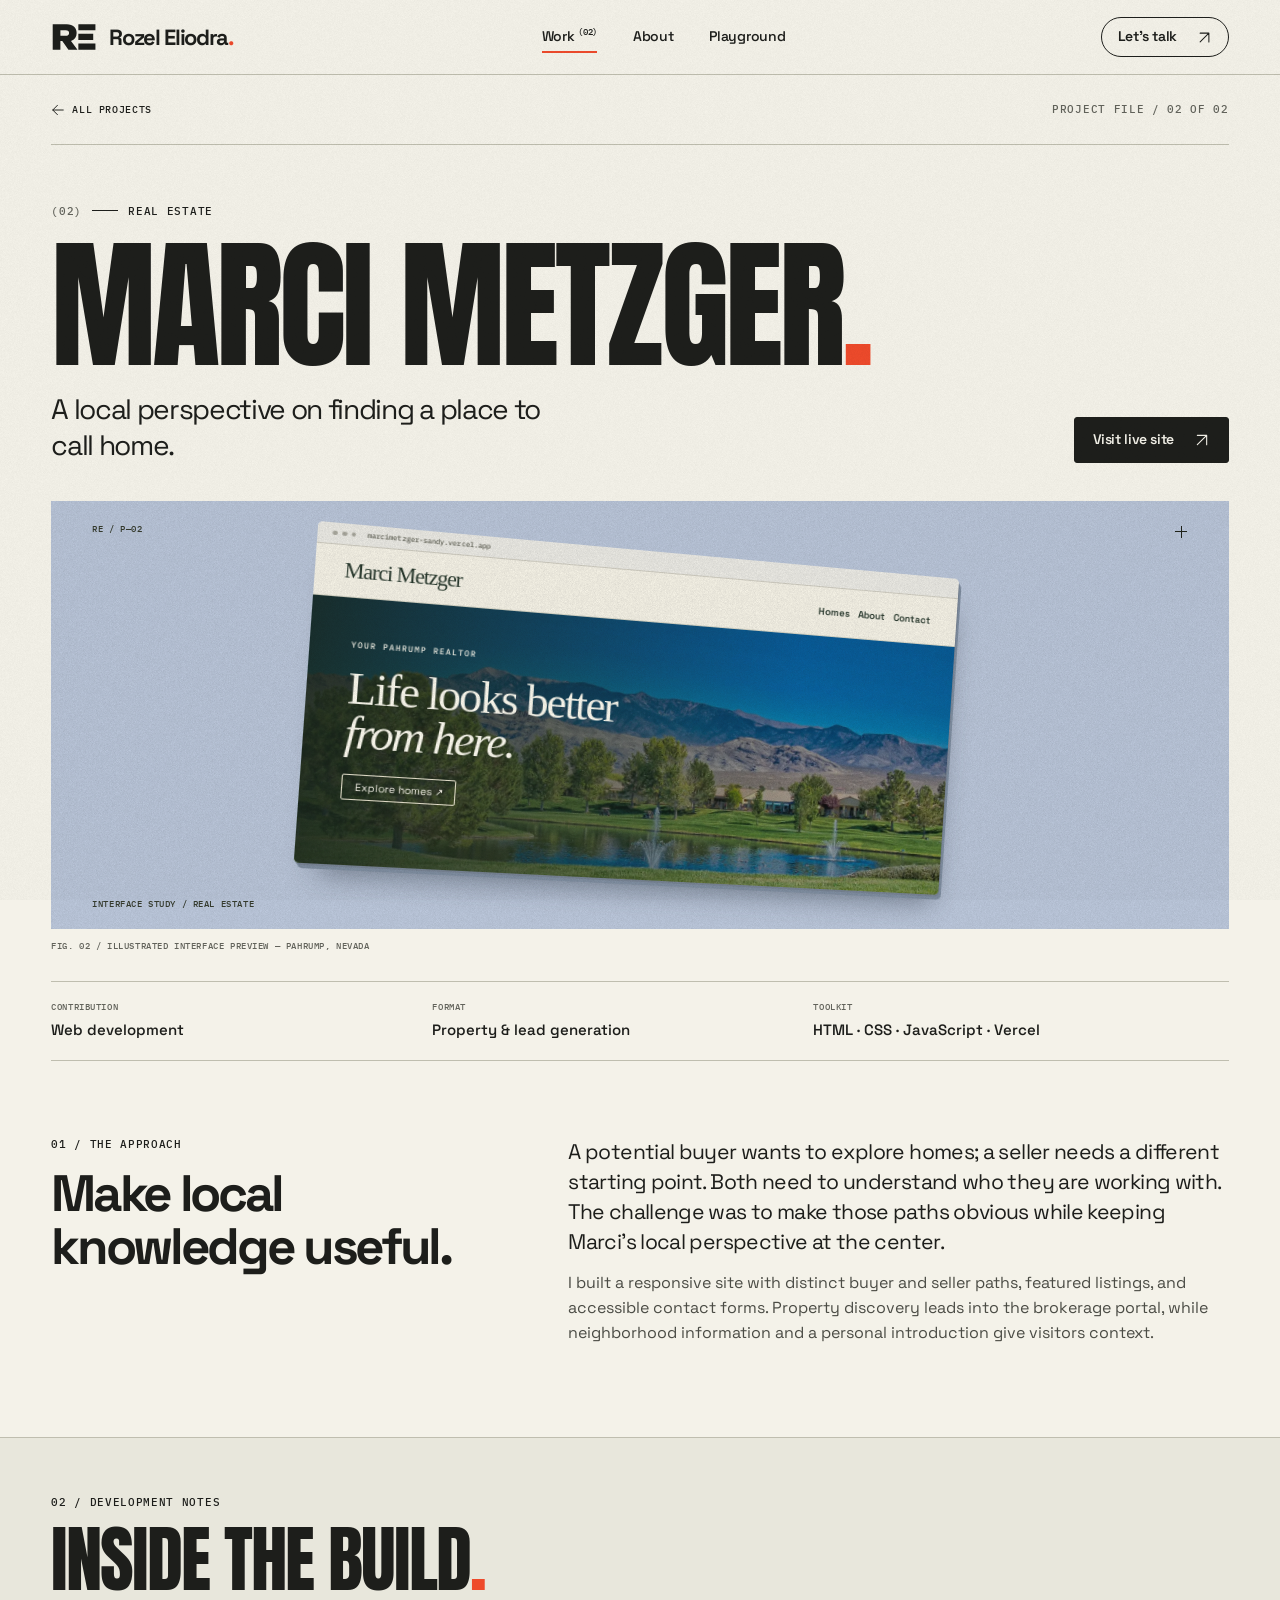
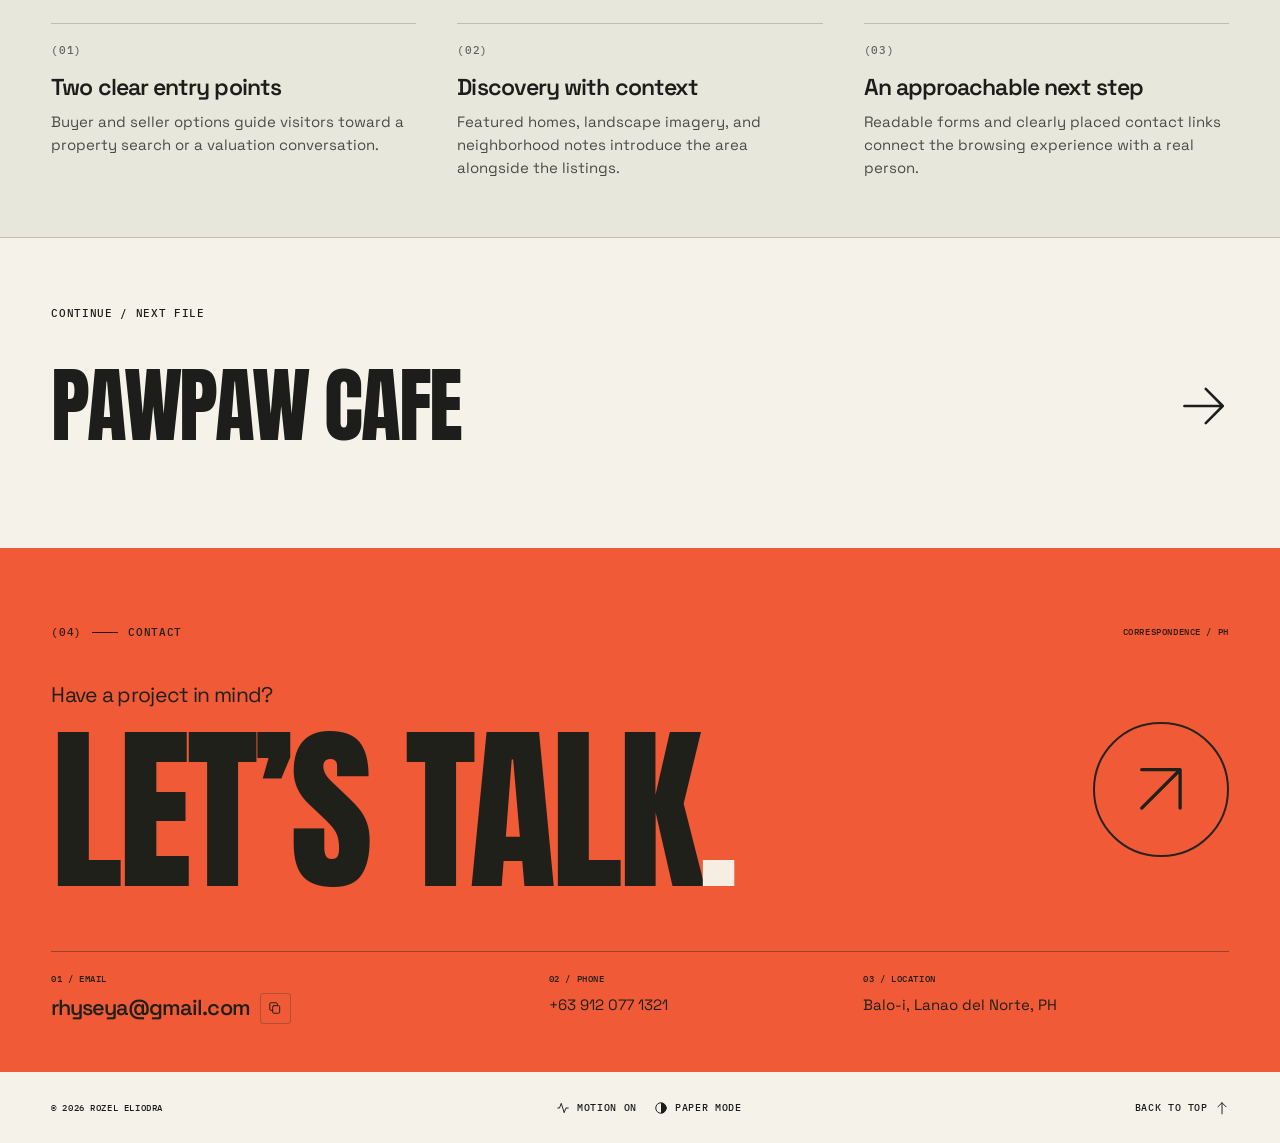
==== work/marci-metzger.html @ 2dee267a "Rebuild the portfolio as an interactive print folio Co-authored-by: arena-agent <297053741+arena-age" ====
<!DOCTYPE html>
<html lang="en" data-theme="light">
  <head>
    <meta charset="utf-8">
    <meta name="viewport" content="width=device-width,initial-scale=1">
    <meta name="theme-color" content="#f4f2e9">
    <meta
      name="description"
      content="A property discovery website connecting Pahrump homes, local knowledge, and a personal point of contact.">
    <meta property="og:site_name" content="Rozel Eliodra — Independent portfolio">
    <meta property="og:type" content="article">
    <meta property="og:title" content="Marci Metzger — Project notes by Rozel Eliodra">
    <meta
      property="og:description"
      content="A property discovery website connecting Pahrump homes, local knowledge, and a personal point of contact.">
    <title>Marci Metzger — Project notes by Rozel Eliodra</title>
    <link rel="icon" href="../assets/favicon.svg" type="image/svg+xml">
    <link rel="preload" as="font" type="font/woff2" href="../assets/fonts/anton.woff2" crossorigin>

    <script>
      try {
        if (localStorage.getItem('portfolio-theme') === 'dark')
          document.documentElement.dataset.theme = 'dark';
      } catch {
        /* Preferences are optional. */
      }
    </script>
    <link rel="stylesheet" href="../styles.css">
    <script src="../assets/vendor/gsap/gsap.min.js" defer></script>
    <script src="../assets/vendor/gsap/ScrollTrigger.min.js" defer></script>
    <script src="../script.js" defer></script>

    <script type="application/ld+json">
      {
        "@context": "https://schema.org",
        "@type": "Article",
        "headline": "Marci Metzger — Project notes",
        "description": "A property discovery website connecting Pahrump homes, local knowledge, and a personal point of contact.",
        "author": { "@type": "Person", "name": "Rozel Eliodra", "jobTitle": "Web Developer" },
        "about": {
          "@type": "WebSite",
          "name": "Marci Metzger",
          "url": "https://marcimetzger-sandy.vercel.app/"
        }
      }
    </script>
  </head>
  <body id="top" data-page="case">
    <a class="skip" href="#main">Skip to content</a>
    <header class="mast" data-header>
      <div class="wrap mast-inner">
        <a class="signature" href="../index.html#home" aria-label="Rozel Eliodra, home"
          ><svg class="re-mark" viewBox="0 0 55 36" aria-hidden="true">
            <use href="../assets/press/symbols.svg#monogram" /></svg
          ><span>Rozel Eliodra<span class="sig-period">.</span></span></a
        >
        <nav class="mast-nav" id="main-menu" aria-label="Primary navigation">
          <a href="../index.html#work" data-section="work">Work <sup>(02)</sup></a>
          <a href="../index.html#about" data-section="about">About</a>
          <a href="../index.html#playground" data-section="playground">Playground</a>
        </nav>
        <div class="mast-actions">
          <a class="talk-link" href="#contact"
            >Let’s talk
            <svg class="icon" aria-hidden="true" focusable="false">
              <use href="../assets/press/symbols.svg#out" /></svg
          ></a>
          <button
            class="menu-toggle enhanced"
            type="button"
            aria-expanded="false"
            aria-controls="main-menu"
            aria-label="Open navigation"
          >
            <span></span><span></span>
          </button>
        </div>
      </div>
      <div class="reading-line" aria-hidden="true"></div>
    </header>
    <main class="case-main paper" id="main">
      <div class="wrap case-head">
        <div class="case-breadcrumb">
          <a class="utility" href="../index.html#work"
            ><svg class="icon" aria-hidden="true" focusable="false">
              <use href="../assets/press/symbols.svg#left" />
            </svg>
            All projects</a
          ><span class="micro">Project file / 02 of 02</span>
        </div>
        <p class="chapter">
          <span class="chapter-no">(02)</span><span class="chapter-line" aria-hidden="true"></span>Real estate
        </p>
        <h1 class="display case-title">Marci Metzger<span class="red-stop">.</span></h1>
        <div class="case-deck">
          <p>A local perspective on finding a place to call home.</p>
          <a
            class="solid-link"
            href="https://marcimetzger-sandy.vercel.app/"
            target="_blank"
            rel="noopener noreferrer"
            >Visit live site
            <svg class="icon" aria-hidden="true" focusable="false">
              <use href="../assets/press/symbols.svg#out" /></svg
            ><span class="sr-only"> (opens in a new tab)</span></a
          >
        </div>
        <figure class="case-billboard">
          <span class="project-cover cover-marci" aria-hidden="true">
            <span class="cover-id">RE / P—02</span><span class="cover-cross"></span>
            <span class="cover-window"
              ><span class="window-chrome"
                ><i></i><i></i><i></i><small>marcimetzger-sandy.vercel.app</small></span
              ><span class="web-nav"
                ><b class="mm-logo">Marci Metzger</b><span>Homes &nbsp; About &nbsp; Contact</span></span
              >
              <span class="mm-landing"
                ><img src="../assets/marci-hero.webp" width="1600" height="1063" alt=""><span
                  class="mm-words"
                  ><small>Your Pahrump realtor</small><b>Life looks better<br><i>from here.</i></b
                  ><span>Explore homes ↗</span></span
                ></span
              ></span
            >
            <span class="cover-legend">Interface study / Real estate</span>
          </span>
          <figcaption class="micro">Fig. 02 / Illustrated interface preview — Pahrump, Nevada</figcaption>
        </figure>
        <dl class="case-spec">
          <div>
            <dt>Contribution</dt>
            <dd>Web development</dd>
          </div>
          <div>
            <dt>Format</dt>
            <dd>Property &amp; lead generation</dd>
          </div>
          <div>
            <dt>Toolkit</dt>
            <dd>HTML · CSS · JavaScript · Vercel</dd>
          </div>
        </dl>
      </div>
      <section class="wrap case-story" aria-labelledby="story-title">
        <div>
          <p class="micro">01 / The approach</p>
          <h2 id="story-title">Make local knowledge useful.</h2>
        </div>
        <div>
          <p class="story-lead">
            A potential buyer wants to explore homes; a seller needs a different starting point. Both need to
            understand who they are working with. The challenge was to make those paths obvious while keeping
            Marci’s local perspective at the center.
          </p>
          <p>
            I built a responsive site with distinct buyer and seller paths, featured listings, and accessible
            contact forms. Property discovery leads into the brokerage portal, while neighborhood information
            and a personal introduction give visitors context.
          </p>
        </div>
      </section>
      <section class="case-build" aria-labelledby="build-title">
        <div class="wrap">
          <p class="micro">02 / Development notes</p>
          <h2 id="build-title" class="display">Inside the build<span class="red-stop">.</span></h2>
          <ol class="build-list">
            <li>
              <span class="micro">(01)</span>
              <h3>Two clear entry points</h3>
              <p>
                Buyer and seller options guide visitors toward a property search or a valuation conversation.
              </p>
            </li>
            <li>
              <span class="micro">(02)</span>
              <h3>Discovery with context</h3>
              <p>
                Featured homes, landscape imagery, and neighborhood notes introduce the area alongside the
                listings.
              </p>
            </li>
            <li>
              <span class="micro">(03)</span>
              <h3>An approachable next step</h3>
              <p>
                Readable forms and clearly placed contact links connect the browsing experience with a real
                person.
              </p>
            </li>
          </ol>
        </div>
      </section>
      <div class="wrap next-project">
        <p class="micro">Continue / Next file</p>
        <a href="pawpaw-cafe.html"
          ><span class="display">Pawpaw Cafe</span
          ><svg class="icon" aria-hidden="true" focusable="false">
            <use href="../assets/press/symbols.svg#right" /></svg
        ></a>
      </div>
    </main>
    <footer class="contact" id="contact" aria-labelledby="contact-title">
      <div class="wrap contact-inner">
        <div class="section-top">
          <p class="chapter">
            <span class="chapter-no">(04)</span><span class="chapter-line" aria-hidden="true"></span>Contact
          </p>
          <span class="micro">Correspondence / PH</span>
        </div>
        <div class="contact-head">
          <div>
            <p class="contact-pre">Have a project in mind?</p>
            <h2 class="display" id="contact-title">Let’s talk<span>.</span></h2>
          </div>
          <a class="contact-arrow" href="mailto:rhyseya@gmail.com" aria-label="Email Rozel Eliodra"
            ><svg class="icon" aria-hidden="true" focusable="false">
              <use href="../assets/press/symbols.svg#out" /></svg
          ></a>
        </div>
        <div class="contact-grid">
          <div>
            <p class="micro">01 / Email</p>
            <div class="mail-row">
              <a class="mail" href="mailto:rhyseya@gmail.com">rhyseya@gmail.com</a
              ><button
                class="copy enhanced"
                type="button"
                data-copy="rhyseya@gmail.com"
                aria-label="Copy email address"
                title="Copy email address"
              >
                <svg class="icon" aria-hidden="true" focusable="false">
                  <use href="../assets/press/symbols.svg#copy" />
                </svg>
              </button>
            </div>
          </div>
          <div>
            <p class="micro">02 / Phone</p>
            <a href="tel:+639120771321">+63&nbsp;912&nbsp;077&nbsp;1321</a>
          </div>
          <div>
            <p class="micro">03 / Location</p>
            <p>Balo-i, Lanao del Norte, PH</p>
          </div>
        </div>
      </div>
      <div class="end-paper">
        <div class="wrap colophon">
          <span class="micro">© <span data-year>2026</span> Rozel Eliodra</span>
          <div class="utilities">
            <button class="utility enhanced" data-motion-toggle type="button" aria-pressed="true">
              <svg class="icon" aria-hidden="true" focusable="false">
                <use href="../assets/press/symbols.svg#motion" />
              </svg>
              <span>Motion on</span></button
            ><button
              class="utility enhanced"
              data-theme-toggle
              type="button"
              aria-label="Switch to dark theme"
            >
              <svg class="icon" aria-hidden="true" focusable="false">
                <use href="../assets/press/symbols.svg#contrast" /></svg
              ><span>Paper mode</span>
            </button>
          </div>
          <a class="utility up-link" href="#top"
            >Back to top
            <svg class="icon" aria-hidden="true" focusable="false">
              <use href="../assets/press/symbols.svg#up" /></svg
          ></a>
        </div>
      </div>
    </footer>
    <div class="notice" role="status" aria-live="polite" aria-atomic="true"></div>
  </body>
</html>
---- styles.css ----
@font-face {
  font-family: Anton;
  src: url('assets/fonts/anton.woff2') format('woff2');
  font-weight: 400;
  font-display: swap;
}
@font-face {
  font-family: Space Grotesk;
  src: url('assets/fonts/space-grotesk.woff2') format('woff2');
  font-weight: 300 700;
  font-display: swap;
}
@font-face {
  font-family: Plex Mono;
  src: url('assets/fonts/plex-mono-medium.woff2') format('woff2');
  font-weight: 500;
  font-display: swap;
}
@font-face {
  font-family: Kalam;
  src: url('assets/fonts/kalam.woff2') format('woff2');
  font-weight: 400;
  font-display: swap;
}

/* Paper, printing inks and the page grid */
:root {
  color-scheme: light;
  --paper: #f4f2e9;
  --ink: #1d1e1b;
  --soft: #4b4c45;
  --muted: #62635b;
  --rule: #bfbeaf;
  --light-rule: #d6d4c7;
  --tint: #e8e7dc;
  --signal: #ee4a2b;
  --blue: #254ad6;
  --focus: #214cc5;
  --sans: 'Space Grotesk', Arial, sans-serif;
  --display: Anton, Impact, 'Arial Narrow', sans-serif;
  --mono: 'Plex Mono', 'Courier New', monospace;
  --hand: Kalam, cursive;
  --gutter: clamp(22px, 4vw, 78px);
  --page: min(1512px, calc(100% - 2 * var(--gutter)));
  --head: 74px;
}
html[data-theme='dark'] {
  color-scheme: dark;
  --paper: #232420;
  --ink: #f5f2e9;
  --soft: #d8d6cc;
  --muted: #c3c2b9;
  --rule: #606158;
  --light-rule: #41433b;
  --tint: #30322b;
  --signal: #ff6748;
  --focus: #bac8ff;
}
*,
*::before,
*::after {
  box-sizing: border-box;
}
html {
  scroll-behavior: smooth;
  scroll-padding-top: calc(var(--head) + 1px);
}
body {
  margin: 0;
  background: var(--paper);
  color: var(--ink);
  font: 400 16px/1.55 var(--sans);
  -webkit-font-smoothing: antialiased;
  text-rendering: optimizeLegibility;
}
body::after {
  content: '';
  position: fixed;
  inset: 0;
  pointer-events: none;
  background: url('assets/press/grain.png') repeat;
  opacity: 0.041;
  mix-blend-mode: multiply;
  z-index: 80;
}
html[data-theme='dark'] body::after {
  mix-blend-mode: screen;
  opacity: 0.024;
}
body.menu-open {
  overflow: hidden;
}
::selection {
  background: #f27958;
  color: #191b17;
}
:focus-visible {
  outline: 2px solid var(--focus);
  outline-offset: 5px;
}
h1,
h2,
h3,
p,
figure,
ol,
ul,
dl,
dd,
fieldset {
  margin: 0;
}
img,
svg {
  display: block;
}
img {
  max-width: 100%;
}
a {
  color: inherit;
  text-decoration: none;
}
button,
input {
  font: inherit;
  color: inherit;
}
button {
  cursor: pointer;
}
button,
a,
summary {
  -webkit-tap-highlight-color: transparent;
}
button {
  border: 0;
  background: none;
  padding: 0;
}
button:disabled {
  cursor: default;
}
[hidden],
html:not(.js) .enhanced {
  display: none !important;
}
.wrap {
  width: var(--page);
  margin-inline: auto;
}
.icon {
  width: 19px;
  height: 19px;
  flex: none;
  fill: none;
  stroke: currentColor;
  stroke-width: 1.65;
  stroke-linecap: round;
  stroke-linejoin: round;
}
.display {
  font-family: var(--display);
  font-weight: 400;
  text-transform: uppercase;
  line-height: 0.99;
  letter-spacing: -0.028em;
}
.micro,
.chapter,
.utility,
.records small,
.case-spec dt,
.lab-controls legend,
.angle-control label,
.ink-name,
.cover-id,
.project-cover .cover-legend,
.cover-window small,
.ink-code {
  font: 500 10.5px/1.5 var(--mono);
  letter-spacing: 0.065em;
  text-transform: uppercase;
}
.sr-only {
  position: absolute;
  width: 1px;
  height: 1px;
  padding: 0;
  margin: -1px;
  overflow: hidden;
  clip-path: inset(50%);
  white-space: nowrap;
  border: 0;
}
.skip {
  position: fixed;
  z-index: 100;
  left: 16px;
  top: -90px;
  padding: 10px 18px;
  background: var(--ink);
  color: var(--paper);
}
.skip:focus {
  top: 8px;
}
.red-stop {
  color: var(--signal);
}
.slash {
  padding-inline: 5px;
  color: var(--muted);
}
.index-box {
  display: inline-block;
  width: 8px;
  height: 8px;
  background: var(--ink);
}

/* Masthead */
.mast {
  position: fixed;
  inset: 0 0 auto;
  z-index: 60;
  color: var(--ink);
  background: var(--paper);
  border-bottom: 1px solid var(--rule);
}
.mast-inner {
  height: var(--head);
  position: relative;
  display: flex;
  align-items: center;
  justify-content: space-between;
  gap: 20px;
}
.signature {
  display: inline-flex;
  align-items: center;
  gap: 11px;
  line-height: 1;
  white-space: nowrap;
}
.re-mark {
  width: 47px;
  height: 32px;
  flex: none;
}
.signature > span {
  font-size: 22px;
  font-weight: 680;
  letter-spacing: -0.06em;
}
.sig-period {
  color: var(--signal);
}
.mast-nav {
  display: flex;
  align-items: center;
  gap: clamp(23px, 2.8vw, 46px);
  position: absolute;
  left: 52%;
  transform: translateX(-50%);
}
.mast-nav a {
  position: relative;
  padding: 9px 0;
  font-size: 14px;
  letter-spacing: -0.02em;
  font-weight: 550;
}
.mast-nav sup {
  font: 500 9px var(--mono);
  vertical-align: super;
  position: relative;
  top: -1px;
}
.mast-nav a::after {
  content: '';
  height: 2px;
  background: var(--signal);
  position: absolute;
  bottom: 4px;
  left: 0;
  right: 0;
  transform: scaleX(0);
  transform-origin: left;
  transition: transform 0.18s;
}
.mast-nav a:hover::after,
.mast-nav a[aria-current]::after {
  transform: scaleX(1);
}
.mast-actions {
  display: flex;
  align-items: center;
  gap: 12px;
}
.talk-link,
.solid-link {
  display: inline-flex;
  align-items: center;
  justify-content: center;
  gap: 20px;
  border: 1px solid var(--ink);
  font-weight: 600;
  letter-spacing: -0.028em;
  transition:
    background 0.18s,
    color 0.18s,
    transform 0.18s;
}
.talk-link {
  white-space: nowrap;
  padding: 8px 16px;
  min-height: 37px;
  border-radius: 99px;
  font-size: 14px;
}
.talk-link .icon {
  width: 15px;
  height: 15px;
}
.talk-link:hover {
  background: var(--ink);
  color: var(--paper);
}
.menu-toggle {
  display: none;
}
.reading-line {
  position: absolute;
  bottom: -1px;
  left: 0;
  height: 2px;
  width: 100%;
  background: var(--signal);
  transform: scaleX(var(--read, 0));
  transform-origin: left;
  pointer-events: none;
}

/* The cover is a full viewport page, including its running head and foot. */
.hero {
  position: relative;
  isolation: isolate;
  display: grid;
  grid-template-rows: auto 1fr auto auto;
  min-height: 100vh;
  min-height: 100dvh;
  padding-top: calc(var(--head) + 1px);
  overflow: clip;
}
.folio-line {
  display: flex;
  align-items: center;
  justify-content: space-between;
  gap: 16px;
  padding-top: clamp(18px, 2.8vh, 33px);
  color: var(--muted);
}
.folio-line p:first-child {
  display: flex;
  align-items: center;
  gap: 9px;
}
.folio-line .index-box {
  width: 16px;
  height: 10px;
  background: repeating-linear-gradient(
    90deg,
    var(--ink) 0 2px,
    transparent 2px 3px,
    var(--ink) 3px 4px,
    transparent 4px 6px
  );
}
.cover-grid {
  display: grid;
  grid-template-columns: minmax(0, 1.04fr) minmax(0, 1fr);
  align-items: center;
  align-content: center;
  gap: clamp(10px, 2.4vw, 36px);
  padding-block: clamp(22px, 4vh, 54px) clamp(22px, 3.7vh, 46px);
}
.cover-copy {
  z-index: 2;
}
.available {
  display: inline-flex;
  align-items: center;
  gap: 8px;
  font-size: 10px;
  letter-spacing: 0.105em;
  color: var(--soft);
  margin-bottom: 19px;
}
.available > span {
  width: 7px;
  height: 7px;
  background: var(--signal);
  border-radius: 50%;
}
.cover-title {
  font-size: clamp(78px, 10.85vw, 180px);
  line-height: 0.97;
  letter-spacing: -0.038em;
  margin-left: -0.025em;
}
.title-line {
  display: block;
  width: max-content;
  max-width: 100%;
}
.cover-intro {
  max-width: 465px;
  margin-top: 23px;
  font-size: clamp(16px, 1.21vw, 19px);
  line-height: 1.48;
  letter-spacing: -0.023em;
  color: var(--soft);
}
.cover-intro strong {
  font-weight: 650;
  color: var(--ink);
}
.cover-actions {
  display: flex;
  align-items: center;
  flex-wrap: wrap;
  gap: clamp(20px, 2.4vw, 38px);
  margin-top: 25px;
}
.solid-link {
  min-height: 46px;
  padding: 11px 18px;
  border-radius: 3px;
  background: var(--ink);
  color: var(--paper);
  font-size: 14px;
}
.solid-link .icon {
  width: 16px;
  height: 16px;
}
.solid-link:hover {
  transform: translateY(-2px);
  background: var(--signal);
  color: #191a16;
  border-color: var(--signal);
}
.under-link {
  position: relative;
  display: inline-flex;
  align-items: center;
  gap: 12px;
  font-weight: 550;
  font-size: 14px;
  letter-spacing: -0.025em;
  padding-block: 5px 3px;
  border-bottom: 1px solid var(--ink);
}
.under-link:hover {
  border-color: var(--signal);
}
.under-link .icon {
  width: 13px;
  height: 13px;
}

/* Three inks, a hand cutout, and a misregistered halftone underprint. */
.print-cover {
  --plate: #294de3;
  --hue: 0deg;
  --disc-radius: 50%;
  position: relative;
  min-width: 0;
  align-self: center;
}
.print-cover[data-mix='1'] {
  --plate: #f69c66;
  --hue: 200deg;
  --disc-radius: 11% 13% 12% 9%;
}
.print-cover[data-mix='2'] {
  --plate: #c4abd9;
  --hue: 80deg;
  --disc-radius: 48% 8% 45% 10%;
}
.art-stage {
  position: relative;
  aspect-ratio: 1.29;
  isolation: isolate;
  perspective: 1180px;
  user-select: none;
}
.art-plane,
.ink-pop {
  position: absolute;
  inset: 0;
  transform-style: preserve-3d;
}
.art-plane {
  transform: rotateX(var(--rx, 0deg)) rotateY(var(--ry, 0deg));
  transition: transform 0.4s cubic-bezier(0.16, 0.72, 0.25, 1);
}
.ink-disc,
.underprint {
  position: absolute;
  height: 84%;
  aspect-ratio: 1;
  left: 23%;
  top: 8%;
  border-radius: var(--disc-radius);
  transform: rotate(-10deg) translateZ(-20px);
}
.ink-disc {
  background-color: var(--plate);
  isolation: isolate;
  overflow: hidden;
}
.ink-disc::after {
  content: '';
  position: absolute;
  inset: 0;
  background: url('assets/press/grain.png');
  opacity: 0.2;
  mix-blend-mode: soft-light;
}
.underprint {
  left: 20%;
  top: 11%;
  background: radial-gradient(circle, var(--ink) 1.1px, transparent 1.35px) 0 0/4.5px 4.5px;
  transform: rotate(-10deg) translateZ(-31px);
}
.hand-float {
  position: absolute;
  inset: 2% 0 0 0;
  transform-style: preserve-3d;
}
.hand-print {
  width: 100%;
  height: 100%;
  object-fit: contain;
  transform: translateZ(32px) rotate(-6deg);
  filter: hue-rotate(var(--hue));
  pointer-events: none;
}
.hand-note {
  position: absolute;
  left: 7%;
  bottom: 9%;
  display: inline-flex;
  align-items: center;
  gap: 5px;
  transform: rotate(-9deg);
  font: 400 clamp(19px, 1.73vw, 28px) / 1 var(--hand);
  color: var(--ink);
  pointer-events: none;
}
.hand-note svg {
  width: 44px;
  height: 31px;
  transform: translateY(-9px);
}
.register {
  position: absolute;
  width: 14px;
  height: 14px;
  z-index: 2;
  color: var(--muted);
}
.register::before,
.register::after {
  content: '';
  position: absolute;
  top: 6px;
  left: 0;
  width: 100%;
  height: 1px;
  background: currentColor;
}
.register::after {
  transform: rotate(90deg);
}
.rg-a {
  top: 1%;
  right: 5%;
}
.rg-b {
  bottom: 4%;
  left: 2%;
}
.art-caption {
  position: relative;
  z-index: 3;
  display: flex;
  align-items: center;
  justify-content: space-between;
  gap: 16px;
  margin: 9px 2% 0 5%;
  color: var(--muted);
}
.art-caption .micro {
  font-size: 9px;
  letter-spacing: 0.08em;
}
.art-caption b {
  color: var(--ink);
  font-weight: 500;
}
.remix {
  display: inline-flex;
  align-items: center;
  gap: 8px;
  font: 500 10px/1.4 var(--mono);
  color: var(--ink);
  padding: 6px 8px;
  border: 1px solid var(--rule);
  border-radius: 3px;
  background: var(--paper);
}
.remix:hover {
  border-color: var(--ink);
}
.remix .icon {
  width: 13px;
  height: 13px;
}
.mix-counter {
  color: var(--muted);
  padding-left: 7px;
  border-left: 1px solid var(--rule);
  font-size: 9px;
}
.cover-foot {
  display: flex;
  align-items: center;
  justify-content: space-between;
  gap: 16px;
  padding-block: 14px clamp(16px, 2.4vh, 30px);
}
.scroll-link,
.geo {
  display: flex;
  align-items: center;
  gap: 10px;
}
.scroll-link {
  font-size: 10px;
}
.scroll-link > span {
  display: grid;
  place-items: center;
  border: 1px solid var(--rule);
  border-radius: 50%;
  width: 29px;
  height: 29px;
}
.scroll-link .icon {
  width: 14px;
  height: 14px;
}
.scroll-link:hover > span {
  background: var(--ink);
  color: var(--paper);
  border-color: var(--ink);
}
.geo {
  font-size: 10px;
  color: var(--muted);
}
.geo .icon {
  width: 15px;
  height: 15px;
}
.geo .slash {
  padding: 0;
}
.geo [data-clock] {
  font-variant-numeric: tabular-nums;
}
.practice-strip {
  overflow: hidden;
  background: #1a1b18;
  color: #efeee5;
  border-block: 1px solid #1a1b18;
  padding-block: 13px 14px;
}
.strip-reel {
  display: flex;
  width: max-content;
}
.strand {
  display: flex;
  align-items: center;
  justify-content: space-around;
  flex: none;
  min-width: 100vw;
  gap: clamp(20px, 2.8vw, 48px);
  padding-right: clamp(20px, 2.8vw, 48px);
  font: 400 clamp(19px, 1.75vw, 30px) / 1 var(--display);
  letter-spacing: 0.014em;
  text-transform: uppercase;
  white-space: nowrap;
}
.strand .icon {
  color: #f46542;
  width: 17px;
  height: 17px;
}
html[data-motion='on'] .strip-reel {
  animation: ink-run 43s linear infinite;
  animation-play-state: var(--ticker-play, paused);
}
@keyframes ink-run {
  to {
    transform: translateX(-50%);
  }
}

.art-tools {
  flex: none;
  white-space: nowrap;
  display: flex;
  align-items: stretch;
  gap: 5px;
}
.plate-motion {
  display: grid;
  place-items: center;
  border: 1px solid var(--rule);
  background: var(--paper);
  border-radius: 3px;
  color: var(--ink);
  min-width: 30px;
  min-height: 28px;
}
.plate-motion .icon {
  width: 13px;
  height: 13px;
}
.plate-motion:hover:not(:disabled) {
  border-color: var(--ink);
}
.plate-motion:disabled {
  display: none;
}
.talk-link[aria-current] {
  background: var(--ink);
  color: var(--paper);
}

/* Section furniture */
.section {
  padding-block: clamp(58px, 6.5vw, 105px);
}
.section-top {
  display: flex;
  align-items: center;
  justify-content: space-between;
  gap: 16px;
  margin-bottom: clamp(20px, 2.5vw, 39px);
}
.section-top > .micro {
  color: var(--muted);
  font-size: 9px;
}
.chapter {
  font-size: 11px;
  display: flex;
  align-items: center;
  gap: 10px;
}
.chapter-no {
  color: var(--muted);
}
.chapter-line {
  width: 26px;
  height: 1px;
  background: currentColor;
}
.section-title {
  font-size: clamp(57px, 6.8vw, 109px);
}
.work-head,
.lab-heading {
  display: flex;
  align-items: flex-end;
  justify-content: space-between;
  gap: 25px;
  margin-bottom: clamp(27px, 2.8vw, 43px);
}
.view-switch {
  display: inline-flex;
  gap: 1px;
  border: 1px solid var(--rule);
  border-radius: 3px;
  padding: 3px;
}
.view-switch button {
  display: inline-flex;
  align-items: center;
  gap: 7px;
  padding: 6px 10px;
  font-size: 12px;
  font-weight: 550;
  border-radius: 1px;
}
.view-switch .icon {
  width: 13px;
  height: 13px;
}
.view-switch [aria-pressed='true'] {
  background: var(--ink);
  color: var(--paper);
}
.view-switch button:focus-visible {
  outline-offset: 1px;
}
.work-archive {
  display: grid;
  grid-template-columns: repeat(2, minmax(0, 1fr));
  gap: clamp(19px, 2.2vw, 36px);
}
.project-link {
  display: block;
}
.project-cover {
  position: relative;
  display: block;
  width: 100%;
  aspect-ratio: 1.57;
  overflow: hidden;
  isolation: isolate;
  container-type: inline-size;
  color: #20231a;
}
.cover-paw {
  background: #c2cd8e;
}
.cover-marci {
  background: #bcc8dc;
}
.project-cover::after {
  content: '';
  position: absolute;
  inset: 0;
  pointer-events: none;
  background: url('assets/press/grain.png');
  opacity: 0.085;
  mix-blend-mode: multiply;
}
.cover-id,
.project-cover .cover-legend {
  position: absolute;
  left: 3.5%;
  font-size: 9px;
  color: #363c2e;
}
.cover-id {
  top: 4.8%;
}
.project-cover .cover-legend {
  bottom: 4.3%;
  padding: 0;
}
.cover-cross {
  width: 12px;
  height: 12px;
  position: absolute;
  right: 3.5%;
  top: 5.8%;
  background:
    linear-gradient(currentColor, currentColor) center/100% 1px no-repeat,
    linear-gradient(currentColor, currentColor) center/1px 100% no-repeat;
}
.cover-window {
  display: block;
  position: absolute;
  left: 11%;
  top: 50%;
  width: 78%;
  container-type: inline-size;
  transform: translateY(-50%) perspective(1000px) rotateY(-8deg) rotateZ(-4deg);
  transform-origin: 50% 50%;
  border-radius: 5px;
  overflow: hidden;
  box-shadow:
    1px 2px 0 #738254,
    3px 5px 0 #788359,
    9px 20px 26px -13px #35402486;
  background: #f8f5e9;
  text-align: left;
  transition: transform 0.4s cubic-bezier(0.2, 0.8, 0.25, 1);
}
.cover-marci .cover-window {
  transform: translateY(-50%) perspective(1000px) rotateY(7deg) rotateZ(4deg);
  box-shadow:
    1px 2px 0 #798596,
    3px 5px 0 #8190a3,
    8px 23px 26px -14px #26303c77;
}
.project-link:hover .cover-window,
.project-link:focus-visible .cover-window {
  transform: translateY(-52%) perspective(1000px) rotateY(0) rotateZ(0);
}
.window-chrome {
  height: 3.2cqw;
  min-height: 10px;
  display: flex;
  align-items: center;
  gap: 0.65cqw;
  padding: 0 2.2cqw;
  background: #eeede7;
  border-bottom: 1px solid #d3d0c4;
}
.window-chrome > i {
  width: 0.7cqw;
  height: 0.7cqw;
  border-radius: 50%;
  background: #aaa99f;
}
.window-chrome small {
  margin-left: 1cqw;
  font-size: 1.15cqw;
  line-height: 1;
  color: #606155;
  letter-spacing: 0.01em;
  text-transform: lowercase;
}
.web-nav {
  height: 7.8cqw;
  padding: 0 4.3cqw;
  display: flex;
  align-items: center;
  justify-content: space-between;
  color: #26372b;
  border-bottom: 1px solid #d9d8c8;
}
.web-nav > span {
  font-size: 1.55cqw;
  font-weight: 600;
}
.pw-logo {
  font:
    italic 700 4.3cqw/1 Georgia,
    serif;
  letter-spacing: -0.07em;
}
.pw-logo span {
  font: 600 1.5cqw/1 var(--sans);
  margin-left: 0.55cqw;
  letter-spacing: 0;
}
.pw-landing {
  display: grid;
  grid-template-columns: 1.04fr 1fr;
  align-items: center;
  gap: 2.8cqw;
  padding: 3.8cqw 4.5cqw 4.5cqw;
  min-height: 39cqw;
  background: #f8f4e7;
  color: #24392b;
}
.pw-landing img {
  width: 100%;
  height: 32cqw;
  object-fit: cover;
  border-radius: 34% 34% 4% 4%;
}
.pw-words small,
.mm-words small {
  display: block;
  font-size: 1.3cqw;
  letter-spacing: 0.12em;
  margin-bottom: 2.2cqw;
}
.pw-words > b {
  display: block;
  font:
    600 5.5cqw/0.98 Georgia,
    serif;
  letter-spacing: -0.059em;
}
.pw-words i {
  color: #6a803c;
}
.pw-book {
  display: inline-block;
  margin-top: 2.7cqw;
  padding: 1cqw 1.7cqw;
  background: #293e2b;
  color: #fff9e6;
  border-radius: 99px;
  font-size: 1.7cqw;
}
.mm-logo {
  font:
    500 3.25cqw/1 Georgia,
    serif;
  letter-spacing: -0.05em;
}
.mm-landing {
  display: block;
  position: relative;
  height: 39.8cqw;
  isolation: isolate;
  background: #354f45;
  color: #fffdf2;
}
.mm-landing > img {
  position: absolute;
  inset: 0;
  width: 100%;
  height: 100%;
  object-fit: cover;
  object-position: center 53%;
  z-index: -2;
}
.mm-landing::after {
  content: '';
  position: absolute;
  inset: 0;
  background: linear-gradient(90deg, #1b281de8, #17261d53 75%);
  z-index: -1;
}
.mm-words {
  position: absolute;
  left: 6%;
  top: 15%;
}
.mm-words b {
  display: block;
  font:
    400 6.9cqw/0.96 Georgia,
    serif;
  letter-spacing: -0.045em;
}
.mm-words > span {
  display: inline-block;
  margin-top: 2.8cqw;
  border: 1px solid #eee9d4;
  border-radius: 2px;
  padding: 0.6cqw 1.8cqw;
  font-size: 1.6cqw;
}
.entry-info {
  display: flex;
  gap: clamp(13px, 1.7vw, 26px);
  align-items: center;
  padding: 20px 0 15px;
  border-bottom: 1px solid var(--rule);
}
.entry-num {
  color: var(--muted);
  font-size: 10px;
}
.entry-titles {
  display: flex;
  flex-direction: column;
  gap: 2px;
}
.entry-category {
  font-size: 9px;
  color: var(--muted);
}
.entry-name {
  font-size: clamp(25px, 2.6vw, 42px);
  letter-spacing: -0.066em;
  line-height: 1.25;
  font-weight: 600;
}
.entry-arrow {
  width: 37px;
  height: 37px;
  display: grid;
  place-items: center;
  border: 1px solid var(--rule);
  border-radius: 50%;
  margin-left: auto;
  flex: none;
  transition:
    background 0.18s,
    color 0.18s;
}
.entry-arrow .icon {
  width: 16px;
  height: 16px;
}
.project-link:hover .entry-arrow {
  background: var(--ink);
  color: var(--paper);
}
.work-archive[data-layout='index'] {
  grid-template-columns: 1fr;
  gap: 0;
  border-top: 1px solid var(--rule);
}
.work-archive[data-layout='index'] .project-link {
  display: grid;
  grid-template-columns: 102px minmax(0, 1fr);
  align-items: center;
  gap: clamp(16px, 3vw, 48px);
  padding: 18px 0;
  border-bottom: 1px solid var(--rule);
}
.work-archive[data-layout='index'] .entry-info {
  border: 0;
  padding: 0;
}
.work-archive[data-layout='index'] .cover-id,
.work-archive[data-layout='index'] .cover-cross,
.work-archive[data-layout='index'] .project-cover .cover-legend {
  display: none;
}
.work-archive[data-layout='index'] .entry-name {
  font-size: clamp(29px, 3.7vw, 57px);
}

/* Profile and working record */
.profile {
  background: #232420;
  color: #f3f1e8;
  --muted: #b0b1a6;
  --rule: #51534a;
  --focus: #dac3ff;
  --signal: #fc6745;
}
.profile-grid {
  display: grid;
  grid-template-columns: minmax(0, 0.75fr) minmax(0, 1.25fr);
  gap: clamp(38px, 8vw, 132px);
  align-items: center;
}
.profile-photo {
  width: min(100%, 375px);
  justify-self: center;
}
.photo-print {
  position: relative;
  isolation: isolate;
  background: #c9c6ad;
  overflow: hidden;
}
.photo-print img {
  width: 100%;
  aspect-ratio: 1.02;
  object-fit: cover;
  object-position: 50% 26%;
  height: auto;
  filter: grayscale(1) contrast(1.08);
  mix-blend-mode: multiply;
}
.photo-print::after {
  content: '';
  position: absolute;
  inset: 0;
  background: radial-gradient(circle, #16161699 0.5px, transparent 0.86px) 0 0/2.4px 2.4px;
  opacity: 0.35;
}
.profile-photo figcaption {
  display: flex;
  justify-content: space-between;
  padding-top: 9px;
  border-top: 5px solid var(--signal);
  font-size: 9px;
  color: #d5d4c8;
}
.profile-text .section-title {
  max-width: 10ch;
  font-size: clamp(56px, 6vw, 98px);
}
.profile-lead {
  max-width: 29ch;
  font-size: clamp(20px, 2.1vw, 33px);
  font-weight: 500;
  line-height: 1.23;
  letter-spacing: -0.045em;
  margin-top: 20px;
}
.profile-text > p:not(.profile-lead) {
  max-width: 60ch;
  color: #c4c6ba;
  font-size: 15px;
  margin-top: 14px;
}
.cap-list {
  display: flex;
  flex-wrap: wrap;
  gap: 7px;
  list-style: none;
  padding: 0;
  margin-top: 19px;
}
.cap-list li {
  border: 1px solid var(--rule);
  padding: 4px 9px;
  font: 500 10px/1.6 var(--mono);
  color: #dddfd3;
}
.record-grid {
  display: grid;
  grid-template-columns: 0.75fr 1.25fr;
  gap: clamp(38px, 8vw, 132px);
  margin-top: clamp(48px, 6vw, 90px);
  padding-top: clamp(28px, 3vw, 49px);
  border-top: 1px solid var(--rule);
}
.record-grid > div > .micro {
  color: var(--muted);
}
.record-title {
  font-size: clamp(27px, 3.6vw, 56px);
  line-height: 1.03;
  letter-spacing: -0.056em;
  font-weight: 500;
  margin-top: 10px;
}
.records details {
  border-bottom: 1px solid var(--rule);
}
.records details:first-child {
  border-top: 1px solid var(--rule);
}
.records summary {
  cursor: pointer;
  display: flex;
  align-items: center;
  justify-content: space-between;
  list-style: none;
  gap: 12px;
  padding: 14px 0;
}
.records summary::-webkit-details-marker {
  display: none;
}
.records small {
  color: var(--muted);
  display: block;
  font-size: 9px;
  margin-bottom: 4px;
}
.records strong {
  font-size: clamp(17px, 1.55vw, 24px);
  line-height: 1.3;
  letter-spacing: -0.035em;
  font-weight: 500;
}
.records .icon {
  width: 16px;
  height: 16px;
  color: var(--signal);
  transition: transform 0.2s;
}
.records details[open] .icon {
  transform: rotate(45deg);
}
.records details > div {
  padding: 0 24px 18px 0;
  color: #c1c3b7;
  font-size: 14px;
}
.records .record-org {
  color: #f0eee3;
  font-weight: 550;
  margin-bottom: 5px;
}

/* Playground: a real parametric drawing with a printable, self-contained SVG. */
.lab-heading > p {
  color: var(--soft);
  font-size: 15px;
  max-width: 37ch;
}
.lab-console {
  border: 1px solid var(--rule);
  background: var(--tint);
}
.lab-console.is-ready {
  display: grid;
  grid-template-columns: minmax(0, 1.65fr) minmax(240px, 1fr);
}
.lab-output {
  position: relative;
  display: grid;
  place-items: center;
  min-width: 0;
  background: var(--tint);
  padding: clamp(18px, 3vw, 46px) clamp(18px, 3.6vw, 58px) 47px;
  overflow: hidden;
}
.lab-output svg#proof {
  width: 100%;
  height: auto;
  max-width: 710px;
  background: #efede1;
  box-shadow:
    1px 2px 0 #b5b4a5,
    4px 9px 15px -8px #33342a45;
  user-select: none;
}
.is-ready #proof {
  cursor: grab;
  touch-action: pan-y;
}
.is-ready #proof.is-grabbing {
  cursor: grabbing;
}
.lab-output figcaption {
  position: absolute;
  bottom: 12px;
  left: 0;
  right: 0;
  display: flex;
  align-items: center;
  justify-content: center;
  gap: 6px;
  font-size: 9px;
  color: var(--muted);
}
.lab-output figcaption .icon {
  width: 13px;
  height: 13px;
}
.lab-controls {
  padding: clamp(22px, 3vw, 46px);
  border-left: 1px solid var(--rule);
  background: var(--paper);
  display: flex;
  flex-direction: column;
  align-items: stretch;
  justify-content: center;
  gap: 22px;
}
.lab-panel-title {
  display: flex;
  align-items: center;
  gap: 8px;
  padding-bottom: 15px;
  border-bottom: 1px solid var(--rule);
  font-size: 10px;
}
.lab-panel-title .index-box {
  background: var(--signal);
  width: 7px;
  height: 7px;
}
.lab-controls fieldset {
  padding: 0;
  border: 0;
  min-width: 0;
}
.lab-controls legend,
.angle-control label {
  margin-bottom: 9px;
  color: var(--soft);
  font-size: 10px;
}
.choice-row,
.ink-row {
  display: flex;
  flex-wrap: wrap;
  gap: 6px;
  align-items: center;
}
.choice-row label,
.ink-row label {
  position: relative;
  cursor: pointer;
}
.choice-row input,
.ink-row input {
  position: absolute;
  width: 1px;
  height: 1px;
  opacity: 0;
}
.choice-row label span {
  display: block;
  min-width: 57px;
  text-align: center;
  padding: 5px 12px;
  border: 1px solid var(--rule);
  font-size: 13px;
}
.choice-row input:checked + span {
  background: var(--ink);
  color: var(--paper);
  border-color: var(--ink);
}
.choice-row input:focus-visible + span,
.ink-row input:focus-visible + span {
  outline: 2px solid var(--focus);
  outline-offset: 2px;
}
.ink-row label span {
  display: block;
  width: 29px;
  height: 29px;
  border: 4px solid var(--paper);
  outline: 1px solid var(--rule);
  outline-offset: -1px;
  border-radius: 50%;
  background: var(--swatch);
}
.ink-row input:checked + span {
  outline: 2px solid var(--ink);
  outline-offset: -1px;
}
.ink-row input:focus-visible + span {
  outline: 2px solid var(--focus);
  outline-offset: 2px;
}
.ink-name {
  font-size: 9px;
  color: var(--muted);
  margin-left: 4px;
}
.angle-control {
  display: grid;
  grid-template-columns: 1fr auto;
  align-items: center;
  gap: 4px;
}
.angle-control label {
  margin: 0;
}
.angle-control output {
  font: 500 10px/1.4 var(--mono);
}
.angle-control input {
  width: 100%;
  grid-column: 1/-1;
  accent-color: var(--blue);
  cursor: pointer;
  min-height: 22px;
  margin: 0;
}
.export-print {
  justify-content: space-between;
}
.reset-print {
  align-self: flex-start;
  margin-top: -8px;
}
.lab-fallback {
  padding: 18px;
  font-size: 14px;
}

/* Correspondence and colophon */
.contact {
  background: #f05a37;
  color: #1f201a;
  --muted: #2c1c16;
  --rule: #5d382f;
  --focus: #172f99;
}
.contact-inner {
  padding-block: clamp(49px, 5.9vw, 94px) clamp(33px, 3.8vw, 59px);
}
.contact .section-top {
  margin-bottom: clamp(25px, 3vw, 46px);
}
.contact-head {
  display: flex;
  gap: 20px;
  align-items: center;
  justify-content: space-between;
}
.contact-pre {
  font-size: clamp(17px, 1.65vw, 26px);
  letter-spacing: -0.032em;
  margin-bottom: 8px;
}
.contact-head h2 {
  font-size: clamp(78px, 14.1vw, 224px);
  line-height: 1;
}
.contact-head h2 span {
  color: #f6eee3;
}
.contact-arrow {
  display: grid;
  place-items: center;
  border: 2px solid #28231e;
  border-radius: 50%;
  width: clamp(63px, 10.6vw, 152px);
  aspect-ratio: 1;
  transition:
    background 0.2s,
    color 0.2s;
}
.contact-arrow .icon {
  width: 50%;
  height: 50%;
  stroke-width: 1.2;
}
.contact-arrow:hover {
  background: #22231c;
  color: #f4f2e9;
}
.contact-grid {
  display: grid;
  grid-template-columns: 1.3fr 0.8fr 1fr;
  gap: 22px;
  margin-top: clamp(30px, 4vw, 64px);
  padding-top: 20px;
  border-top: 1px solid #5b362b99;
}
.contact-grid .micro {
  font-size: 9px;
  margin-bottom: 7px;
}
.contact-grid a:not(.mail),
.contact-grid div > p:not(.micro) {
  font-size: 15px;
}
.mail-row {
  display: flex;
  align-items: center;
  gap: 10px;
  flex-wrap: wrap;
}
.mail {
  font-size: clamp(18px, 1.7vw, 27px);
  letter-spacing: -0.045em;
  line-height: 1.3;
  font-weight: 550;
}
.contact-grid a:hover {
  text-decoration: underline;
  text-underline-offset: 4px;
}
.copy {
  display: grid;
  place-items: center;
  width: 31px;
  height: 31px;
  border: 1px solid #6b403477;
  border-radius: 3px;
}
.copy .icon {
  width: 14px;
  height: 14px;
}
.end-paper {
  background: var(--paper);
  color: var(--ink);
}
.colophon {
  display: flex;
  align-items: center;
  justify-content: space-between;
  gap: 20px;
  padding-block: 21px;
}
.colophon > .micro {
  font-size: 9px;
}
.utilities {
  display: flex;
  align-items: center;
  gap: 17px;
}
.utility {
  display: inline-flex;
  align-items: center;
  gap: 7px;
  font-size: 10px;
  min-height: 29px;
}
.utility:hover {
  text-decoration: underline;
  text-underline-offset: 3px;
}
.utility .icon {
  width: 14px;
  height: 14px;
}
.utility:disabled {
  text-decoration: none;
  color: var(--soft);
}
.notice {
  position: fixed;
  z-index: 90;
  bottom: 18px;
  left: 50%;
  width: max-content;
  max-width: calc(100vw - 32px);
  transform: translate(-50%, 7px);
  background: var(--ink);
  color: var(--paper);
  padding: 9px 16px;
  pointer-events: none;
  font-size: 13px;
  border-radius: 3px;
  opacity: 0;
  transition:
    transform 0.18s,
    opacity 0.18s;
}
.notice.show {
  opacity: 1;
  transform: translate(-50%, 0);
}

/* Project files */
.case-main {
  padding-top: calc(var(--head) + 1px);
}
.case-breadcrumb {
  display: flex;
  justify-content: space-between;
  align-items: center;
  gap: 10px;
  border-bottom: 1px solid var(--rule);
  padding-block: 20px;
  margin-bottom: clamp(33px, 4.5vw, 72px);
}
.case-breadcrumb > .micro {
  color: var(--muted);
}
.case-title {
  font-size: clamp(74px, 11vw, 175px);
  margin-block: 17px;
}
.case-deck {
  display: flex;
  align-items: flex-end;
  justify-content: space-between;
  gap: 25px;
  margin-bottom: clamp(22px, 3vw, 46px);
}
.case-deck p {
  font-size: clamp(19px, 2.2vw, 34px);
  max-width: 29ch;
  line-height: 1.25;
  letter-spacing: -0.047em;
}
.case-billboard .project-cover {
  aspect-ratio: 2.75;
}
.case-billboard .cover-window {
  width: 55%;
  left: 22.5%;
}
.case-billboard figcaption {
  padding-top: 10px;
  color: var(--muted);
  font-size: 9px;
}
.case-spec {
  display: grid;
  grid-template-columns: 1fr 1fr 1.15fr;
  gap: 20px;
  border-block: 1px solid var(--rule);
  padding: 18px 0;
  margin-top: 28px;
}
.case-spec dt {
  font-size: 9px;
  color: var(--muted);
  margin-bottom: 5px;
}
.case-spec dd {
  font-size: 15px;
  font-weight: 550;
}
.case-story {
  display: grid;
  grid-template-columns: 0.8fr 1.2fr;
  gap: clamp(28px, 6vw, 96px);
  padding-block: clamp(43px, 6vw, 95px);
}
.case-story h2 {
  font-size: clamp(32px, 4vw, 65px);
  line-height: 1.04;
  letter-spacing: -0.065em;
  margin-top: 14px;
  max-width: 13ch;
}
.case-story > div:last-child > p {
  color: var(--soft);
  margin-bottom: 14px;
}
.case-story .story-lead {
  font-size: clamp(19px, 1.65vw, 26px);
  line-height: 1.42;
  letter-spacing: -0.03em;
  color: var(--ink) !important;
}
.case-build {
  background: var(--tint);
  border-block: 1px solid var(--rule);
  padding-block: clamp(36px, 4.5vw, 70px);
}
.case-build h2 {
  font-size: clamp(46px, 5.7vw, 90px);
  margin: 12px 0 28px;
}
.build-list {
  display: grid;
  grid-template-columns: repeat(3, 1fr);
  gap: clamp(17px, 3.2vw, 48px);
  padding: 0;
  list-style: none;
}
.build-list li {
  padding-top: 13px;
  border-top: 1px solid var(--rule);
}
.build-list .micro {
  color: var(--muted);
}
.build-list h3 {
  font-size: clamp(19px, 1.8vw, 28px);
  line-height: 1.2;
  letter-spacing: -0.04em;
  font-weight: 600;
  margin: 12px 0 8px;
}
.build-list p {
  color: var(--soft);
  font-size: 15px;
}
.next-project {
  padding-block: clamp(37px, 5.3vw, 79px);
}
.next-project a {
  display: flex;
  justify-content: space-between;
  align-items: center;
  gap: 20px;
  margin-top: 9px;
}
.next-project .display {
  font-size: clamp(44px, 6.4vw, 100px);
}
.next-project .icon {
  width: clamp(27px, 4vw, 60px);
  height: auto;
  stroke-width: 1.2;
}
.next-project a:hover {
  color: var(--signal);
}

@media (min-width: 1000px) and (max-height: 740px) {
  :root {
    --head: 63px;
  }
  .folio-line {
    padding-top: 16px;
  }
  .cover-grid {
    padding-block: 13px;
  }
  .cover-title {
    font-size: min(10.25vw, 22vh);
  }
  .cover-actions {
    margin-top: 19px;
  }
  .cover-intro {
    margin-top: 17px;
  }
  .available {
    margin-bottom: 15px;
  }
  .art-stage {
    aspect-ratio: 1.45;
  }
  .cover-foot {
    padding-block: 7px 13px;
  }
  .practice-strip {
    padding-block: 11px;
  }
  .art-caption {
    margin-top: 4px;
  }
}
@media (max-width: 1020px) {
  :root {
    --head: 65px;
    --gutter: clamp(22px, 3.8vw, 40px);
  }
  .mast-nav {
    gap: 22px;
  }
  .signature > span {
    font-size: 20px;
  }
  .re-mark {
    width: 42px;
  }
  .cover-grid {
    gap: 6px;
  }
  .cover-intro {
    font-size: 16px;
    max-width: 390px;
  }
  .cover-title {
    font-size: 10.9vw;
  }
  .art-caption {
    margin-left: 2%;
    gap: 8px;
  }
  .art-caption .micro {
    font-size: 8px;
  }
  .remix {
    font-size: 9px;
    gap: 5px;
  }
  .under-link {
    gap: 7px;
  }
  .profile-grid,
  .record-grid {
    gap: 40px;
  }
  .contact-grid {
    grid-template-columns: 1.15fr 0.75fr 1fr;
  }
  .lab-controls {
    gap: 16px;
  }
  .strand {
    font-size: 20px;
  }
}
@media (max-width: 760px) {
  :root {
    --head: 60px;
    --gutter: clamp(19px, 4.9vw, 32px);
  }
  .signature {
    gap: 7px;
  }
  .signature > span {
    font-size: 19px;
  }
  .re-mark {
    width: 36px;
    height: 28px;
  }
  .talk-link {
    padding: 6px 12px;
    min-height: 33px;
    gap: 9px;
    font-size: 13px;
  }
  .talk-link .icon {
    width: 13px;
    height: 13px;
  }
  .mast-actions {
    gap: 8px;
  }
  .js .menu-toggle {
    display: flex;
    width: 32px;
    height: 35px;
    flex-direction: column;
    align-items: center;
    justify-content: center;
    gap: 5px;
  }
  .menu-toggle span {
    width: 19px;
    height: 1.5px;
    background: var(--ink);
    transition: transform 0.17s;
  }
  .menu-toggle[aria-expanded='true'] span:first-child {
    transform: translateY(3.25px) rotate(45deg);
  }
  .menu-toggle[aria-expanded='true'] span:last-child {
    transform: translateY(-3.25px) rotate(-45deg);
  }
  .js .mast-nav {
    display: none;
    position: absolute;
    top: calc(100% + 1px);
    left: calc(-1 * var(--gutter));
    right: calc(-1 * var(--gutter));
    padding: 12px var(--gutter) 22px;
    background: var(--paper);
    border-bottom: 1px solid var(--rule);
    transform: none;
    box-shadow: 0 16px 20px -19px #24241b99;
  }
  .js .mast-nav.open {
    display: flex;
    align-items: stretch;
    flex-direction: column;
    gap: 0;
  }
  .js .mast-nav a {
    font-size: 23px;
    border-bottom: 1px solid var(--light-rule);
    padding-block: 10px;
  }
  .js .mast-nav a::after {
    display: none;
  }
  html:not(.js) {
    --head: 101px;
  }
  html:not(.js) .mast-inner {
    flex-wrap: wrap;
    padding-block: 10px;
    gap: 0;
  }
  html:not(.js) .mast-nav {
    order: 3;
    position: static;
    transform: none;
    width: 100%;
    justify-content: space-between;
  }
  html:not(.js) .mast-nav a {
    font-size: 13px;
    padding-block: 5px;
  }
  .folio-line {
    padding-top: 17px;
  }
  .folio-line .micro {
    font-size: 8px;
  }
  .folio-line .index-box {
    width: 12px;
    height: 8px;
  }
  .cover-grid {
    grid-template-columns: minmax(0, 1fr);
    gap: 13px;
    padding-block: 24px 15px;
  }
  .cover-title {
    font-size: clamp(66px, 17.5vw, 116px);
    line-height: 0.96;
  }
  .cover-copy {
    max-width: 540px;
  }
  .available {
    margin-bottom: 14px;
    font-size: 9px;
  }
  .cover-intro {
    max-width: 470px;
    margin-top: 15px;
    font-size: 16px;
    line-height: 1.46;
  }
  .cover-actions {
    margin-top: 17px;
    gap: 24px;
  }
  .solid-link {
    min-height: 41px;
    padding: 9px 14px;
    gap: 14px;
    font-size: 13px;
  }
  .under-link {
    font-size: 13px;
  }
  .print-cover {
    width: min(90%, 420px);
    justify-self: center;
  }
  .art-stage {
    aspect-ratio: 1.55;
  }
  .ink-disc,
  .underprint {
    height: 84%;
    top: 5%;
  }
  .ink-disc {
    left: 29%;
  }
  .underprint {
    left: 26%;
    top: 8%;
  }
  .hand-float {
    inset: 0;
  }
  .hand-note {
    font-size: 20px;
    bottom: 7%;
    left: 3%;
  }
  .hand-note svg {
    width: 34px;
    height: 26px;
  }
  .register {
    width: 10px;
    height: 10px;
  }
  .art-caption {
    margin: 4px 1% 0;
  }
  .art-caption .micro {
    font-size: 8px;
  }
  .remix {
    padding: 4px 7px;
  }
  .cover-foot {
    padding-block: 8px 13px;
    gap: 8px;
  }
  .scroll-link,
  .geo {
    font-size: 8px;
    gap: 5px;
  }
  .geo .icon {
    width: 12px;
    height: 12px;
  }
  .scroll-link > span {
    width: 23px;
    height: 23px;
  }
  .scroll-link .icon {
    width: 11px;
    height: 11px;
  }
  .practice-strip {
    padding-block: 10px 11px;
  }
  .strand {
    gap: 22px;
    padding-right: 22px;
    font-size: 18px;
  }
  .strand .icon {
    width: 12px;
    height: 12px;
  }
  .section {
    padding-block: 45px;
  }
  .section-top {
    margin-bottom: 20px;
  }
  .section-top > .micro {
    font-size: 8px;
  }
  .chapter {
    font-size: 9px;
    gap: 7px;
  }
  .chapter-line {
    width: 18px;
  }
  .section-title {
    font-size: clamp(49px, 9.5vw, 77px);
  }
  .work-head {
    align-items: center;
    gap: 12px;
    margin-bottom: 22px;
  }
  .view-switch {
    padding: 2px;
  }
  .view-switch button {
    padding: 6px;
    font-size: 10px;
    gap: 4px;
  }
  .view-switch .icon {
    width: 11px;
    height: 11px;
  }
  .work-archive {
    grid-template-columns: minmax(0, 1fr);
    gap: 27px;
  }
  .project-cover {
    aspect-ratio: 1.65;
  }
  .entry-info {
    padding: 14px 0 12px;
    gap: 15px;
  }
  .entry-name {
    font-size: 29px;
  }
  .entry-arrow {
    width: 31px;
    height: 31px;
  }
  .entry-num,
  .entry-category {
    font-size: 8px;
  }
  .cover-id,
  .project-cover .cover-legend {
    font-size: 8px;
  }
  .profile-grid {
    grid-template-columns: minmax(145px, 0.72fr) minmax(0, 1.28fr);
    gap: 24px;
  }
  .profile-text .section-title {
    font-size: clamp(41px, 7vw, 54px);
  }
  .profile-lead {
    font-size: 20px;
    margin-top: 14px;
  }
  .profile-text > p:not(.profile-lead) {
    font-size: 14px;
  }
  .cap-list {
    gap: 5px;
  }
  .cap-list li {
    font-size: 9px;
  }
  .record-grid {
    grid-template-columns: 1fr;
    gap: 20px;
    margin-top: 33px;
  }
  .record-title {
    font-size: 29px;
  }
  .record-title br {
    display: none;
  }
  .lab-heading {
    display: block;
    margin-bottom: 22px;
  }
  .lab-heading > p {
    margin-top: 12px;
  }
  .lab-console.is-ready {
    grid-template-columns: 1fr;
  }
  .lab-output {
    padding: 18px 20px 36px;
  }
  .lab-output figcaption {
    bottom: 8px;
    font-size: 8px;
  }
  .lab-controls {
    display: grid;
    grid-template-columns: 1fr 1fr;
    gap: 17px 15px;
    border-left: 0;
    border-top: 1px solid var(--rule);
    padding: 19px;
  }
  .lab-panel-title,
  .angle-control {
    grid-column: 1/-1;
  }
  .lab-panel-title {
    padding-bottom: 9px;
  }
  .choice-row {
    gap: 3px;
  }
  .choice-row label span {
    min-width: 0;
    padding: 4px 7px;
    font-size: 12px;
  }
  .ink-row {
    gap: 4px;
  }
  .ink-name {
    width: 100%;
    margin: 1px 0 0;
  }
  .reset-print {
    margin: 0;
    justify-self: center;
    align-self: center;
  }
  .contact-grid {
    grid-template-columns: 1fr 1fr;
    gap: 18px;
  }
  .contact-grid > div:first-child {
    grid-column: 1/-1;
  }
  .contact-inner {
    padding-block: 38px 25px;
  }
  .contact-head h2 {
    font-size: clamp(72px, 15vw, 114px);
  }
  .contact-arrow {
    width: clamp(50px, 11vw, 76px);
    border-width: 1.5px;
  }
  .contact-grid a:not(.mail),
  .contact-grid div > p:not(.micro) {
    font-size: 13px;
  }
  .mail {
    font-size: 22px;
  }
  .colophon {
    flex-wrap: wrap;
    gap: 9px 15px;
    padding-block: 15px;
  }
  .utilities {
    order: 3;
    width: 100%;
    gap: 14px;
  }
  .colophon .utility,
  .colophon > .micro {
    font-size: 8px;
  }
  .case-breadcrumb {
    padding-block: 13px;
    margin-bottom: 26px;
  }
  .case-breadcrumb > .micro {
    font-size: 8px;
  }
  .case-title {
    font-size: clamp(58px, 11.5vw, 88px);
    margin-block: 12px;
  }
  .case-deck {
    align-items: flex-start;
    flex-direction: column;
    gap: 15px;
    margin-bottom: 20px;
  }
  .case-billboard .project-cover {
    aspect-ratio: 1.75;
  }
  .case-billboard .cover-window {
    width: 76%;
    left: 12%;
  }
  .case-spec {
    display: flex;
    flex-wrap: wrap;
    gap: 14px 25px;
    margin-top: 18px;
  }
  .case-spec dd {
    font-size: 13px;
  }
  .case-story {
    grid-template-columns: 1fr;
    gap: 15px;
  }
  .case-story h2 {
    max-width: 22ch;
  }
  .build-list {
    grid-template-columns: 1fr;
    gap: 17px;
  }
  .build-list h3 {
    margin: 6px 0;
  }
  .build-list p {
    font-size: 14px;
  }
  .next-project .display {
    font-size: clamp(39px, 8vw, 63px);
  }
}
@media (max-width: 480px) {
  .work-head {
    display: block;
  }
  .view-switch {
    margin-top: 14px;
  }
  .profile-grid {
    grid-template-columns: minmax(0, 1fr);
    gap: 20px;
  }
  .profile-text {
    grid-row: 1;
  }
  .profile-text .section-title {
    max-width: none;
  }
  .profile-photo {
    width: 66%;
    justify-self: start;
  }
  .profile-photo figcaption {
    font-size: 8px;
  }
  .work-archive[data-layout='index'] .project-link {
    grid-template-columns: 66px 1fr;
    gap: 10px;
  }
  .work-archive[data-layout='index'] .entry-info {
    gap: 8px;
  }
  .work-archive[data-layout='index'] .entry-num {
    display: none;
  }
  .section-top > .micro {
    max-width: 48%;
    text-align: right;
  }
  .geo .slash {
    font-size: 8px;
  }
  .cover-foot .geo {
    gap: 4px;
  }
}
@media (max-width: 355px) {
  :root {
    --gutter: 15px;
  }
  .mast-actions {
    gap: 3px;
  }
  .signature > span {
    font-size: 17px;
  }
  .re-mark {
    width: 31px;
  }
  .cover-title {
    font-size: 17.8vw;
  }
  .cover-grid {
    padding-top: 18px;
  }
  .geo .icon {
    display: none;
  }
  .hand-note {
    font-size: 17px;
  }
  .lab-controls {
    grid-template-columns: 1fr;
  }
  .lab-controls .reset-print {
    justify-self: start;
  }
  .ink-name {
    width: auto;
  }
  .contact-grid {
    grid-template-columns: 1fr;
  }
  .cover-foot {
    gap: 5px;
  }
  .scroll-link,
  .geo {
    font-size: 7px;
  }
}
/* Give a tall tablet its own poster composition rather than shrinking the desktop spread. */
@media (min-width: 600px) and (max-width: 1100px) and (max-aspect-ratio: 7/8) {
  .cover-grid {
    grid-template-columns: minmax(0, 1fr);
    gap: 14px;
    padding-block: 20px;
  }
  .cover-copy {
    max-width: none;
  }
  .cover-title {
    font-size: clamp(100px, 15.8vw, 160px);
  }
  .cover-intro {
    max-width: 46ch;
    margin-top: 16px;
  }
  .cover-actions {
    margin-top: 18px;
  }
  .available {
    margin-bottom: 13px;
  }
  .print-cover {
    width: min(68%, 610px);
    justify-self: end;
  }
  .art-stage {
    aspect-ratio: 1.64;
  }
  .ink-disc,
  .underprint {
    height: 86%;
    left: 28%;
    top: 5%;
  }
  .underprint {
    left: 25%;
    top: 8%;
  }
  .art-caption {
    margin-top: 5px;
  }
}
@media (max-width: 760px) {
  .js .mast-nav {
    max-height: calc(100vh - var(--head) - 1px);
    max-height: calc(100dvh - var(--head) - 1px);
    overflow-y: auto;
  }
  .mast-inner {
    gap: 8px;
  }
  .art-caption .micro {
    font-size: 9px;
  }
  .remix,
  .plate-motion {
    min-height: 30px;
  }
  .plate-motion {
    min-width: 30px;
  }
  .cover-legend {
    padding: 0;
  }
}
@media (max-width: 480px) {
  .cover-title {
    font-size: 21.4vw;
  }
  .cover-intro {
    max-width: 36ch;
  }
  .print-cover {
    width: min(94%, 380px);
  }
}
@media (max-width: 480px) and (max-height: 740px) {
  .hero {
    grid-template-rows: 1fr auto auto;
  }
  .folio-line {
    display: none;
  }
  .cover-grid {
    gap: 6px;
    padding-block: 12px 6px;
  }
  .cover-title {
    font-size: 20.5vw;
  }
  .available {
    margin-bottom: 10px;
  }
  .cover-intro {
    margin-top: 10px;
  }
  .cover-actions {
    margin-top: 12px;
  }
  .rg-b {
    display: none;
  }
  .hand-note {
    left: -2%;
    bottom: 3%;
    font-size: 17px;
  }
  .art-stage {
    width: 93%;
    margin-inline: auto;
    aspect-ratio: 1.88;
  }
  .art-caption {
    margin-top: 2px;
  }
}
@media (max-width: 480px) and (max-height: 680px) {
  .hero {
    grid-template-rows: 1fr auto;
  }
  .hero > .cover-foot {
    display: none;
  }
}
@media (max-width: 480px) and (max-height: 600px) {
  .cover-grid {
    padding-block: 7px;
  }
  .cover-title {
    font-size: 19.5vw;
  }
  .cover-intro {
    font-size: 15px;
  }
  .art-stage {
    width: 87%;
    aspect-ratio: 1.96;
  }
}
@media (min-width: 520px) and (max-height: 480px) and (orientation: landscape) {
  :root {
    --head: 50px;
  }
  .hero {
    grid-template-rows: 1fr auto;
  }
  .folio-line,
  .hero > .cover-foot {
    display: none;
  }
  .cover-grid {
    grid-template-columns: minmax(0, 1.08fr) minmax(0, 1fr);
    gap: 12px;
    padding-block: 8px;
  }
  .available {
    margin-bottom: 7px;
    font-size: 8px;
  }
  .cover-title {
    font-size: min(10.2vw, 16.3vh);
  }
  .cover-intro {
    font-size: 14px;
    max-width: 40ch;
    margin-top: 8px;
  }
  .cover-actions {
    margin-top: 10px;
    gap: 15px;
  }
  .solid-link {
    min-height: 36px;
    padding: 7px 11px;
  }
  .print-cover {
    width: 100%;
  }
  .art-stage {
    aspect-ratio: 1.73;
  }
  .practice-strip {
    padding-block: 8px;
  }
  .strand {
    font-size: 16px;
  }
}
html[data-theme='dark'] .end-paper {
  --focus: #bac8ff;
}
@media (prefers-reduced-motion: reduce) {
  html {
    scroll-behavior: auto;
  }
  *,
  *::before,
  *::after {
    animation: none !important;
    transition-duration: 0s !important;
  }
}
html[data-motion='off'] {
  scroll-behavior: auto;
}
html[data-motion='off'] *,
html[data-motion='off'] *::before,
html[data-motion='off'] *::after {
  animation: none !important;
  transition-duration: 0s !important;
}
@media print {
  .mast,
  .skip,
  .practice-strip,
  .cover-actions,
  .cover-foot,
  .art-tools,
  .utilities,
  .up-link,
  .view-switch,
  .lab-controls,
  .copy,
  .contact-arrow {
    display: none !important;
  }
  body::after {
    display: none;
  }
  .hero {
    min-height: 0;
    padding: 0;
  }
  .section {
    padding-block: 25px;
  }
  .work-archive {
    gap: 12px;
  }
  .project-cover,
  .lab-output,
  .profile-photo {
    break-inside: avoid;
  }
  .case-main {
    padding-top: 0;
  }
}
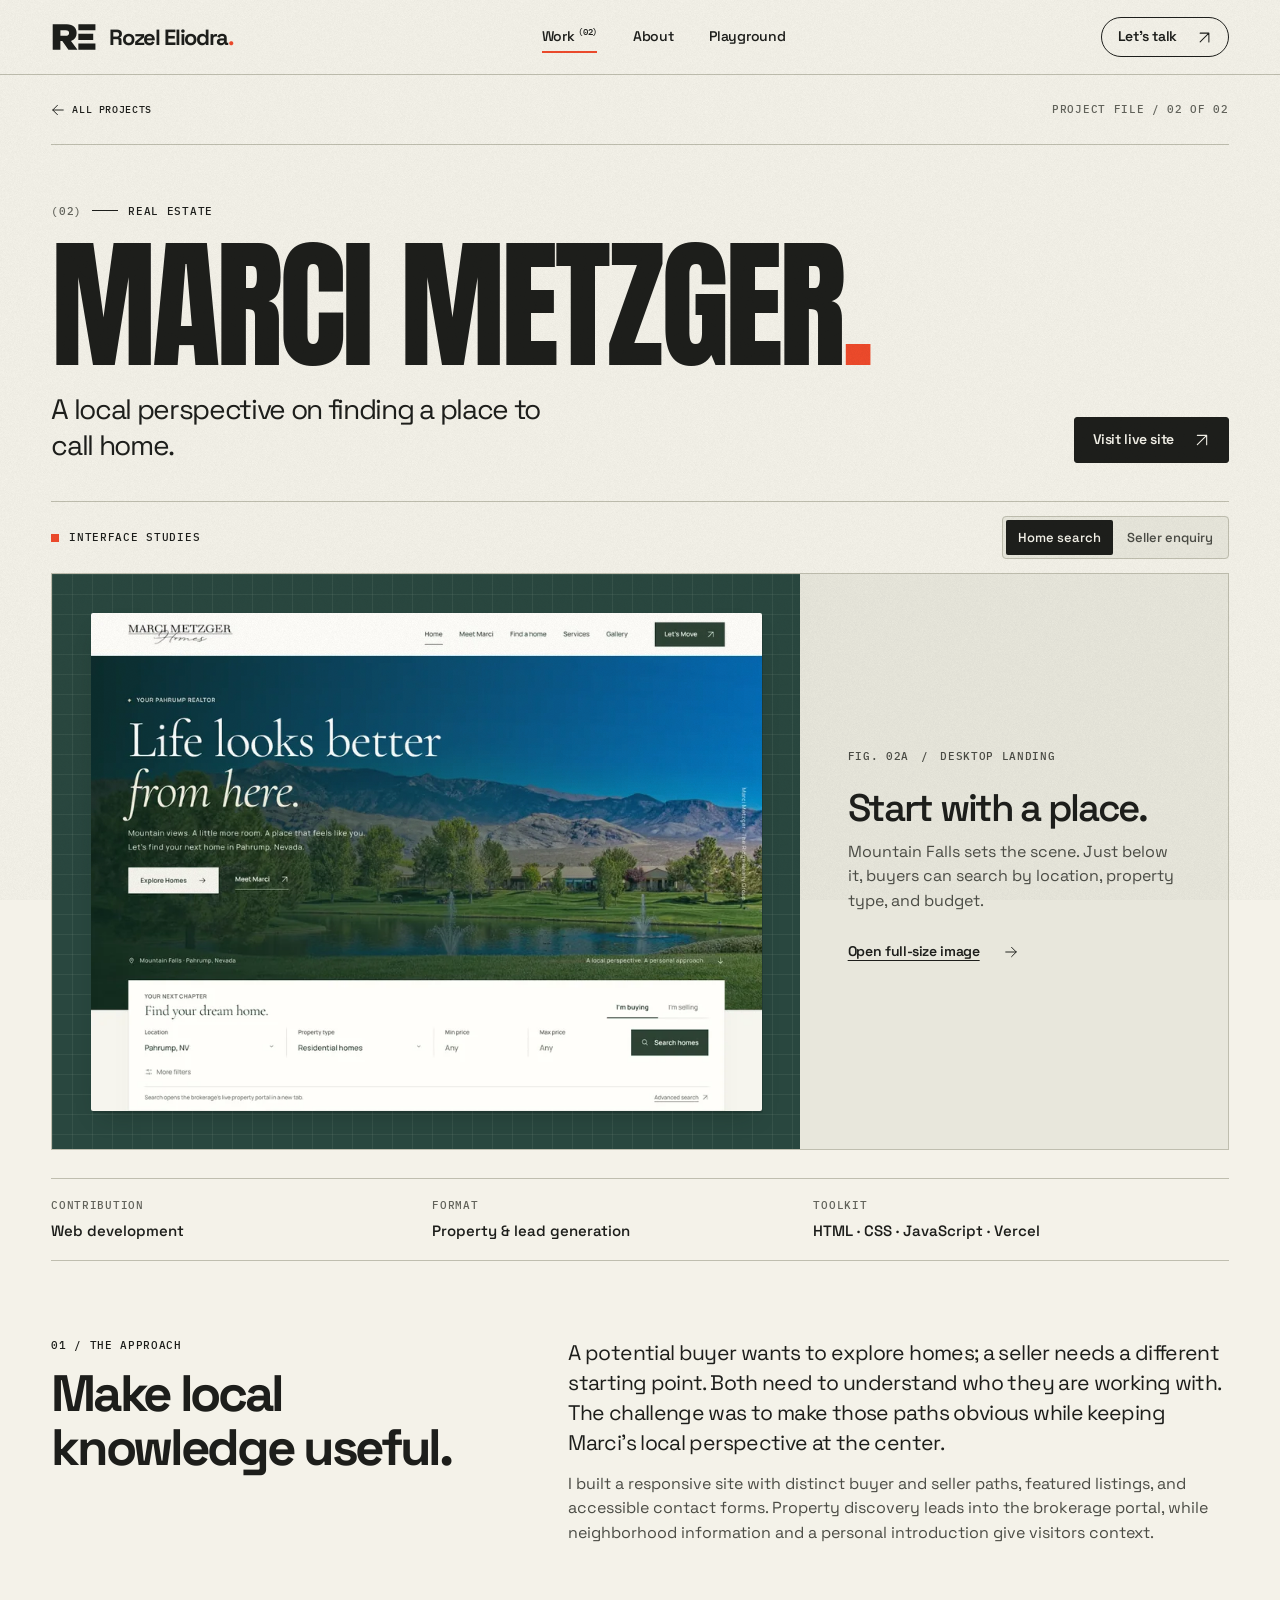
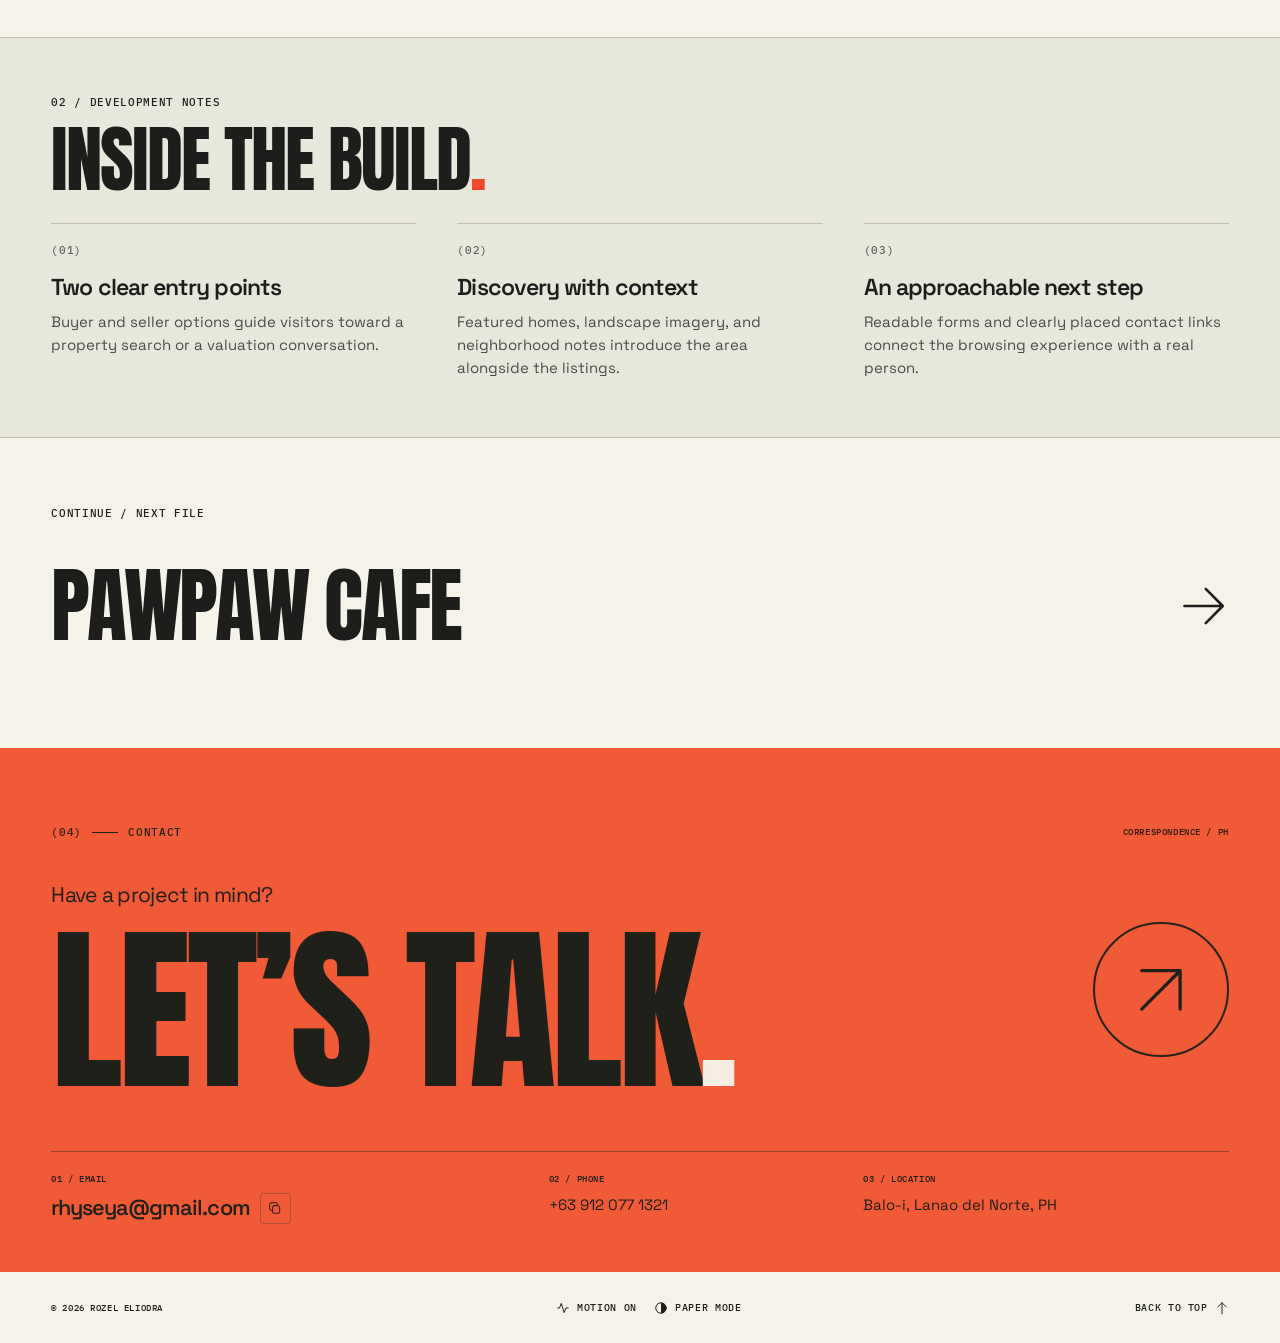
==== commit 48e32697: "Redesign the portfolio gallery around real project screens Co-authored-by: arena-agent <297053741+ar" ====
--- a/work/marci-metzger.html
+++ b/work/marci-metzger.html
@@ -26,6 +26,7 @@
       }
     </script>
     <link rel="stylesheet" href="../styles.css">
+    <link rel="stylesheet" href="../work.css">
     <script src="../assets/vendor/gsap/gsap.min.js" defer></script>
     <script src="../assets/vendor/gsap/ScrollTrigger.min.js" defer></script>
     <script src="../script.js" defer></script>
@@ -105,27 +106,77 @@
             ><span class="sr-only"> (opens in a new tab)</span></a
           >
         </div>
-        <figure class="case-billboard">
-          <span class="project-cover cover-marci" aria-hidden="true">
-            <span class="cover-id">RE / P—02</span><span class="cover-cross"></span>
-            <span class="cover-window"
-              ><span class="window-chrome"
-                ><i></i><i></i><i></i><small>marcimetzger-sandy.vercel.app</small></span
-              ><span class="web-nav"
-                ><b class="mm-logo">Marci Metzger</b><span>Homes &nbsp; About &nbsp; Contact</span></span
+        <section class="screenbook book-atlas" aria-labelledby="screens-title">
+          <div class="screenbar">
+            <h2 class="chapter" id="screens-title">Interface studies</h2>
+            <fieldset class="screen-picks">
+              <legend class="sr-only">Choose an interface screen</legend>
+              <label
+                ><input type="radio" name="screen" value="1" aria-controls="screen-1" checked><span
+                  >Home search</span
+                ></label
               >
-              <span class="mm-landing"
-                ><img src="../assets/marci-hero.webp" width="1600" height="1063" alt=""><span
-                  class="mm-words"
-                  ><small>Your Pahrump realtor</small><b>Life looks better<br><i>from here.</i></b
-                  ><span>Explore homes ↗</span></span
-                ></span
-              ></span
-            >
-            <span class="cover-legend">Interface study / Real estate</span>
-          </span>
-          <figcaption class="micro">Fig. 02 / Illustrated interface preview — Pahrump, Nevada</figcaption>
-        </figure>
+              <label
+                ><input type="radio" name="screen" value="2" aria-controls="screen-2"><span
+                  >Seller enquiry</span
+                ></label
+              >
+            </fieldset>
+          </div>
+          <figure id="screen-1" class="screen-page" data-screen="1">
+            <div class="screen-mat">
+              <img
+                src="../assets/screens/marci-search.webp"
+                srcset="
+                  ../assets/screens/marci-search-860.webp  860w,
+                  ../assets/screens/marci-search.webp     1440w
+                "
+                sizes="(max-width: 760px) 85vw, (max-width: 1650px) 57vw, 900px"
+                width="1440"
+                height="1069"
+                decoding="async"
+                alt="Marci Metzger’s Mountain Falls landing page and the buyer search form for location, property type, and price.">
+            </div>
+            <figcaption class="screen-note">
+              <span class="sheet-index micro"
+                >Fig. 02A <span aria-hidden="true">/</span> Desktop landing</span
+              >
+              <strong>Start with a place.</strong>
+              <p>
+                Mountain Falls sets the scene. Just below it, buyers can search by location, property type,
+                and budget.
+              </p>
+              <a class="proof-zoom" href="../assets/screens/marci-search.webp"
+                >Open full-size image<span class="sr-only">: Home search</span>
+                <svg class="icon" aria-hidden="true" focusable="false">
+                  <use href="../assets/press/symbols.svg#right" /></svg
+              ></a>
+            </figcaption>
+          </figure>
+          <figure id="screen-2" class="screen-page" data-screen="2">
+            <div class="screen-mat">
+              <img
+                src="../assets/screens/marci-valuation.webp"
+                width="927"
+                height="617"
+                decoding="async"
+                alt="Seller tab selected, with fields for a property address and moving timeline and a Request a home valuation button.">
+            </div>
+            <figcaption class="screen-note">
+              <span class="sheet-index micro">Fig. 02B <span aria-hidden="true">/</span> Valuation form</span>
+              <strong>A different next step.</strong>
+              <p>
+                Switching to “I’m selling” replaces the property search with two questions: the home’s address
+                and the owner’s moving timeline.
+              </p>
+              <a class="proof-zoom" href="../assets/screens/marci-valuation.webp"
+                >Open full-size image<span class="sr-only">: Seller enquiry</span>
+                <svg class="icon" aria-hidden="true" focusable="false">
+                  <use href="../assets/press/symbols.svg#right" /></svg
+              ></a>
+            </figcaption>
+          </figure>
+        </section>
         <dl class="case-spec">
           <div>
             <dt>Contribution</dt>
--- a/styles.css
+++ b/styles.css
@@ -173,12 +173,7 @@
 .records small,
 .case-spec dt,
 .lab-controls legend,
-.angle-control label,
-.ink-name,
-.cover-id,
-.project-cover .cover-legend,
-.cover-window small,
-.ink-code {
+.angle-control label {
   font: 500 10.5px/1.5 var(--mono);
   letter-spacing: 0.065em;
   text-transform: uppercase;
@@ -474,6 +469,8 @@
 /* Three inks, a hand cutout, and a misregistered halftone underprint. */
 .print-cover {
   --plate: #294de3;
+  --star: #ef4929;
+  container-type: inline-size;
   --hue: 0deg;
   --disc-radius: 50%;
   position: relative;
@@ -482,11 +479,13 @@
 }
 .print-cover[data-mix='1'] {
   --plate: #f69c66;
+  --star: #135bc2;
   --hue: 200deg;
   --disc-radius: 11% 13% 12% 9%;
 }
 .print-cover[data-mix='2'] {
   --plate: #c4abd9;
+  --star: #81901b;
   --hue: 80deg;
   --disc-radius: 48% 8% 45% 10%;
 }
@@ -598,27 +597,38 @@
   position: relative;
   z-index: 3;
   display: flex;
-  align-items: center;
+  flex-wrap: wrap;
   justify-content: space-between;
-  gap: 16px;
-  margin: 9px 2% 0 5%;
+  align-items: center;
+  gap: 6px 12px;
+  margin: 12px 1% 0 4%;
+  padding-top: 9px;
+  border-top: 1px solid var(--rule);
+}
+.plate-credit {
+  display: grid;
+  line-height: 1.2;
+}
+.plate-credit b {
+  font-size: 11px;
+  font-weight: 500;
   color: var(--muted);
 }
-.art-caption .micro {
-  font-size: 9px;
-  letter-spacing: 0.08em;
-}
-.art-caption b {
+.plate-credit > span {
+  font-weight: 550;
+  font-size: 16px;
+  letter-spacing: -0.035em;
+}
+.remix {
+  min-height: 44px;
+  display: inline-flex;
+  align-items: center;
+  gap: 8px;
+  font-weight: 550;
+  font-size: 13px;
+  letter-spacing: -0.025em;
   color: var(--ink);
-  font-weight: 500;
-}
-.remix {
-  display: inline-flex;
-  align-items: center;
-  gap: 8px;
-  font: 500 10px/1.4 var(--mono);
-  color: var(--ink);
-  padding: 6px 8px;
+  padding: 5px 10px;
   border: 1px solid var(--rule);
   border-radius: 3px;
   background: var(--paper);
@@ -626,15 +636,29 @@
 .remix:hover {
   border-color: var(--ink);
 }
-.remix .icon {
+.ink-pair {
+  display: inline-flex;
+  isolation: isolate;
+  align-items: center;
+}
+.ink-pair::before,
+.ink-pair::after {
+  content: '';
   width: 13px;
   height: 13px;
+  border-radius: 50%;
+  background: var(--plate);
+}
+.ink-pair::after {
+  background: var(--star);
+  margin-left: -4px;
+  box-shadow: 0 0 0 1px var(--paper);
 }
 .mix-counter {
-  color: var(--muted);
   padding-left: 7px;
   border-left: 1px solid var(--rule);
-  font-size: 9px;
+  color: var(--muted);
+  font: 500 11px/1.4 var(--mono);
 }
 .cover-foot {
   display: flex;
@@ -724,6 +748,7 @@
 
 .art-tools {
   flex: none;
+  margin-left: auto;
   white-space: nowrap;
   display: flex;
   align-items: stretch;
@@ -736,12 +761,12 @@
   background: var(--paper);
   border-radius: 3px;
   color: var(--ink);
-  min-width: 30px;
-  min-height: 28px;
+  min-width: 44px;
+  min-height: 44px;
 }
 .plate-motion .icon {
-  width: 13px;
-  height: 13px;
+  width: 15px;
+  height: 15px;
 }
 .plate-motion:hover:not(:disabled) {
   border-color: var(--ink);
@@ -786,7 +811,6 @@
 .section-title {
   font-size: clamp(57px, 6.8vw, 109px);
 }
-.work-head,
 .lab-heading {
   display: flex;
   align-items: flex-end;
@@ -794,333 +818,6 @@
   gap: 25px;
   margin-bottom: clamp(27px, 2.8vw, 43px);
 }
-.view-switch {
-  display: inline-flex;
-  gap: 1px;
-  border: 1px solid var(--rule);
-  border-radius: 3px;
-  padding: 3px;
-}
-.view-switch button {
-  display: inline-flex;
-  align-items: center;
-  gap: 7px;
-  padding: 6px 10px;
-  font-size: 12px;
-  font-weight: 550;
-  border-radius: 1px;
-}
-.view-switch .icon {
-  width: 13px;
-  height: 13px;
-}
-.view-switch [aria-pressed='true'] {
-  background: var(--ink);
-  color: var(--paper);
-}
-.view-switch button:focus-visible {
-  outline-offset: 1px;
-}
-.work-archive {
-  display: grid;
-  grid-template-columns: repeat(2, minmax(0, 1fr));
-  gap: clamp(19px, 2.2vw, 36px);
-}
-.project-link {
-  display: block;
-}
-.project-cover {
-  position: relative;
-  display: block;
-  width: 100%;
-  aspect-ratio: 1.57;
-  overflow: hidden;
-  isolation: isolate;
-  container-type: inline-size;
-  color: #20231a;
-}
-.cover-paw {
-  background: #c2cd8e;
-}
-.cover-marci {
-  background: #bcc8dc;
-}
-.project-cover::after {
-  content: '';
-  position: absolute;
-  inset: 0;
-  pointer-events: none;
-  background: url('assets/press/grain.png');
-  opacity: 0.085;
-  mix-blend-mode: multiply;
-}
-.cover-id,
-.project-cover .cover-legend {
-  position: absolute;
-  left: 3.5%;
-  font-size: 9px;
-  color: #363c2e;
-}
-.cover-id {
-  top: 4.8%;
-}
-.project-cover .cover-legend {
-  bottom: 4.3%;
-  padding: 0;
-}
-.cover-cross {
-  width: 12px;
-  height: 12px;
-  position: absolute;
-  right: 3.5%;
-  top: 5.8%;
-  background:
-    linear-gradient(currentColor, currentColor) center/100% 1px no-repeat,
-    linear-gradient(currentColor, currentColor) center/1px 100% no-repeat;
-}
-.cover-window {
-  display: block;
-  position: absolute;
-  left: 11%;
-  top: 50%;
-  width: 78%;
-  container-type: inline-size;
-  transform: translateY(-50%) perspective(1000px) rotateY(-8deg) rotateZ(-4deg);
-  transform-origin: 50% 50%;
-  border-radius: 5px;
-  overflow: hidden;
-  box-shadow:
-    1px 2px 0 #738254,
-    3px 5px 0 #788359,
-    9px 20px 26px -13px #35402486;
-  background: #f8f5e9;
-  text-align: left;
-  transition: transform 0.4s cubic-bezier(0.2, 0.8, 0.25, 1);
-}
-.cover-marci .cover-window {
-  transform: translateY(-50%) perspective(1000px) rotateY(7deg) rotateZ(4deg);
-  box-shadow:
-    1px 2px 0 #798596,
-    3px 5px 0 #8190a3,
-    8px 23px 26px -14px #26303c77;
-}
-.project-link:hover .cover-window,
-.project-link:focus-visible .cover-window {
-  transform: translateY(-52%) perspective(1000px) rotateY(0) rotateZ(0);
-}
-.window-chrome {
-  height: 3.2cqw;
-  min-height: 10px;
-  display: flex;
-  align-items: center;
-  gap: 0.65cqw;
-  padding: 0 2.2cqw;
-  background: #eeede7;
-  border-bottom: 1px solid #d3d0c4;
-}
-.window-chrome > i {
-  width: 0.7cqw;
-  height: 0.7cqw;
-  border-radius: 50%;
-  background: #aaa99f;
-}
-.window-chrome small {
-  margin-left: 1cqw;
-  font-size: 1.15cqw;
-  line-height: 1;
-  color: #606155;
-  letter-spacing: 0.01em;
-  text-transform: lowercase;
-}
-.web-nav {
-  height: 7.8cqw;
-  padding: 0 4.3cqw;
-  display: flex;
-  align-items: center;
-  justify-content: space-between;
-  color: #26372b;
-  border-bottom: 1px solid #d9d8c8;
-}
-.web-nav > span {
-  font-size: 1.55cqw;
-  font-weight: 600;
-}
-.pw-logo {
-  font:
-    italic 700 4.3cqw/1 Georgia,
-    serif;
-  letter-spacing: -0.07em;
-}
-.pw-logo span {
-  font: 600 1.5cqw/1 var(--sans);
-  margin-left: 0.55cqw;
-  letter-spacing: 0;
-}
-.pw-landing {
-  display: grid;
-  grid-template-columns: 1.04fr 1fr;
-  align-items: center;
-  gap: 2.8cqw;
-  padding: 3.8cqw 4.5cqw 4.5cqw;
-  min-height: 39cqw;
-  background: #f8f4e7;
-  color: #24392b;
-}
-.pw-landing img {
-  width: 100%;
-  height: 32cqw;
-  object-fit: cover;
-  border-radius: 34% 34% 4% 4%;
-}
-.pw-words small,
-.mm-words small {
-  display: block;
-  font-size: 1.3cqw;
-  letter-spacing: 0.12em;
-  margin-bottom: 2.2cqw;
-}
-.pw-words > b {
-  display: block;
-  font:
-    600 5.5cqw/0.98 Georgia,
-    serif;
-  letter-spacing: -0.059em;
-}
-.pw-words i {
-  color: #6a803c;
-}
-.pw-book {
-  display: inline-block;
-  margin-top: 2.7cqw;
-  padding: 1cqw 1.7cqw;
-  background: #293e2b;
-  color: #fff9e6;
-  border-radius: 99px;
-  font-size: 1.7cqw;
-}
-.mm-logo {
-  font:
-    500 3.25cqw/1 Georgia,
-    serif;
-  letter-spacing: -0.05em;
-}
-.mm-landing {
-  display: block;
-  position: relative;
-  height: 39.8cqw;
-  isolation: isolate;
-  background: #354f45;
-  color: #fffdf2;
-}
-.mm-landing > img {
-  position: absolute;
-  inset: 0;
-  width: 100%;
-  height: 100%;
-  object-fit: cover;
-  object-position: center 53%;
-  z-index: -2;
-}
-.mm-landing::after {
-  content: '';
-  position: absolute;
-  inset: 0;
-  background: linear-gradient(90deg, #1b281de8, #17261d53 75%);
-  z-index: -1;
-}
-.mm-words {
-  position: absolute;
-  left: 6%;
-  top: 15%;
-}
-.mm-words b {
-  display: block;
-  font:
-    400 6.9cqw/0.96 Georgia,
-    serif;
-  letter-spacing: -0.045em;
-}
-.mm-words > span {
-  display: inline-block;
-  margin-top: 2.8cqw;
-  border: 1px solid #eee9d4;
-  border-radius: 2px;
-  padding: 0.6cqw 1.8cqw;
-  font-size: 1.6cqw;
-}
-.entry-info {
-  display: flex;
-  gap: clamp(13px, 1.7vw, 26px);
-  align-items: center;
-  padding: 20px 0 15px;
-  border-bottom: 1px solid var(--rule);
-}
-.entry-num {
-  color: var(--muted);
-  font-size: 10px;
-}
-.entry-titles {
-  display: flex;
-  flex-direction: column;
-  gap: 2px;
-}
-.entry-category {
-  font-size: 9px;
-  color: var(--muted);
-}
-.entry-name {
-  font-size: clamp(25px, 2.6vw, 42px);
-  letter-spacing: -0.066em;
-  line-height: 1.25;
-  font-weight: 600;
-}
-.entry-arrow {
-  width: 37px;
-  height: 37px;
-  display: grid;
-  place-items: center;
-  border: 1px solid var(--rule);
-  border-radius: 50%;
-  margin-left: auto;
-  flex: none;
-  transition:
-    background 0.18s,
-    color 0.18s;
-}
-.entry-arrow .icon {
-  width: 16px;
-  height: 16px;
-}
-.project-link:hover .entry-arrow {
-  background: var(--ink);
-  color: var(--paper);
-}
-.work-archive[data-layout='index'] {
-  grid-template-columns: 1fr;
-  gap: 0;
-  border-top: 1px solid var(--rule);
-}
-.work-archive[data-layout='index'] .project-link {
-  display: grid;
-  grid-template-columns: 102px minmax(0, 1fr);
-  align-items: center;
-  gap: clamp(16px, 3vw, 48px);
-  padding: 18px 0;
-  border-bottom: 1px solid var(--rule);
-}
-.work-archive[data-layout='index'] .entry-info {
-  border: 0;
-  padding: 0;
-}
-.work-archive[data-layout='index'] .cover-id,
-.work-archive[data-layout='index'] .cover-cross,
-.work-archive[data-layout='index'] .project-cover .cover-legend {
-  display: none;
-}
-.work-archive[data-layout='index'] .entry-name {
-  font-size: clamp(29px, 3.7vw, 57px);
-}
-
 /* Profile and working record */
 .profile {
   background: #232420;
@@ -1167,7 +864,7 @@
   justify-content: space-between;
   padding-top: 9px;
   border-top: 5px solid var(--signal);
-  font-size: 9px;
+  font-size: 11px;
   color: #d5d4c8;
 }
 .profile-text .section-title {
@@ -1290,7 +987,7 @@
   place-items: center;
   min-width: 0;
   background: var(--tint);
-  padding: clamp(18px, 3vw, 46px) clamp(18px, 3.6vw, 58px) 47px;
+  padding: clamp(18px, 3vw, 46px) clamp(18px, 3.6vw, 58px) 52px;
   overflow: hidden;
 }
 .lab-output svg#proof {
@@ -1319,7 +1016,7 @@
   align-items: center;
   justify-content: center;
   gap: 6px;
-  font-size: 9px;
+  font-size: 11px;
   color: var(--muted);
 }
 .lab-output figcaption .icon {
@@ -1360,12 +1057,15 @@
   color: var(--soft);
   font-size: 10px;
 }
-.choice-row,
-.ink-row {
+.choice-row {
   display: flex;
   flex-wrap: wrap;
   gap: 6px;
-  align-items: center;
+}
+.ink-row {
+  display: grid;
+  grid-template-columns: repeat(auto-fit, minmax(min(4.7rem, 100%), 1fr));
+  gap: 7px;
 }
 .choice-row label,
 .ink-row label {
@@ -1377,48 +1077,51 @@
   position: absolute;
   width: 1px;
   height: 1px;
+  margin: 0;
   opacity: 0;
 }
 .choice-row label span {
-  display: block;
+  display: grid;
+  place-items: center;
+  min-height: 38px;
   min-width: 57px;
-  text-align: center;
   padding: 5px 12px;
   border: 1px solid var(--rule);
-  font-size: 13px;
+  font-size: 14px;
 }
 .choice-row input:checked + span {
   background: var(--ink);
   color: var(--paper);
   border-color: var(--ink);
 }
+.ink-row label span {
+  display: grid;
+  gap: 5px;
+  align-content: center;
+  min-height: 54px;
+  padding: 5px 6px;
+  border: 1px solid var(--rule);
+  color: var(--soft);
+  font-size: 12px;
+  font-weight: 550;
+  line-height: 1.4;
+  text-align: center;
+}
+.ink-row label span::before {
+  content: '';
+  height: 15px;
+  background: var(--swatch);
+  border: 1px solid #ffffff35;
+}
+.ink-row input:checked + span {
+  color: var(--ink);
+  border-color: var(--ink);
+  box-shadow: inset 0 0 0 1px var(--ink);
+}
 .choice-row input:focus-visible + span,
 .ink-row input:focus-visible + span {
   outline: 2px solid var(--focus);
-  outline-offset: 2px;
-}
-.ink-row label span {
-  display: block;
-  width: 29px;
-  height: 29px;
-  border: 4px solid var(--paper);
-  outline: 1px solid var(--rule);
-  outline-offset: -1px;
-  border-radius: 50%;
-  background: var(--swatch);
-}
-.ink-row input:checked + span {
-  outline: 2px solid var(--ink);
-  outline-offset: -1px;
-}
-.ink-row input:focus-visible + span {
-  outline: 2px solid var(--focus);
-  outline-offset: 2px;
-}
-.ink-name {
-  font-size: 9px;
-  color: var(--muted);
-  margin-left: 4px;
+  outline-offset: 3px;
 }
 .angle-control {
   display: grid;
@@ -1643,18 +1346,6 @@
   line-height: 1.25;
   letter-spacing: -0.047em;
 }
-.case-billboard .project-cover {
-  aspect-ratio: 2.75;
-}
-.case-billboard .cover-window {
-  width: 55%;
-  left: 22.5%;
-}
-.case-billboard figcaption {
-  padding-top: 10px;
-  color: var(--muted);
-  font-size: 9px;
-}
 .case-spec {
   display: grid;
   grid-template-columns: 1fr 1fr 1.15fr;
@@ -1664,7 +1355,7 @@
   margin-top: 28px;
 }
 .case-spec dt {
-  font-size: 9px;
+  font-size: 11px;
   color: var(--muted);
   margin-bottom: 5px;
 }
@@ -1813,13 +1504,6 @@
   .art-caption {
     margin-left: 2%;
     gap: 8px;
-  }
-  .art-caption .micro {
-    font-size: 8px;
-  }
-  .remix {
-    font-size: 9px;
-    gap: 5px;
   }
   .under-link {
     gap: 7px;
@@ -1936,7 +1620,7 @@
     padding-top: 17px;
   }
   .folio-line .micro {
-    font-size: 8px;
+    font-size: 10px;
   }
   .folio-line .index-box {
     width: 12px;
@@ -2004,6 +1688,9 @@
     bottom: 7%;
     left: 3%;
   }
+  .rg-b {
+    display: none;
+  }
   .hand-note svg {
     width: 34px;
     height: 26px;
@@ -2015,19 +1702,13 @@
   .art-caption {
     margin: 4px 1% 0;
   }
-  .art-caption .micro {
-    font-size: 8px;
-  }
-  .remix {
-    padding: 4px 7px;
-  }
   .cover-foot {
     padding-block: 8px 13px;
     gap: 8px;
   }
   .scroll-link,
   .geo {
-    font-size: 8px;
+    font-size: 10px;
     gap: 5px;
   }
   .geo .icon {
@@ -2061,10 +1742,10 @@
     margin-bottom: 20px;
   }
   .section-top > .micro {
-    font-size: 8px;
+    font-size: 10px;
   }
   .chapter {
-    font-size: 9px;
+    font-size: 10px;
     gap: 7px;
   }
   .chapter-line {
@@ -2072,49 +1753,6 @@
   }
   .section-title {
     font-size: clamp(49px, 9.5vw, 77px);
-  }
-  .work-head {
-    align-items: center;
-    gap: 12px;
-    margin-bottom: 22px;
-  }
-  .view-switch {
-    padding: 2px;
-  }
-  .view-switch button {
-    padding: 6px;
-    font-size: 10px;
-    gap: 4px;
-  }
-  .view-switch .icon {
-    width: 11px;
-    height: 11px;
-  }
-  .work-archive {
-    grid-template-columns: minmax(0, 1fr);
-    gap: 27px;
-  }
-  .project-cover {
-    aspect-ratio: 1.65;
-  }
-  .entry-info {
-    padding: 14px 0 12px;
-    gap: 15px;
-  }
-  .entry-name {
-    font-size: 29px;
-  }
-  .entry-arrow {
-    width: 31px;
-    height: 31px;
-  }
-  .entry-num,
-  .entry-category {
-    font-size: 8px;
-  }
-  .cover-id,
-  .project-cover .cover-legend {
-    font-size: 8px;
   }
   .profile-grid {
     grid-template-columns: minmax(145px, 0.72fr) minmax(0, 1.28fr);
@@ -2158,11 +1796,11 @@
     grid-template-columns: 1fr;
   }
   .lab-output {
-    padding: 18px 20px 36px;
+    padding: 18px 20px 44px;
   }
   .lab-output figcaption {
-    bottom: 8px;
-    font-size: 8px;
+    bottom: 10px;
+    font-size: 11px;
   }
   .lab-controls {
     display: grid;
@@ -2179,20 +1817,26 @@
   .lab-panel-title {
     padding-bottom: 9px;
   }
-  .choice-row {
-    gap: 3px;
-  }
   .choice-row label span {
-    min-width: 0;
-    padding: 4px 7px;
-    font-size: 12px;
+    min-height: 44px;
+  }
+  .lab-controls fieldset {
+    grid-column: 1/-1;
+  }
+  .lab-controls legend,
+  .angle-control label,
+  .lab-panel-title {
+    font-size: 11px;
+  }
+  .angle-control input {
+    min-height: 40px;
+  }
+  .lab-controls .reset-print,
+  .lab-controls .export-print {
+    min-height: 44px;
   }
   .ink-row {
-    gap: 4px;
-  }
-  .ink-name {
-    width: 100%;
-    margin: 1px 0 0;
+    max-width: 430px;
   }
   .reset-print {
     margin: 0;
@@ -2242,7 +1886,7 @@
     margin-bottom: 26px;
   }
   .case-breadcrumb > .micro {
-    font-size: 8px;
+    font-size: 10px;
   }
   .case-title {
     font-size: clamp(58px, 11.5vw, 88px);
@@ -2254,13 +1898,6 @@
     gap: 15px;
     margin-bottom: 20px;
   }
-  .case-billboard .project-cover {
-    aspect-ratio: 1.75;
-  }
-  .case-billboard .cover-window {
-    width: 76%;
-    left: 12%;
-  }
   .case-spec {
     display: flex;
     flex-wrap: wrap;
@@ -2292,12 +1929,6 @@
   }
 }
 @media (max-width: 480px) {
-  .work-head {
-    display: block;
-  }
-  .view-switch {
-    margin-top: 14px;
-  }
   .profile-grid {
     grid-template-columns: minmax(0, 1fr);
     gap: 20px;
@@ -2312,19 +1943,6 @@
     width: 66%;
     justify-self: start;
   }
-  .profile-photo figcaption {
-    font-size: 8px;
-  }
-  .work-archive[data-layout='index'] .project-link {
-    grid-template-columns: 66px 1fr;
-    gap: 10px;
-  }
-  .work-archive[data-layout='index'] .entry-info {
-    gap: 8px;
-  }
-  .work-archive[data-layout='index'] .entry-num {
-    display: none;
-  }
   .section-top > .micro {
     max-width: 48%;
     text-align: right;
@@ -2367,9 +1985,6 @@
   .lab-controls .reset-print {
     justify-self: start;
   }
-  .ink-name {
-    width: auto;
-  }
   .contact-grid {
     grid-template-columns: 1fr;
   }
@@ -2378,15 +1993,15 @@
   }
   .scroll-link,
   .geo {
-    font-size: 7px;
+    font-size: 9px;
   }
 }
 /* Give a tall tablet its own poster composition rather than shrinking the desktop spread. */
 @media (min-width: 600px) and (max-width: 1100px) and (max-aspect-ratio: 7/8) {
   .cover-grid {
     grid-template-columns: minmax(0, 1fr);
-    gap: 14px;
-    padding-block: 20px;
+    gap: 12px;
+    padding-block: 15px;
   }
   .cover-copy {
     max-width: none;
@@ -2434,19 +2049,6 @@
   .mast-inner {
     gap: 8px;
   }
-  .art-caption .micro {
-    font-size: 9px;
-  }
-  .remix,
-  .plate-motion {
-    min-height: 30px;
-  }
-  .plate-motion {
-    min-width: 30px;
-  }
-  .cover-legend {
-    padding: 0;
-  }
 }
 @media (max-width: 480px) {
   .cover-title {
@@ -2509,7 +2111,7 @@
 }
 @media (max-width: 480px) and (max-height: 600px) {
   .cover-grid {
-    padding-block: 7px;
+    padding-block: 5px;
   }
   .cover-title {
     font-size: 19.5vw;
@@ -2517,9 +2119,57 @@
   .cover-intro {
     font-size: 15px;
   }
+  .print-cover {
+    width: 100%;
+  }
   .art-stage {
-    width: 87%;
-    aspect-ratio: 1.96;
+    width: 82%;
+    aspect-ratio: 2.04;
+  }
+  .art-caption {
+    margin-inline: 0;
+    padding-top: 4px;
+    gap: 4px;
+  }
+  .remix {
+    padding-inline: 7px;
+    gap: 6px;
+  }
+}
+/* A short portrait tablet needs room for both art and readable controls. */
+@media (min-width: 481px) and (max-width: 760px) and (max-height: 800px) and (orientation: portrait) {
+  .hero {
+    grid-template-rows: 1fr auto auto;
+  }
+  .folio-line {
+    display: none;
+  }
+  .cover-grid {
+    padding-block: 12px 6px;
+    gap: 6px;
+  }
+  .cover-title {
+    font-size: min(16vw, 12vh);
+  }
+  .available {
+    margin-bottom: 8px;
+  }
+  .cover-intro {
+    margin-top: 10px;
+  }
+  .cover-actions {
+    margin-top: 12px;
+  }
+  .print-cover {
+    width: min(74%, 395px);
+    justify-self: end;
+  }
+  .art-stage {
+    aspect-ratio: 1.9;
+  }
+  .art-caption {
+    margin-top: 2px;
+    padding-top: 5px;
   }
 }
 @media (min-width: 520px) and (max-height: 480px) and (orientation: landscape) {
@@ -2569,6 +2219,20 @@
   }
   .strand {
     font-size: 16px;
+  }
+}
+/* A landscape phone may have a narrower plate than a portrait phone. */
+@container (max-width: 305px) {
+  .art-caption {
+    margin-inline: 0;
+    column-gap: 4px;
+  }
+  .plate-credit > span {
+    font-size: 15px;
+  }
+  .remix {
+    padding-inline: 7px;
+    gap: 5px;
   }
 }
 html[data-theme='dark'] .end-paper {
@@ -2603,7 +2267,6 @@
   .art-tools,
   .utilities,
   .up-link,
-  .view-switch,
   .lab-controls,
   .copy,
   .contact-arrow {
@@ -2619,10 +2282,6 @@
   .section {
     padding-block: 25px;
   }
-  .work-archive {
-    gap: 12px;
-  }
-  .project-cover,
   .lab-output,
   .profile-photo {
     break-inside: avoid;
--- a/work.css
+++ b/work.css
@@ -0,0 +1,686 @@
+/* The archive is two editorial spreads. The same articles compress into the index;
+   the project story and live site stay separate, native links in either layout. */
+.work-head {
+  display: flex;
+  align-items: flex-end;
+  justify-content: space-between;
+  gap: 1rem;
+  padding-bottom: clamp(20px, 2.2vw, 34px);
+  border-bottom: 1px solid var(--ink);
+}
+.view-switch,
+.screen-picks {
+  display: inline-flex;
+  align-items: stretch;
+  flex: none;
+  padding: 3px;
+  gap: 2px;
+  border: 1px solid var(--rule);
+  border-radius: 4px;
+  background: var(--tint);
+}
+.view-switch button,
+.screen-picks label > span {
+  display: inline-flex;
+  align-items: center;
+  justify-content: center;
+  gap: 7px;
+  min-height: 35px;
+  padding: 5px 12px;
+  font: 550 13px/1.25 var(--sans);
+  color: var(--soft);
+  border-radius: 2px;
+  cursor: pointer;
+}
+.view-switch .icon {
+  width: 15px;
+  height: 15px;
+}
+.view-switch [aria-pressed='true'],
+.screen-picks input:checked + span {
+  background: var(--ink);
+  color: var(--paper);
+}
+.view-switch button:focus-visible,
+.screen-picks input:focus-visible + span {
+  outline: 2px solid var(--focus);
+  outline-offset: 1px;
+}
+.work-entry {
+  --file-ink: #823610;
+  --file-stock: #f4d4ac;
+  position: relative;
+  display: grid;
+  grid-template-columns: minmax(0, 1.65fr) minmax(0, 1fr);
+  align-items: center;
+  gap: clamp(28px, 5.3vw, 88px);
+  padding-block: clamp(26px, 3.3vw, 54px);
+  border-bottom: 1px solid var(--rule);
+}
+.entry-atlas {
+  --file-ink: #204940;
+  --file-stock: #d2e1ca;
+  grid-template-columns: minmax(0, 1fr) minmax(0, 1.65fr);
+}
+.entry-atlas .proof-art {
+  grid-column: 2;
+  grid-row: 1;
+}
+.entry-atlas .entry-info {
+  grid-column: 1;
+  grid-row: 1;
+}
+.entry-info {
+  min-width: 0;
+}
+.entry-meta,
+.entry-tech {
+  font: 500 11px/1.5 var(--mono);
+  text-transform: uppercase;
+  letter-spacing: 0.055em;
+  color: var(--soft);
+}
+.entry-meta {
+  display: flex;
+  flex-wrap: wrap;
+  align-items: center;
+  gap: 8px 12px;
+}
+.file-no {
+  display: inline-block;
+  padding: 3px 7px;
+  background: var(--file-stock);
+  color: var(--file-ink);
+  white-space: nowrap;
+}
+.entry-meta span[aria-hidden] {
+  margin-inline: 2px;
+}
+.entry-name {
+  font: 550 clamp(40px, 4.8vw, 80px) / 1.03 var(--sans);
+  letter-spacing: -0.073em;
+  margin: clamp(18px, 1.8vw, 30px) 0 14px -0.045em;
+  text-wrap: balance;
+}
+.entry-summary {
+  max-width: 36ch;
+  font-size: clamp(16px, 1.28vw, 21px);
+  line-height: 1.48;
+  letter-spacing: -0.025em;
+  color: var(--soft);
+}
+.entry-tech {
+  margin-top: 19px;
+  text-transform: none;
+  letter-spacing: 0;
+  color: var(--muted);
+}
+.entry-actions {
+  display: flex;
+  flex-wrap: wrap;
+  align-items: center;
+  gap: 6px 24px;
+  margin-top: clamp(18px, 2.4vw, 38px);
+}
+.project-link,
+.visit-link,
+.proof-zoom {
+  display: inline-flex;
+  align-items: center;
+  justify-content: center;
+  gap: 12px;
+  min-height: 44px;
+  font-size: 14px;
+  font-weight: 600;
+  line-height: 1.25;
+  letter-spacing: -0.025em;
+}
+.project-link {
+  padding: 9px 14px;
+  border: 1px solid var(--ink);
+  border-radius: 3px;
+  background: var(--ink);
+  color: var(--paper);
+}
+/* Stretch the primary link across its spread. The live link sits above it,
+   without nesting anchors or adding a duplicate keyboard stop to the artwork. */
+.project-link::after {
+  content: '';
+  position: absolute;
+  inset: 0;
+  z-index: 1;
+}
+.visit-link {
+  position: relative;
+  z-index: 2;
+  gap: 6px;
+  text-decoration: underline;
+  text-underline-offset: 4px;
+}
+.visit-link:hover,
+.proof-zoom:hover {
+  text-decoration-thickness: 2px;
+}
+.project-link .icon {
+  width: 17px;
+  height: 17px;
+}
+.visit-link .icon,
+.proof-zoom .icon {
+  width: 14px;
+  height: 14px;
+}
+.project-link:hover,
+.project-link:focus-visible {
+  background: var(--paper);
+  color: var(--ink);
+}
+
+/* Table study: a photographic slip and a real mobile screen on warm gingham. */
+.proof-art {
+  position: relative;
+  isolation: isolate;
+  overflow: hidden;
+  container-type: inline-size;
+  aspect-ratio: 1.66;
+  min-width: 0;
+}
+.proof-cafe {
+  color: #5a311c;
+  background: #edb990;
+}
+.proof-cafe::before {
+  content: '';
+  position: absolute;
+  inset: -46% 53% -40% -19%;
+  transform: rotate(-14deg);
+  background:
+    repeating-linear-gradient(90deg, #fcdfb994 0 12px, transparent 12px 24px),
+    repeating-linear-gradient(0deg, #fcdfb994 0 12px, transparent 12px 24px), #d98965;
+  box-shadow: 2px 1px 0 #a65f3f52;
+}
+.proof-art::after {
+  content: '';
+  pointer-events: none;
+  position: absolute;
+  inset: 0;
+  background: url('assets/press/grain.png');
+  opacity: 0.043;
+  mix-blend-mode: multiply;
+}
+.proof-imprint,
+.map-key small {
+  font: 500 clamp(9px, 1.35cqw, 12px) / 1.45 var(--mono);
+  letter-spacing: 0.09em;
+  text-transform: uppercase;
+}
+.proof-imprint {
+  position: absolute;
+  left: 4%;
+  top: 4%;
+}
+.registration-cross {
+  position: absolute;
+  top: 5.1%;
+  right: 3.5%;
+  width: 13px;
+  height: 13px;
+  background:
+    linear-gradient(currentColor, currentColor) center/100% 1px no-repeat,
+    linear-gradient(currentColor, currentColor) center/1px 100% no-repeat;
+}
+.brunch-slip {
+  position: absolute;
+  inset: 16% 37% 13% 6%;
+  display: grid;
+  grid-template-rows: minmax(0, 1fr) auto;
+  background: #fff8e9;
+  padding: 1.5% 1.5% 0.5%;
+  transform: rotate(-6deg);
+  box-shadow:
+    1px 2px 0 #a87653,
+    3px 13px 20px -11px #6b381749;
+}
+.brunch-slip::before {
+  content: '';
+  position: absolute;
+  width: 25%;
+  height: 8%;
+  top: -2%;
+  left: 28%;
+  background: #eace94bb;
+  transform: rotate(-4deg);
+  clip-path: polygon(
+    1% 0,
+    98% 3%,
+    96% 22%,
+    100% 37%,
+    96% 53%,
+    99% 74%,
+    96% 100%,
+    0 96%,
+    2% 73%,
+    0 49%,
+    3% 22%
+  );
+}
+.brunch-slip img {
+  width: 100%;
+  height: 100%;
+  object-fit: cover;
+  object-position: 48% 50%;
+}
+.brunch-slip > span {
+  font: 400 clamp(12px, 3.4cqw, 32px) / 1.45 var(--hand);
+  color: #5b3c2b;
+  padding: 2% 2% 0;
+}
+.phone-print {
+  position: absolute;
+  height: 83%;
+  top: 8%;
+  right: 6.5%;
+  width: auto;
+  border: 1px solid #d3c7ae;
+  border-radius: 4px;
+  transform: rotate(3deg);
+  box-shadow:
+    1px 2px 0 #dccfb6,
+    2px 4px 0 #cdb99d,
+    6px 15px 22px -8px #5d362b66;
+}
+.press-colors {
+  position: absolute;
+  display: flex;
+  left: 4%;
+  bottom: 4%;
+}
+.press-colors i {
+  width: 2.1cqw;
+  height: 1cqw;
+  background: #163e32;
+}
+.press-colors i:nth-child(2) {
+  background: #ee704a;
+}
+.press-colors i:last-child {
+  background: #faf0d4;
+}
+
+/* Field guide: a flat, ruled survey sheet and the full desktop search, not a mock browser. */
+.proof-atlas {
+  color: #e8eada;
+  background-color: #254139;
+  background-image:
+    linear-gradient(#c8dec310 1px, transparent 1px), linear-gradient(90deg, #c8dec310 1px, transparent 1px),
+    url('assets/press/contours.svg');
+  background-size:
+    24px 24px,
+    24px 24px,
+    cover;
+}
+.proof-atlas .proof-imprint {
+  color: #e2e8d3;
+}
+.map-key {
+  position: absolute;
+  top: 27%;
+  left: 4%;
+  display: grid;
+}
+.north-arrow {
+  width: 4.5cqw;
+  height: auto;
+  margin: 0 0 2.3cqw 3px;
+  color: #e7dca7;
+}
+.map-key b {
+  font: 400 12.2cqw/0.97 var(--display);
+  letter-spacing: -0.04em;
+  color: #e4e5cc;
+}
+.map-key b span {
+  color: #d1a36d;
+}
+.map-key small {
+  margin-top: 1.1cqw;
+}
+.survey-print {
+  position: absolute;
+  right: 4.8%;
+  top: 10%;
+  width: auto;
+  height: 81%;
+  box-shadow:
+    0 0 0 1px #132b23,
+    2px 3px 0 #9ea994,
+    5px 15px 22px -9px #0d201bc9;
+}
+.survey-scale {
+  position: absolute;
+  bottom: 6%;
+  left: 4%;
+  width: 12%;
+  height: 6px;
+  border: 1px solid #d1d6bb;
+  background: repeating-linear-gradient(90deg, #d1d6bb 0 25%, transparent 25% 50%);
+}
+@media (hover: hover) and (prefers-reduced-motion: no-preference) {
+  html:not([data-motion='off']) .brunch-slip,
+  html:not([data-motion='off']) .phone-print,
+  html:not([data-motion='off']) .survey-print {
+    transition: transform 0.38s cubic-bezier(0.2, 0.7, 0.2, 1);
+  }
+  html:not([data-motion='off']) .work-entry:has(.project-link:is(:hover, :focus-visible)) .phone-print {
+    transform: translateY(-1%) rotate(1deg);
+  }
+  html:not([data-motion='off']) .work-entry:has(.project-link:is(:hover, :focus-visible)) .brunch-slip {
+    transform: rotate(-4deg);
+  }
+  html:not([data-motion='off']) .work-entry:has(.project-link:is(:hover, :focus-visible)) .survey-print {
+    transform: translateY(-1.2%);
+  }
+}
+
+/* A reading index, not thumbnails of an already small screen. */
+.work-archive[data-layout='index'] .work-entry {
+  display: block;
+  padding-block: clamp(18px, 2.2vw, 33px);
+}
+.work-archive[data-layout='index'] .proof-art,
+.work-archive[data-layout='index'] .entry-tech {
+  display: none;
+}
+.work-archive[data-layout='index'] .entry-info {
+  display: grid;
+  align-items: center;
+  grid-template-columns: minmax(125px, 0.65fr) minmax(0, 1.1fr) minmax(0, 1.3fr) auto;
+  gap: clamp(16px, 2vw, 34px);
+}
+.work-archive[data-layout='index'] .entry-meta {
+  align-items: flex-start;
+  flex-direction: column;
+  gap: 6px;
+}
+.work-archive[data-layout='index'] .entry-name {
+  font-size: clamp(28px, 2.8vw, 48px);
+  margin: 0;
+}
+.work-archive[data-layout='index'] .entry-summary {
+  font-size: 15px;
+}
+.work-archive[data-layout='index'] .entry-actions {
+  margin: 0;
+  gap: 0 15px;
+}
+
+/* The case reader uses native radios. Browsers without :has() (and print)
+   get both captioned screens in reading order instead of a dead switch. */
+.screenbook {
+  --mat: #e9c4a3;
+  --grid: #fff2dd55;
+  --page-ink: #693e21;
+}
+.book-atlas {
+  --mat: #29473f;
+  --grid: #c1d8bd15;
+  --page-ink: #e2e5ce;
+}
+.screenbar {
+  display: flex;
+  justify-content: space-between;
+  align-items: center;
+  gap: 15px;
+  padding: 14px 0;
+  border-top: 1px solid var(--rule);
+}
+.screenbar .chapter::before {
+  content: '';
+  width: 8px;
+  height: 8px;
+  background: var(--signal);
+}
+.screen-picks {
+  display: none;
+  position: relative;
+}
+.screen-picks label {
+  position: relative;
+}
+.screen-picks input {
+  position: absolute;
+  width: 1px;
+  height: 1px;
+  margin: 0;
+  opacity: 0;
+}
+.screen-page {
+  display: grid;
+  grid-template-columns: minmax(0, 1.75fr) minmax(0, 1fr);
+  align-items: stretch;
+  border: 1px solid var(--rule);
+  background: var(--tint);
+}
+.screen-page + .screen-page {
+  margin-top: 14px;
+}
+@supports selector(:has(input:checked)) {
+  .screen-picks {
+    display: inline-flex;
+  }
+  .screenbook:has(input[value='1']:checked) [data-screen='2'],
+  .screenbook:has(input[value='2']:checked) [data-screen='1'] {
+    display: none;
+  }
+  .screen-page + .screen-page {
+    margin-top: 0;
+  }
+}
+.screen-mat {
+  display: grid;
+  place-items: center;
+  min-width: 0;
+  min-height: 265px;
+  padding: clamp(20px, 3vw, 42px);
+  color: var(--page-ink);
+  background-color: var(--mat);
+  background-image:
+    linear-gradient(var(--grid) 1px, transparent 1px),
+    linear-gradient(90deg, var(--grid) 1px, transparent 1px);
+  background-size: 20px 20px;
+}
+.screen-mat img {
+  display: block;
+  height: auto;
+  width: auto;
+  max-width: 100%;
+  max-height: min(64vh, 580px);
+  border-radius: 2px;
+  box-shadow:
+    1px 2px 0 #0002,
+    0 12px 24px -12px #12221a66;
+}
+.screen-note {
+  display: flex;
+  flex-direction: column;
+  align-items: flex-start;
+  justify-content: center;
+  min-width: 0;
+  padding: clamp(24px, 3.7vw, 62px);
+}
+.sheet-index {
+  color: var(--soft);
+}
+.sheet-index span {
+  margin-inline: 4px;
+}
+.screen-note strong {
+  margin: clamp(14px, 1.8vw, 28px) 0 12px;
+  font-weight: 550;
+  font-size: clamp(30px, 3vw, 49px);
+  line-height: 1.03;
+  letter-spacing: -0.06em;
+  text-wrap: balance;
+}
+.screen-note p {
+  max-width: 38ch;
+  color: var(--soft);
+}
+.proof-zoom {
+  margin-top: 16px;
+  text-decoration: underline;
+  text-underline-offset: 4px;
+}
+
+@media (max-width: 1020px) {
+  .work-entry {
+    gap: 28px;
+    grid-template-columns: minmax(0, 1.38fr) minmax(0, 1fr);
+  }
+  .entry-atlas {
+    grid-template-columns: minmax(0, 1fr) minmax(0, 1.38fr);
+  }
+  .entry-name {
+    font-size: clamp(38px, 4.6vw, 51px);
+  }
+  .work-archive[data-layout='index'] .entry-info {
+    grid-template-columns: minmax(0, 1fr) minmax(0, 1.4fr) auto;
+    gap: 8px 20px;
+  }
+  .work-archive[data-layout='index'] .entry-meta {
+    grid-area: 1/1/2/3;
+    flex-direction: row;
+    align-items: center;
+  }
+  .work-archive[data-layout='index'] .entry-actions {
+    grid-area: 1/3/3/4;
+    align-items: flex-start;
+    flex-direction: column;
+  }
+}
+@media (max-width: 760px) {
+  .work-head {
+    align-items: center;
+  }
+  .work-entry {
+    grid-template-columns: minmax(0, 1fr);
+    gap: 20px;
+    padding-block: 25px 30px;
+  }
+  .entry-atlas .proof-art,
+  .entry-atlas .entry-info {
+    grid-column: auto;
+    grid-row: auto;
+  }
+  .entry-meta,
+  .entry-tech,
+  .sheet-index,
+  .screenbar .chapter,
+  .work-section .chapter,
+  .work-section .section-top > .micro {
+    font-size: 11px;
+  }
+  .entry-name {
+    font-size: clamp(37px, 7vw, 53px);
+    margin: 13px 0 9px;
+  }
+  .entry-summary {
+    max-width: 46ch;
+  }
+  .entry-tech {
+    margin-top: 12px;
+  }
+  .entry-actions {
+    margin-top: 15px;
+  }
+  .view-switch button,
+  .screen-picks label > span {
+    min-height: 44px;
+    padding-inline: 10px;
+  }
+  .screen-page {
+    grid-template-columns: minmax(0, 1fr);
+  }
+  .screen-note {
+    padding: 20px;
+  }
+  .screen-note strong {
+    margin: 8px 0;
+  }
+  .screen-note p {
+    max-width: 52ch;
+  }
+  .screen-mat {
+    min-height: 200px;
+    padding: 18px;
+  }
+  .screen-mat img {
+    max-height: 430px;
+  }
+  .screen-note .proof-zoom {
+    margin-top: 7px;
+  }
+}
+@media (max-width: 580px) {
+  .work-head {
+    flex-wrap: wrap;
+  }
+  .proof-art {
+    aspect-ratio: 1.48;
+  }
+  .phone-print {
+    right: 5%;
+    height: 79%;
+    top: 10%;
+  }
+  .proof-imprint {
+    font-size: 9px;
+  }
+  .registration-cross {
+    width: 10px;
+    height: 10px;
+  }
+  .brunch-slip > span {
+    font-size: max(13px, 3.6cqw);
+  }
+  .survey-print {
+    height: auto;
+    width: 74%;
+    right: 4%;
+    top: 0;
+    bottom: 0;
+    margin-block: auto;
+  }
+  .work-archive[data-layout='index'] .entry-info {
+    display: block;
+  }
+  .work-archive[data-layout='index'] .entry-name {
+    margin: 10px 0 6px;
+  }
+  .work-archive[data-layout='index'] .entry-actions {
+    flex-direction: row;
+    margin-top: 11px;
+  }
+  .screenbar {
+    flex-wrap: wrap;
+    gap: 9px;
+  }
+  .screen-picks {
+    max-width: 100%;
+  }
+}
+@media print {
+  .view-switch,
+  .screen-picks,
+  .entry-actions,
+  .proof-zoom {
+    display: none !important;
+  }
+  .screenbook .screen-page[data-screen] {
+    display: grid !important;
+    break-inside: avoid;
+  }
+  .work-entry {
+    break-inside: avoid;
+  }
+}
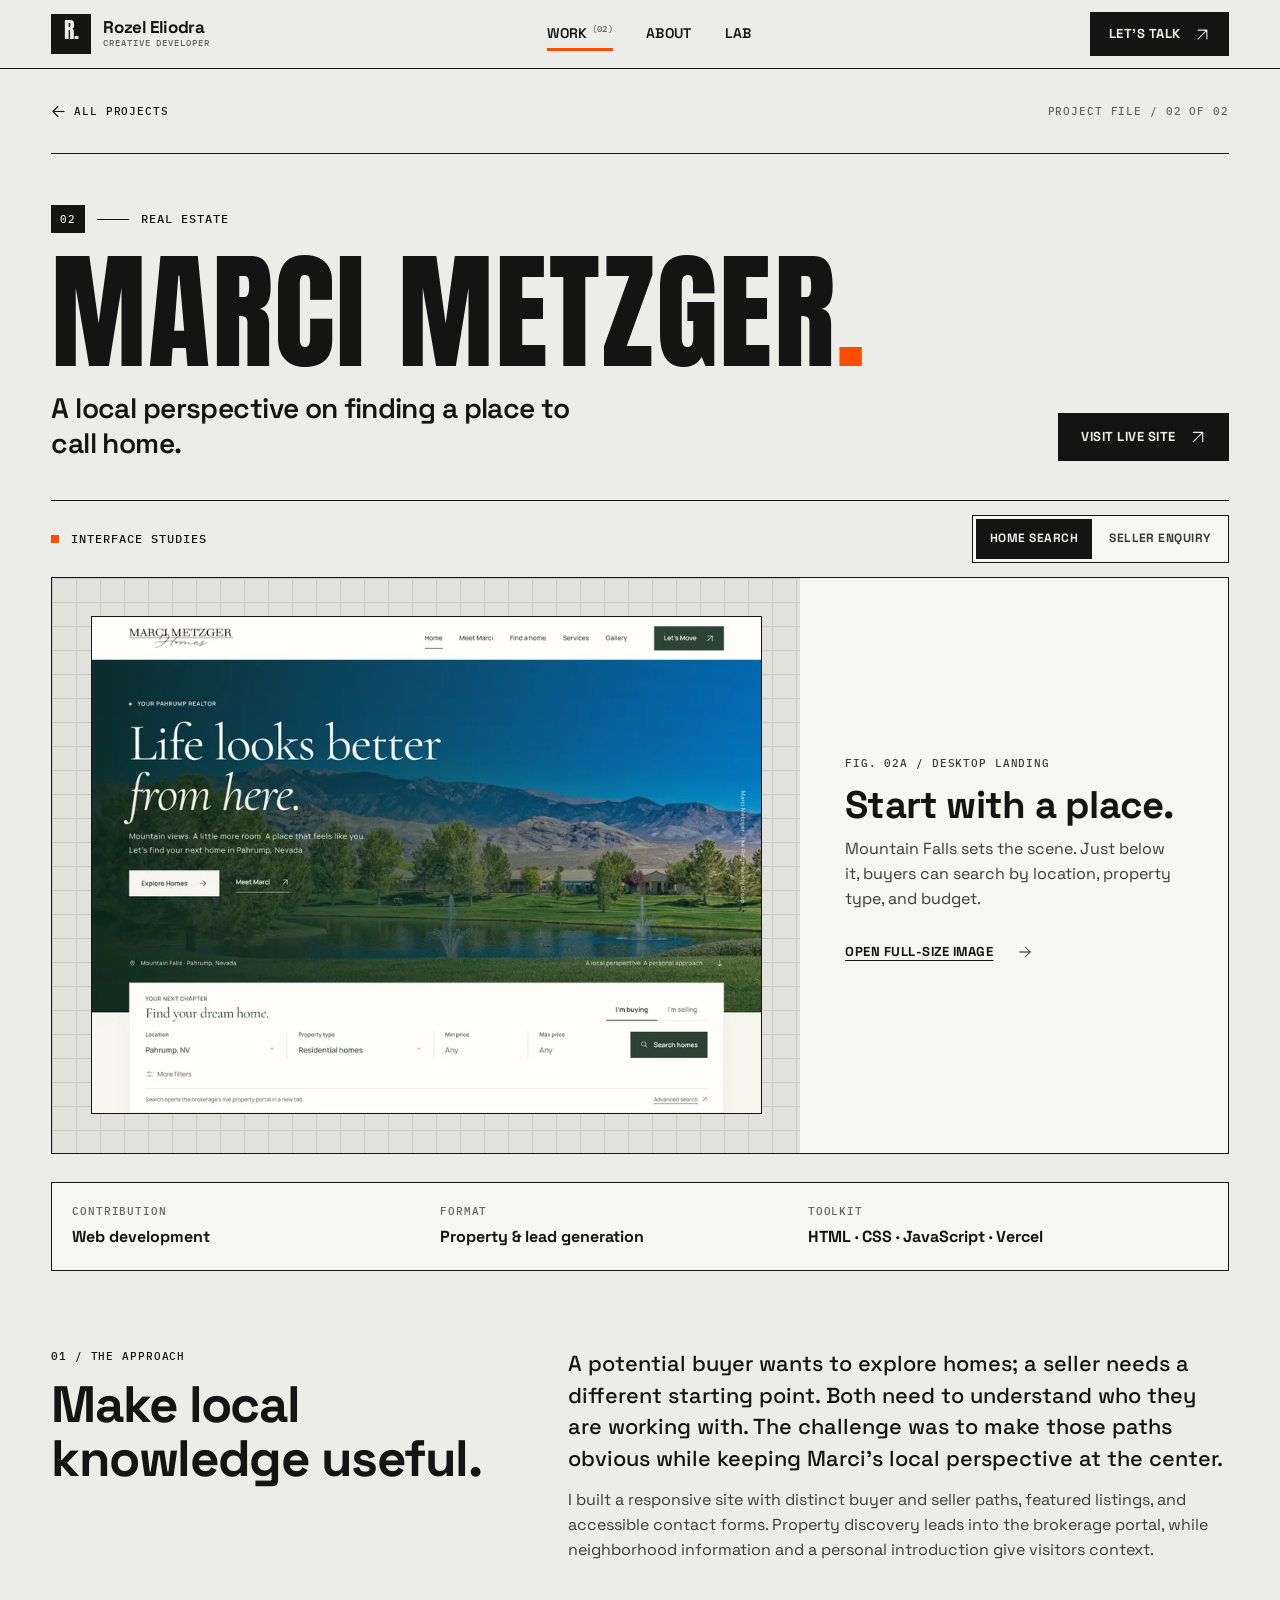
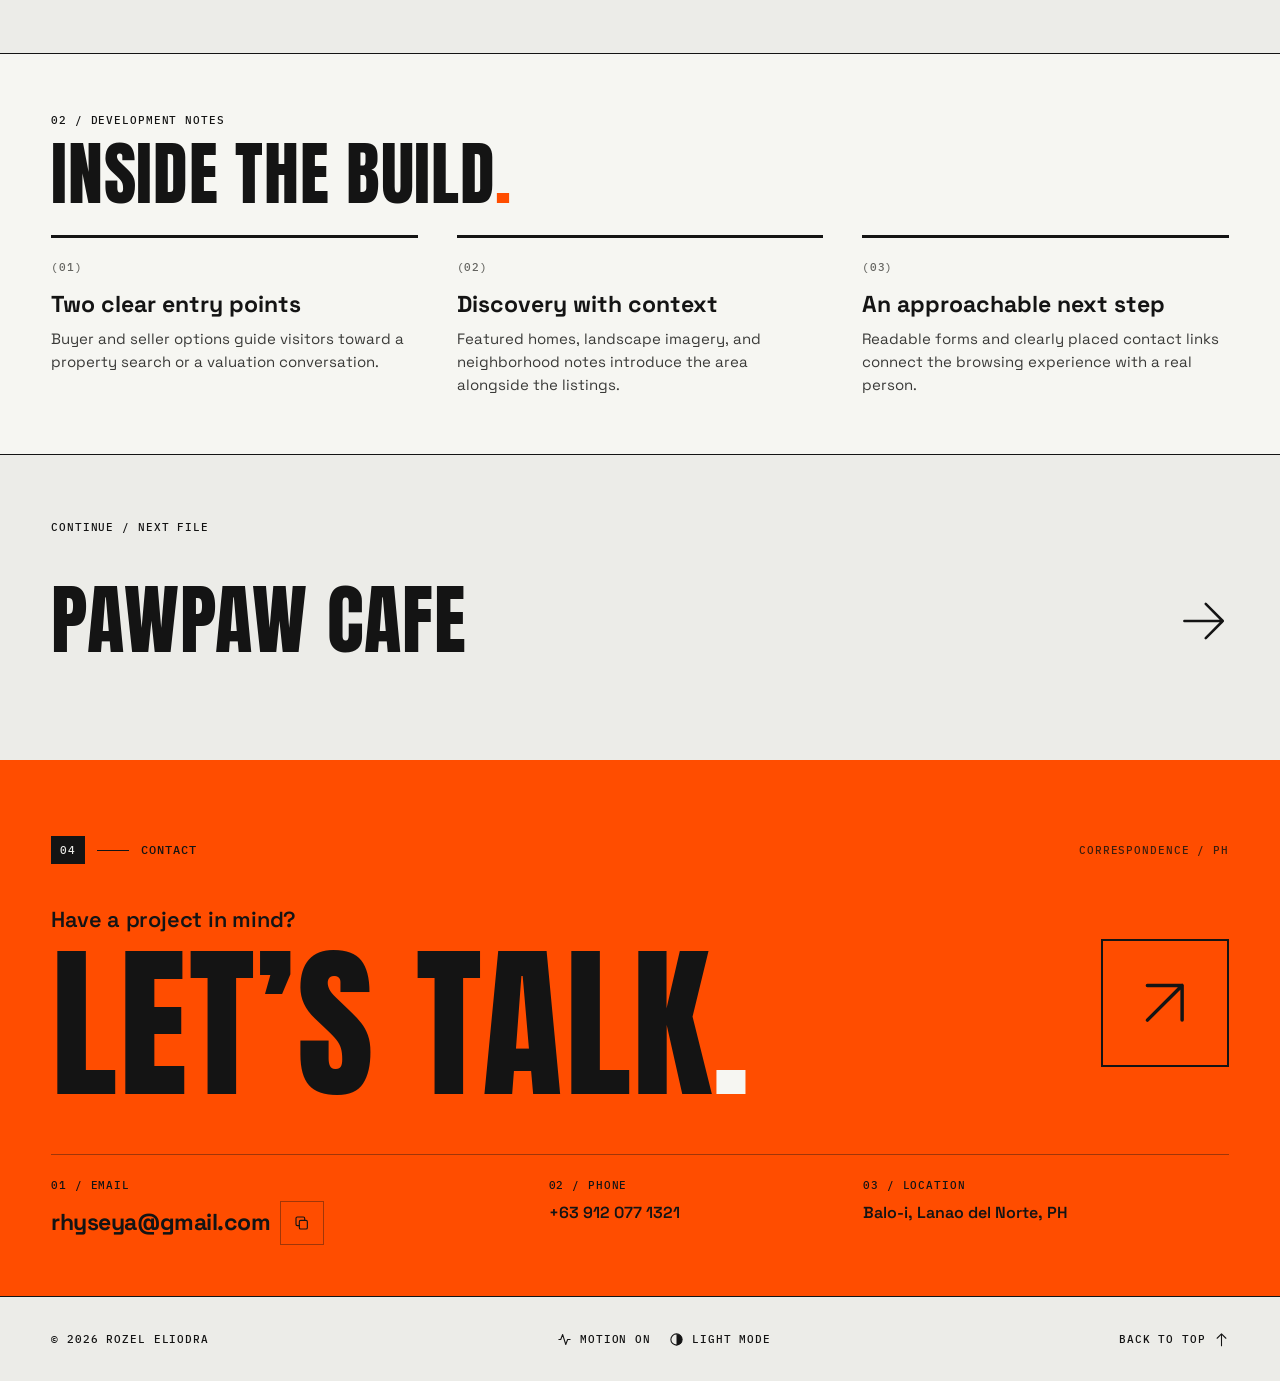
==== commit 8d2cd442: "Redesign portfolio with industrial minimal style Co-authored-by: arena-agent <297053741+arena-agent@" ====
--- a/work/marci-metzger.html
+++ b/work/marci-metzger.html
@@ -3,7 +3,7 @@
   <head>
     <meta charset="utf-8">
     <meta name="viewport" content="width=device-width,initial-scale=1">
-    <meta name="theme-color" content="#f4f2e9">
+    <meta name="theme-color" content="#ecece8">
     <meta
       name="description"
       content="A property discovery website connecting Pahrump homes, local knowledge, and a personal point of contact.">
@@ -50,15 +50,14 @@
     <a class="skip" href="#main">Skip to content</a>
     <header class="mast" data-header>
       <div class="wrap mast-inner">
-        <a class="signature" href="../index.html#home" aria-label="Rozel Eliodra, home"
-          ><svg class="re-mark" viewBox="0 0 55 36" aria-hidden="true">
-            <use href="../assets/press/symbols.svg#monogram" /></svg
-          ><span>Rozel Eliodra<span class="sig-period">.</span></span></a
-        >
+        <a class="signature" href="../index.html#home" aria-label="Rozel Eliodra, home">
+          <span class="logo-mark" aria-hidden="true">R.</span>
+          <span class="logo-text"><strong>Rozel Eliodra</strong><small>Creative Developer</small></span>
+        </a>
         <nav class="mast-nav" id="main-menu" aria-label="Primary navigation">
           <a href="../index.html#work" data-section="work">Work <sup>(02)</sup></a>
           <a href="../index.html#about" data-section="about">About</a>
-          <a href="../index.html#playground" data-section="playground">Playground</a>
+          <a href="../index.html#playground" data-section="playground">Lab</a>
         </nav>
         <div class="mast-actions">
           <a class="talk-link" href="#contact"
@@ -90,7 +89,7 @@
           ><span class="micro">Project file / 02 of 02</span>
         </div>
         <p class="chapter">
-          <span class="chapter-no">(02)</span><span class="chapter-line" aria-hidden="true"></span>Real estate
+          <span class="chapter-no">02</span><span class="chapter-line" aria-hidden="true"></span>Real estate
         </p>
         <h1 class="display case-title">Marci Metzger<span class="red-stop">.</span></h1>
         <div class="case-deck">
@@ -254,7 +253,7 @@
       <div class="wrap contact-inner">
         <div class="section-top">
           <p class="chapter">
-            <span class="chapter-no">(04)</span><span class="chapter-line" aria-hidden="true"></span>Contact
+            <span class="chapter-no">04</span><span class="chapter-line" aria-hidden="true"></span>Contact
           </p>
           <span class="micro">Correspondence / PH</span>
         </div>
@@ -313,7 +312,7 @@
             >
               <svg class="icon" aria-hidden="true" focusable="false">
                 <use href="../assets/press/symbols.svg#contrast" /></svg
-              ><span>Paper mode</span>
+              ><span>Light mode</span>
             </button>
           </div>
           <a class="utility up-link" href="#top"
--- a/styles.css
+++ b/styles.css
@@ -16,55 +16,43 @@
   font-weight: 500;
   font-display: swap;
 }
-@font-face {
-  font-family: Kalam;
-  src: url('assets/fonts/kalam.woff2') format('woff2');
-  font-weight: 400;
-  font-display: swap;
-}
-
-/* Paper, printing inks and the page grid */
+
+/* Industrial minimal — concrete, steel, safety orange. Sharp corners, hard rules, mono labels. */
 :root {
   color-scheme: light;
-  --paper: #f4f2e9;
-  --ink: #1d1e1b;
-  --soft: #4b4c45;
-  --muted: #62635b;
-  --rule: #bfbeaf;
-  --light-rule: #d6d4c7;
-  --tint: #e8e7dc;
-  --signal: #ee4a2b;
-  --blue: #254ad6;
-  --focus: #214cc5;
+  --paper: #ecece8;
+  --paper-2: #f6f6f2;
+  --ink: #141414;
+  --soft: #3a3a38;
+  --muted: #646460;
+  --line: #c9c9c2;
+  --rule: #141414;
+  --tint: #e2e2dc;
+  --accent: #ff4d00;
+  --accent-ink: #141414;
+  --focus: #c73800;
   --sans: 'Space Grotesk', Arial, sans-serif;
   --display: Anton, Impact, 'Arial Narrow', sans-serif;
   --mono: 'Plex Mono', 'Courier New', monospace;
-  --hand: Kalam, cursive;
-  --gutter: clamp(22px, 4vw, 78px);
-  --page: min(1512px, calc(100% - 2 * var(--gutter)));
-  --head: 74px;
+  --gutter: clamp(20px, 4vw, 64px);
+  --page: min(1440px, calc(100% - 2 * var(--gutter)));
+  --head: 68px;
 }
 html[data-theme='dark'] {
   color-scheme: dark;
-  --paper: #232420;
-  --ink: #f5f2e9;
-  --soft: #d8d6cc;
-  --muted: #c3c2b9;
-  --rule: #606158;
-  --light-rule: #41433b;
-  --tint: #30322b;
-  --signal: #ff6748;
-  --focus: #bac8ff;
-}
-*,
-*::before,
-*::after {
-  box-sizing: border-box;
-}
-html {
-  scroll-behavior: smooth;
-  scroll-padding-top: calc(var(--head) + 1px);
-}
+  --paper: #141414;
+  --paper-2: #1c1c1a;
+  --ink: #ecece8;
+  --soft: #cfcfc8;
+  --muted: #9a9a92;
+  --line: #333330;
+  --rule: #ecece8;
+  --tint: #1e1e1c;
+  --accent: #ff5c1a;
+  --focus: #ff5c1a;
+}
+*, *::before, *::after { box-sizing: border-box; }
+html { scroll-behavior: smooth; scroll-padding-top: calc(var(--head) + 1px); }
 body {
   margin: 0;
   background: var(--paper);
@@ -73,2220 +61,345 @@
   -webkit-font-smoothing: antialiased;
   text-rendering: optimizeLegibility;
 }
-body::after {
-  content: '';
-  position: fixed;
-  inset: 0;
-  pointer-events: none;
-  background: url('assets/press/grain.png') repeat;
-  opacity: 0.041;
-  mix-blend-mode: multiply;
-  z-index: 80;
-}
-html[data-theme='dark'] body::after {
-  mix-blend-mode: screen;
-  opacity: 0.024;
-}
-body.menu-open {
-  overflow: hidden;
-}
-::selection {
-  background: #f27958;
-  color: #191b17;
-}
-:focus-visible {
-  outline: 2px solid var(--focus);
-  outline-offset: 5px;
-}
-h1,
-h2,
-h3,
-p,
-figure,
-ol,
-ul,
-dl,
-dd,
-fieldset {
-  margin: 0;
-}
-img,
-svg {
-  display: block;
-}
-img {
-  max-width: 100%;
-}
-a {
-  color: inherit;
-  text-decoration: none;
-}
-button,
-input {
-  font: inherit;
-  color: inherit;
-}
-button {
-  cursor: pointer;
-}
-button,
-a,
-summary {
-  -webkit-tap-highlight-color: transparent;
-}
-button {
-  border: 0;
-  background: none;
-  padding: 0;
-}
-button:disabled {
-  cursor: default;
-}
-[hidden],
-html:not(.js) .enhanced {
-  display: none !important;
-}
-.wrap {
-  width: var(--page);
-  margin-inline: auto;
-}
-.icon {
-  width: 19px;
-  height: 19px;
-  flex: none;
-  fill: none;
-  stroke: currentColor;
-  stroke-width: 1.65;
-  stroke-linecap: round;
-  stroke-linejoin: round;
-}
-.display {
-  font-family: var(--display);
-  font-weight: 400;
+body.menu-open { overflow: hidden; }
+::selection { background: var(--accent); color: #141414; }
+:focus-visible { outline: 2px solid var(--focus); outline-offset: 3px; }
+h1, h2, h3, p, figure, ol, ul, dl, dd, fieldset { margin: 0; }
+img, svg { display: block; }
+img { max-width: 100%; }
+a { color: inherit; text-decoration: none; }
+button, input { font: inherit; color: inherit; }
+button { cursor: pointer; border: 0; background: none; padding: 0; -webkit-tap-highlight-color: transparent; }
+button:disabled { cursor: default; }
+a, summary { -webkit-tap-highlight-color: transparent; }
+[hidden], html:not(.js) .enhanced { display: none !important; }
+.wrap { width: var(--page); margin-inline: auto; }
+.icon { width: 19px; height: 19px; flex: none; fill: none; stroke: currentColor; stroke-width: 1.7; stroke-linecap: round; stroke-linejoin: round; }
+.display { font-family: var(--display); font-weight: 400; text-transform: uppercase; line-height: 0.95; letter-spacing: 0.01em; }
+.micro, .chapter, .utility, .records small, .case-spec dt, .lab-controls legend, .angle-control label {
+  font: 500 11px/1.5 var(--mono);
+  letter-spacing: 0.08em;
   text-transform: uppercase;
-  line-height: 0.99;
-  letter-spacing: -0.028em;
-}
-.micro,
-.chapter,
-.utility,
-.records small,
-.case-spec dt,
-.lab-controls legend,
-.angle-control label {
-  font: 500 10.5px/1.5 var(--mono);
-  letter-spacing: 0.065em;
-  text-transform: uppercase;
-}
-.sr-only {
-  position: absolute;
-  width: 1px;
-  height: 1px;
-  padding: 0;
-  margin: -1px;
-  overflow: hidden;
-  clip-path: inset(50%);
-  white-space: nowrap;
-  border: 0;
-}
-.skip {
-  position: fixed;
-  z-index: 100;
-  left: 16px;
-  top: -90px;
-  padding: 10px 18px;
-  background: var(--ink);
-  color: var(--paper);
-}
-.skip:focus {
-  top: 8px;
-}
-.red-stop {
-  color: var(--signal);
-}
-.slash {
-  padding-inline: 5px;
-  color: var(--muted);
-}
-.index-box {
-  display: inline-block;
-  width: 8px;
-  height: 8px;
-  background: var(--ink);
-}
-
-/* Masthead */
-.mast {
-  position: fixed;
-  inset: 0 0 auto;
-  z-index: 60;
-  color: var(--ink);
-  background: var(--paper);
-  border-bottom: 1px solid var(--rule);
-}
-.mast-inner {
-  height: var(--head);
-  position: relative;
-  display: flex;
-  align-items: center;
-  justify-content: space-between;
-  gap: 20px;
-}
-.signature {
-  display: inline-flex;
-  align-items: center;
-  gap: 11px;
-  line-height: 1;
-  white-space: nowrap;
-}
-.re-mark {
-  width: 47px;
-  height: 32px;
-  flex: none;
-}
-.signature > span {
-  font-size: 22px;
-  font-weight: 680;
-  letter-spacing: -0.06em;
-}
-.sig-period {
-  color: var(--signal);
-}
-.mast-nav {
-  display: flex;
-  align-items: center;
-  gap: clamp(23px, 2.8vw, 46px);
-  position: absolute;
-  left: 52%;
-  transform: translateX(-50%);
-}
-.mast-nav a {
-  position: relative;
-  padding: 9px 0;
-  font-size: 14px;
-  letter-spacing: -0.02em;
-  font-weight: 550;
-}
-.mast-nav sup {
-  font: 500 9px var(--mono);
-  vertical-align: super;
-  position: relative;
-  top: -1px;
-}
-.mast-nav a::after {
-  content: '';
-  height: 2px;
-  background: var(--signal);
-  position: absolute;
-  bottom: 4px;
-  left: 0;
-  right: 0;
-  transform: scaleX(0);
-  transform-origin: left;
-  transition: transform 0.18s;
-}
-.mast-nav a:hover::after,
-.mast-nav a[aria-current]::after {
-  transform: scaleX(1);
-}
-.mast-actions {
-  display: flex;
-  align-items: center;
-  gap: 12px;
-}
-.talk-link,
-.solid-link {
-  display: inline-flex;
-  align-items: center;
-  justify-content: center;
-  gap: 20px;
-  border: 1px solid var(--ink);
-  font-weight: 600;
-  letter-spacing: -0.028em;
-  transition:
-    background 0.18s,
-    color 0.18s,
-    transform 0.18s;
-}
-.talk-link {
-  white-space: nowrap;
-  padding: 8px 16px;
-  min-height: 37px;
-  border-radius: 99px;
-  font-size: 14px;
-}
-.talk-link .icon {
-  width: 15px;
-  height: 15px;
-}
-.talk-link:hover {
-  background: var(--ink);
-  color: var(--paper);
-}
-.menu-toggle {
-  display: none;
-}
-.reading-line {
-  position: absolute;
-  bottom: -1px;
-  left: 0;
-  height: 2px;
-  width: 100%;
-  background: var(--signal);
-  transform: scaleX(var(--read, 0));
-  transform-origin: left;
-  pointer-events: none;
-}
-
-/* The cover is a full viewport page, including its running head and foot. */
+}
+.sr-only { position: absolute; width: 1px; height: 1px; padding: 0; margin: -1px; overflow: hidden; clip-path: inset(50%); white-space: nowrap; border: 0; }
+.skip { position: fixed; z-index: 100; left: 16px; top: -90px; padding: 12px 18px; background: var(--ink); color: var(--paper); font-weight: 600; }
+.skip:focus { top: 8px; }
+.accent-stop, .red-stop { color: var(--accent); }
+.slash { padding-inline: 5px; color: var(--muted); }
+.index-box { display: inline-block; width: 8px; height: 8px; background: var(--accent); flex: none; }
+.status-dot { display: inline-block; width: 8px; height: 8px; border-radius: 50%; background: var(--accent); flex: none; }
+.hazard { height: 10px; background: repeating-linear-gradient(45deg, var(--accent) 0 14px, var(--ink) 14px 28px); }
+
+/* Masthead — equipment label bar */
+.mast { position: fixed; inset: 0 0 auto; z-index: 60; background: var(--paper); border-bottom: 1px solid var(--rule); }
+.mast-inner { height: var(--head); display: flex; align-items: center; justify-content: space-between; gap: 20px; }
+.signature { display: inline-flex; align-items: center; gap: 12px; min-height: 44px; }
+.logo-mark { display: grid; place-items: center; width: 40px; height: 40px; background: var(--ink); color: var(--paper); font: 400 22px/1 var(--display); flex: none; }
+.logo-mark::after { content: ''; }
+.logo-text { display: grid; line-height: 1.1; }
+.logo-text strong { font-size: 17px; font-weight: 700; letter-spacing: -0.02em; }
+.logo-text small { font: 500 9px/1.4 var(--mono); letter-spacing: 0.1em; text-transform: uppercase; color: var(--muted); }
+.mast-nav { display: flex; align-items: center; gap: clamp(20px, 2.6vw, 40px); }
+.mast-nav a { position: relative; padding: 10px 0; font-size: 14px; font-weight: 600; letter-spacing: 0.02em; text-transform: uppercase; }
+.mast-nav sup { font: 500 9px var(--mono); color: var(--muted); }
+.mast-nav a::after { content: ''; height: 3px; background: var(--accent); position: absolute; bottom: 4px; left: 0; right: 0; transform: scaleX(0); transform-origin: left; transition: transform 0.18s; }
+.mast-nav a:hover::after, .mast-nav a[aria-current]::after { transform: scaleX(1); }
+.mast-actions { display: flex; align-items: center; gap: 14px; }
+.mast-status { display: inline-flex; align-items: center; gap: 8px; font: 500 10px/1.4 var(--mono); letter-spacing: 0.08em; text-transform: uppercase; color: var(--soft); white-space: nowrap; }
+.talk-link, .solid-link {
+  display: inline-flex; align-items: center; justify-content: center; gap: 14px;
+  border: 1px solid var(--ink); font-weight: 700; letter-spacing: 0.04em; text-transform: uppercase;
+  transition: background 0.18s, color 0.18s, border-color 0.18s;
+}
+.talk-link { white-space: nowrap; padding: 10px 18px; min-height: 44px; font-size: 13px; background: var(--ink); color: var(--paper); }
+.talk-link .icon { width: 15px; height: 15px; }
+.talk-link:hover { background: var(--accent); border-color: var(--accent); color: var(--accent-ink); }
+.talk-link[aria-current] { background: var(--accent); border-color: var(--accent); color: var(--accent-ink); }
+.menu-toggle { display: none; }
+.reading-line { position: absolute; bottom: -1px; left: 0; height: 3px; width: 100%; background: var(--accent); transform: scaleX(var(--read, 0)); transform-origin: left; pointer-events: none; }
+
+/* Hero — blueprint grid, oversized type, spec panel */
 .hero {
   position: relative;
-  isolation: isolate;
-  display: grid;
-  grid-template-rows: auto 1fr auto auto;
-  min-height: 100vh;
-  min-height: 100dvh;
   padding-top: calc(var(--head) + 1px);
-  overflow: clip;
-}
-.folio-line {
-  display: flex;
-  align-items: center;
-  justify-content: space-between;
-  gap: 16px;
-  padding-top: clamp(18px, 2.8vh, 33px);
-  color: var(--muted);
-}
-.folio-line p:first-child {
-  display: flex;
-  align-items: center;
-  gap: 9px;
-}
-.folio-line .index-box {
-  width: 16px;
-  height: 10px;
-  background: repeating-linear-gradient(
-    90deg,
-    var(--ink) 0 2px,
-    transparent 2px 3px,
-    var(--ink) 3px 4px,
-    transparent 4px 6px
-  );
-}
-.cover-grid {
-  display: grid;
-  grid-template-columns: minmax(0, 1.04fr) minmax(0, 1fr);
-  align-items: center;
-  align-content: center;
-  gap: clamp(10px, 2.4vw, 36px);
-  padding-block: clamp(22px, 4vh, 54px) clamp(22px, 3.7vh, 46px);
-}
-.cover-copy {
-  z-index: 2;
-}
-.available {
-  display: inline-flex;
-  align-items: center;
-  gap: 8px;
-  font-size: 10px;
-  letter-spacing: 0.105em;
-  color: var(--soft);
-  margin-bottom: 19px;
-}
-.available > span {
-  width: 7px;
-  height: 7px;
-  background: var(--signal);
-  border-radius: 50%;
-}
-.cover-title {
-  font-size: clamp(78px, 10.85vw, 180px);
-  line-height: 0.97;
-  letter-spacing: -0.038em;
-  margin-left: -0.025em;
-}
-.title-line {
-  display: block;
-  width: max-content;
-  max-width: 100%;
-}
-.cover-intro {
-  max-width: 465px;
-  margin-top: 23px;
-  font-size: clamp(16px, 1.21vw, 19px);
-  line-height: 1.48;
-  letter-spacing: -0.023em;
-  color: var(--soft);
-}
-.cover-intro strong {
-  font-weight: 650;
-  color: var(--ink);
-}
-.cover-actions {
-  display: flex;
-  align-items: center;
-  flex-wrap: wrap;
-  gap: clamp(20px, 2.4vw, 38px);
-  margin-top: 25px;
-}
-.solid-link {
-  min-height: 46px;
-  padding: 11px 18px;
-  border-radius: 3px;
-  background: var(--ink);
-  color: var(--paper);
-  font-size: 14px;
-}
-.solid-link .icon {
-  width: 16px;
-  height: 16px;
-}
-.solid-link:hover {
-  transform: translateY(-2px);
-  background: var(--signal);
-  color: #191a16;
-  border-color: var(--signal);
-}
-.under-link {
-  position: relative;
-  display: inline-flex;
-  align-items: center;
-  gap: 12px;
-  font-weight: 550;
-  font-size: 14px;
-  letter-spacing: -0.025em;
-  padding-block: 5px 3px;
-  border-bottom: 1px solid var(--ink);
-}
-.under-link:hover {
-  border-color: var(--signal);
-}
-.under-link .icon {
-  width: 13px;
-  height: 13px;
-}
-
-/* Three inks, a hand cutout, and a misregistered halftone underprint. */
-.print-cover {
-  --plate: #294de3;
-  --star: #ef4929;
-  container-type: inline-size;
-  --hue: 0deg;
-  --disc-radius: 50%;
-  position: relative;
-  min-width: 0;
-  align-self: center;
-}
-.print-cover[data-mix='1'] {
-  --plate: #f69c66;
-  --star: #135bc2;
-  --hue: 200deg;
-  --disc-radius: 11% 13% 12% 9%;
-}
-.print-cover[data-mix='2'] {
-  --plate: #c4abd9;
-  --star: #81901b;
-  --hue: 80deg;
-  --disc-radius: 48% 8% 45% 10%;
-}
-.art-stage {
-  position: relative;
-  aspect-ratio: 1.29;
-  isolation: isolate;
-  perspective: 1180px;
-  user-select: none;
-}
-.art-plane,
-.ink-pop {
-  position: absolute;
-  inset: 0;
-  transform-style: preserve-3d;
-}
-.art-plane {
-  transform: rotateX(var(--rx, 0deg)) rotateY(var(--ry, 0deg));
-  transition: transform 0.4s cubic-bezier(0.16, 0.72, 0.25, 1);
-}
-.ink-disc,
-.underprint {
-  position: absolute;
-  height: 84%;
-  aspect-ratio: 1;
-  left: 23%;
-  top: 8%;
-  border-radius: var(--disc-radius);
-  transform: rotate(-10deg) translateZ(-20px);
-}
-.ink-disc {
-  background-color: var(--plate);
-  isolation: isolate;
-  overflow: hidden;
-}
-.ink-disc::after {
-  content: '';
-  position: absolute;
-  inset: 0;
-  background: url('assets/press/grain.png');
-  opacity: 0.2;
-  mix-blend-mode: soft-light;
-}
-.underprint {
-  left: 20%;
-  top: 11%;
-  background: radial-gradient(circle, var(--ink) 1.1px, transparent 1.35px) 0 0/4.5px 4.5px;
-  transform: rotate(-10deg) translateZ(-31px);
-}
-.hand-float {
-  position: absolute;
-  inset: 2% 0 0 0;
-  transform-style: preserve-3d;
-}
-.hand-print {
-  width: 100%;
-  height: 100%;
-  object-fit: contain;
-  transform: translateZ(32px) rotate(-6deg);
-  filter: hue-rotate(var(--hue));
-  pointer-events: none;
-}
-.hand-note {
-  position: absolute;
-  left: 7%;
-  bottom: 9%;
-  display: inline-flex;
-  align-items: center;
-  gap: 5px;
-  transform: rotate(-9deg);
-  font: 400 clamp(19px, 1.73vw, 28px) / 1 var(--hand);
-  color: var(--ink);
-  pointer-events: none;
-}
-.hand-note svg {
-  width: 44px;
-  height: 31px;
-  transform: translateY(-9px);
-}
-.register {
-  position: absolute;
-  width: 14px;
-  height: 14px;
-  z-index: 2;
-  color: var(--muted);
-}
-.register::before,
-.register::after {
-  content: '';
-  position: absolute;
-  top: 6px;
-  left: 0;
-  width: 100%;
-  height: 1px;
-  background: currentColor;
-}
-.register::after {
-  transform: rotate(90deg);
-}
-.rg-a {
-  top: 1%;
-  right: 5%;
-}
-.rg-b {
-  bottom: 4%;
-  left: 2%;
-}
-.art-caption {
-  position: relative;
-  z-index: 3;
-  display: flex;
-  flex-wrap: wrap;
-  justify-content: space-between;
-  align-items: center;
-  gap: 6px 12px;
-  margin: 12px 1% 0 4%;
-  padding-top: 9px;
-  border-top: 1px solid var(--rule);
-}
-.plate-credit {
-  display: grid;
-  line-height: 1.2;
-}
-.plate-credit b {
-  font-size: 11px;
-  font-weight: 500;
-  color: var(--muted);
-}
-.plate-credit > span {
-  font-weight: 550;
-  font-size: 16px;
-  letter-spacing: -0.035em;
-}
-.remix {
-  min-height: 44px;
-  display: inline-flex;
-  align-items: center;
-  gap: 8px;
-  font-weight: 550;
-  font-size: 13px;
-  letter-spacing: -0.025em;
-  color: var(--ink);
-  padding: 5px 10px;
-  border: 1px solid var(--rule);
-  border-radius: 3px;
-  background: var(--paper);
-}
-.remix:hover {
-  border-color: var(--ink);
-}
-.ink-pair {
-  display: inline-flex;
-  isolation: isolate;
-  align-items: center;
-}
-.ink-pair::before,
-.ink-pair::after {
-  content: '';
-  width: 13px;
-  height: 13px;
-  border-radius: 50%;
-  background: var(--plate);
-}
-.ink-pair::after {
-  background: var(--star);
-  margin-left: -4px;
-  box-shadow: 0 0 0 1px var(--paper);
-}
-.mix-counter {
-  padding-left: 7px;
-  border-left: 1px solid var(--rule);
-  color: var(--muted);
-  font: 500 11px/1.4 var(--mono);
-}
-.cover-foot {
-  display: flex;
-  align-items: center;
-  justify-content: space-between;
-  gap: 16px;
-  padding-block: 14px clamp(16px, 2.4vh, 30px);
-}
-.scroll-link,
-.geo {
-  display: flex;
-  align-items: center;
-  gap: 10px;
-}
-.scroll-link {
-  font-size: 10px;
-}
-.scroll-link > span {
-  display: grid;
-  place-items: center;
-  border: 1px solid var(--rule);
-  border-radius: 50%;
-  width: 29px;
-  height: 29px;
-}
-.scroll-link .icon {
-  width: 14px;
-  height: 14px;
-}
-.scroll-link:hover > span {
-  background: var(--ink);
-  color: var(--paper);
-  border-color: var(--ink);
-}
-.geo {
-  font-size: 10px;
-  color: var(--muted);
-}
-.geo .icon {
-  width: 15px;
-  height: 15px;
-}
-.geo .slash {
-  padding: 0;
-}
-.geo [data-clock] {
-  font-variant-numeric: tabular-nums;
-}
-.practice-strip {
-  overflow: hidden;
-  background: #1a1b18;
-  color: #efeee5;
-  border-block: 1px solid #1a1b18;
-  padding-block: 13px 14px;
-}
-.strip-reel {
-  display: flex;
-  width: max-content;
-}
-.strand {
-  display: flex;
-  align-items: center;
-  justify-content: space-around;
-  flex: none;
-  min-width: 100vw;
-  gap: clamp(20px, 2.8vw, 48px);
-  padding-right: clamp(20px, 2.8vw, 48px);
-  font: 400 clamp(19px, 1.75vw, 30px) / 1 var(--display);
-  letter-spacing: 0.014em;
-  text-transform: uppercase;
-  white-space: nowrap;
-}
-.strand .icon {
-  color: #f46542;
-  width: 17px;
-  height: 17px;
-}
-html[data-motion='on'] .strip-reel {
-  animation: ink-run 43s linear infinite;
-  animation-play-state: var(--ticker-play, paused);
-}
-@keyframes ink-run {
-  to {
-    transform: translateX(-50%);
+  background-image:
+    linear-gradient(var(--line) 1px, transparent 1px),
+    linear-gradient(90deg, var(--line) 1px, transparent 1px);
+  background-size: 36px 36px;
+  background-position: center top;
+  border-bottom: 1px solid var(--rule);
+}
+.hero-meta { display: flex; align-items: center; justify-content: space-between; gap: 16px; padding-top: 22px; color: var(--muted); }
+.hero-meta p:first-child { display: flex; align-items: center; gap: 10px; }
+.hero-grid { display: grid; grid-template-columns: minmax(0, 1.35fr) minmax(300px, 0.85fr); gap: clamp(28px, 4vw, 64px); align-items: stretch; padding-block: clamp(28px, 4vh, 56px) clamp(32px, 5vh, 64px); }
+.available { display: inline-flex; align-items: center; gap: 9px; color: var(--soft); margin-bottom: 20px; }
+.available > span { width: 9px; height: 9px; border-radius: 50%; background: var(--accent); }
+.hero-title { font-size: clamp(72px, 10vw, 168px); letter-spacing: 0.005em; }
+.title-line { display: block; }
+.hero-intro { max-width: 52ch; margin-top: 24px; font-size: clamp(17px, 1.3vw, 20px); line-height: 1.5; color: var(--soft); }
+.hero-intro strong { color: var(--ink); font-weight: 700; }
+.hero-actions { display: flex; flex-wrap: wrap; gap: 12px; margin-top: 28px; }
+.solid-link { min-height: 48px; padding: 13px 22px; background: var(--ink); color: var(--paper); font-size: 13px; }
+.solid-link .icon { width: 16px; height: 16px; }
+.solid-link:hover { background: var(--accent); border-color: var(--accent); color: var(--accent-ink); }
+.outline-link { display: inline-flex; align-items: center; justify-content: center; gap: 14px; min-height: 48px; padding: 13px 22px; border: 1px solid var(--ink); font-weight: 700; font-size: 13px; letter-spacing: 0.04em; text-transform: uppercase; transition: background 0.18s, color 0.18s; }
+.outline-link .icon { width: 16px; height: 16px; }
+.outline-link:hover { background: var(--ink); color: var(--paper); }
+.hero-stats { display: grid; grid-template-columns: repeat(3, 1fr); margin-top: 36px; border: 1px solid var(--rule); background: var(--paper-2); }
+.hero-stats > div { padding: 14px 16px; }
+.hero-stats > div + div { border-left: 1px solid var(--line); }
+.hero-stats dt { font: 500 10px/1.5 var(--mono); letter-spacing: 0.08em; text-transform: uppercase; color: var(--muted); margin-bottom: 4px; }
+.hero-stats dd { font-weight: 700; font-size: 16px; letter-spacing: -0.01em; }
+.spec-panel { display: flex; flex-direction: column; border: 1px solid var(--rule); background: var(--paper-2); }
+.spec-head { display: flex; align-items: center; justify-content: space-between; gap: 12px; padding: 14px 18px; border-bottom: 1px solid var(--rule); color: var(--muted); }
+.spec-mark { display: grid; place-items: center; gap: 6px; padding: clamp(28px, 4vw, 48px) 20px; text-align: center; }
+.spec-big { font: 400 clamp(88px, 8vw, 132px)/0.9 var(--display); letter-spacing: 0.02em; }
+.spec-sub { font: 500 11px/1.5 var(--mono); letter-spacing: 0.22em; text-transform: uppercase; color: var(--muted); }
+.spec-list { border-top: 1px solid var(--rule); }
+.spec-list > div { display: flex; align-items: center; justify-content: space-between; gap: 16px; padding: 13px 18px; }
+.spec-list > div + div { border-top: 1px solid var(--line); }
+.spec-list dt { font: 500 10px/1.5 var(--mono); letter-spacing: 0.08em; text-transform: uppercase; color: var(--muted); }
+.spec-list dd { font-weight: 700; font-size: 14px; text-align: right; display: inline-flex; align-items: center; gap: 8px; }
+.spec-panel .hazard { margin-top: auto; }
+
+/* Marquee */
+.practice-strip { overflow: hidden; background: var(--ink); color: var(--paper); border-top: 1px solid var(--rule); padding-block: 14px; }
+.strip-reel { display: flex; width: max-content; }
+.strand { display: flex; align-items: center; flex: none; min-width: 100vw; gap: clamp(22px, 3vw, 48px); padding-right: clamp(22px, 3vw, 48px); font: 400 clamp(20px, 1.8vw, 30px)/1 var(--display); letter-spacing: 0.04em; text-transform: uppercase; white-space: nowrap; }
+.strand .sep { color: var(--accent); font-size: 0.55em; }
+html[data-motion='on'] .strip-reel { animation: ink-run 36s linear infinite; animation-play-state: var(--ticker-play, paused); }
+@keyframes ink-run { to { transform: translateX(-50%); } }
+
+/* Sections */
+.section { padding-block: clamp(56px, 7vw, 104px); }
+.section-top { display: flex; align-items: center; justify-content: space-between; gap: 16px; margin-bottom: clamp(22px, 3vw, 40px); }
+.section-top > .micro { color: var(--muted); }
+.chapter { display: flex; align-items: center; gap: 12px; font-size: 12px; }
+.chapter-no { display: inline-grid; place-items: center; min-width: 34px; height: 28px; padding-inline: 8px; background: var(--ink); color: var(--paper); font-size: 11px; }
+.chapter-line { width: 32px; height: 1px; background: currentColor; }
+.section-title { font-size: clamp(56px, 7vw, 112px); }
+.lab-heading { display: flex; align-items: flex-end; justify-content: space-between; gap: 25px; margin-bottom: clamp(26px, 3vw, 44px); }
+.lab-heading > p { color: var(--soft); font-size: 16px; max-width: 38ch; }
+
+/* Profile — inverted industrial panel */
+.profile { background: #141414; color: #ecece8; --muted: #a8a8a0; --line: #333330; --rule: #ecece8; --focus: #ff5c1a; }
+html[data-theme='dark'] .profile { background: #000; }
+.profile .chapter-no { background: var(--accent); color: #141414; }
+.profile-grid { display: grid; grid-template-columns: minmax(0, 0.72fr) minmax(0, 1.28fr); gap: clamp(36px, 6vw, 96px); align-items: start; }
+.profile-photo { width: min(100%, 380px); }
+.photo-print { aspect-ratio: 1 / 1; border: 1px solid #ecece8; overflow: hidden; background: #2a2a28; }
+.photo-print img { width: 100%; height: 100%; object-fit: cover; object-position: 50% 26%; filter: grayscale(1) contrast(1.06); }
+.profile-photo figcaption { display: flex; justify-content: space-between; gap: 12px; padding-top: 10px; font-size: 11px; color: #cfcfc8; }
+.profile-text .section-title { max-width: 12ch; }
+.profile-lead { max-width: 30ch; font-size: clamp(21px, 2.2vw, 34px); font-weight: 600; line-height: 1.2; letter-spacing: -0.02em; margin-top: 22px; }
+.profile-text > p:not(.profile-lead) { max-width: 62ch; color: #c4c4bc; font-size: 16px; margin-top: 16px; }
+.cap-list { display: flex; flex-wrap: wrap; gap: 8px; list-style: none; padding: 0; margin-top: 22px; }
+.cap-list li { border: 1px solid #4a4a46; padding: 8px 12px; font: 500 11px/1.4 var(--mono); letter-spacing: 0.04em; text-transform: uppercase; color: #e8e8e0; }
+.record-grid { display: grid; grid-template-columns: 0.72fr 1.28fr; gap: clamp(36px, 6vw, 96px); margin-top: clamp(48px, 6vw, 88px); padding-top: clamp(28px, 3vw, 44px); border-top: 1px solid #333330; }
+.record-grid > div > .micro { color: var(--muted); }
+.record-title { font-size: clamp(30px, 3.6vw, 54px); line-height: 1.05; letter-spacing: -0.02em; font-weight: 600; margin-top: 12px; }
+.records details { border-bottom: 1px solid #333330; }
+.records details:first-child { border-top: 1px solid #333330; }
+.records summary { cursor: pointer; display: flex; align-items: center; justify-content: space-between; list-style: none; gap: 12px; padding: 16px 0; min-height: 56px; }
+.records summary::-webkit-details-marker { display: none; }
+.records small { color: var(--muted); display: block; font-size: 10px; margin-bottom: 4px; }
+.records strong { font-size: clamp(18px, 1.6vw, 24px); line-height: 1.3; font-weight: 600; letter-spacing: -0.01em; }
+.records .icon { width: 18px; height: 18px; color: var(--accent); transition: transform 0.2s; flex: none; }
+.records details[open] .icon { transform: rotate(45deg); }
+.records details > div { padding: 0 28px 20px 0; color: #c1c1b8; font-size: 15px; }
+.records .record-org { color: #f0f0e8; font-weight: 600; margin-bottom: 6px; }
+
+/* Lab */
+.lab-console { border: 1px solid var(--rule); background: var(--paper-2); }
+.lab-console.is-ready { display: grid; grid-template-columns: minmax(0, 1.65fr) minmax(260px, 1fr); }
+.lab-output { position: relative; display: grid; place-items: center; min-width: 0; padding: clamp(18px, 3vw, 44px) clamp(18px, 3.6vw, 56px) 54px; overflow: hidden; background-image: linear-gradient(var(--line) 1px, transparent 1px), linear-gradient(90deg, var(--line) 1px, transparent 1px); background-size: 28px 28px; }
+.lab-output svg#proof { width: 100%; height: auto; max-width: 710px; background: #efede1; border: 1px solid var(--ink); user-select: none; }
+.is-ready #proof { cursor: grab; touch-action: pan-y; }
+.is-ready #proof.is-grabbing { cursor: grabbing; }
+.lab-output figcaption { position: absolute; bottom: 14px; left: 0; right: 0; display: flex; align-items: center; justify-content: center; gap: 8px; font-size: 11px; color: var(--muted); }
+.lab-output figcaption .icon { width: 14px; height: 14px; }
+.lab-controls { padding: clamp(22px, 3vw, 44px); border-left: 1px solid var(--rule); background: var(--paper); display: flex; flex-direction: column; align-items: stretch; justify-content: center; gap: 22px; }
+.lab-panel-title { display: flex; align-items: center; gap: 9px; padding-bottom: 16px; border-bottom: 1px solid var(--rule); }
+.lab-controls fieldset { padding: 0; border: 0; min-width: 0; }
+.lab-controls legend, .angle-control label { margin-bottom: 10px; color: var(--soft); }
+.choice-row { display: flex; flex-wrap: wrap; gap: 8px; }
+.ink-row { display: grid; grid-template-columns: repeat(auto-fit, minmax(min(5rem, 100%), 1fr)); gap: 8px; }
+.choice-row label, .ink-row label { position: relative; cursor: pointer; }
+.choice-row input, .ink-row input { position: absolute; width: 1px; height: 1px; margin: 0; opacity: 0; }
+.choice-row label span { display: grid; place-items: center; min-height: 44px; min-width: 64px; padding: 8px 14px; border: 1px solid var(--rule); font-weight: 600; font-size: 14px; }
+.choice-row input:checked + span { background: var(--ink); color: var(--paper); }
+.ink-row label span { display: grid; gap: 6px; align-content: center; min-height: 60px; padding: 8px; border: 1px solid var(--rule); color: var(--soft); font-size: 12px; font-weight: 600; text-align: center; }
+.ink-row label span::before { content: ''; height: 16px; background: var(--swatch); border: 1px solid var(--line); }
+.ink-row input:checked + span { color: var(--ink); border-color: var(--ink); box-shadow: inset 0 0 0 1px var(--ink); }
+.choice-row input:focus-visible + span, .ink-row input:focus-visible + span { outline: 2px solid var(--focus); outline-offset: 3px; }
+.angle-control { display: grid; grid-template-columns: 1fr auto; align-items: center; gap: 6px; }
+.angle-control label { margin: 0; }
+.angle-control output { font: 500 12px/1.4 var(--mono); }
+.angle-control input { width: 100%; grid-column: 1/-1; accent-color: var(--accent); cursor: pointer; min-height: 28px; margin: 0; }
+.export-print { justify-content: space-between; }
+.reset-print { align-self: flex-start; margin-top: -8px; }
+.lab-fallback { padding: 18px; font-size: 14px; }
+
+/* Contact — safety orange */
+.contact { background: var(--accent); color: #141414; --muted: #3d1e0e; --rule: #141414; --focus: #141414; }
+.contact-inner { padding-block: clamp(52px, 6vw, 92px) clamp(36px, 4vw, 60px); }
+.contact .section-top { margin-bottom: clamp(26px, 3vw, 44px); }
+.contact .chapter-no { background: #141414; color: #ecece8; }
+.contact-head { display: flex; gap: 20px; align-items: center; justify-content: space-between; }
+.contact-pre { font-size: clamp(18px, 1.7vw, 26px); font-weight: 600; letter-spacing: -0.01em; margin-bottom: 8px; }
+.contact-head h2 { font-size: clamp(76px, 13vw, 208px); line-height: 0.95; }
+.contact-head h2 span { color: #f6f6f2; }
+.contact-arrow { display: grid; place-items: center; border: 2px solid #141414; width: clamp(64px, 10vw, 140px); aspect-ratio: 1; flex: none; transition: background 0.2s, color 0.2s; }
+.contact-arrow .icon { width: 48%; height: 48%; stroke-width: 1.4; }
+.contact-arrow:hover { background: #141414; color: #ecece8; }
+.contact-grid { display: grid; grid-template-columns: 1.3fr 0.8fr 1fr; gap: 22px; margin-top: clamp(32px, 4vw, 60px); padding-top: 22px; border-top: 1px solid #14141466; }
+.contact-grid .micro { margin-bottom: 8px; }
+.contact-grid a:not(.mail), .contact-grid div > p:not(.micro) { font-size: 16px; font-weight: 600; }
+.mail-row { display: flex; align-items: center; gap: 10px; flex-wrap: wrap; }
+.mail { font-size: clamp(19px, 1.8vw, 28px); letter-spacing: -0.02em; line-height: 1.3; font-weight: 700; }
+.contact-grid a:hover { text-decoration: underline; text-underline-offset: 4px; }
+.copy { display: grid; place-items: center; width: 44px; height: 44px; border: 1px solid #14141466; }
+.copy .icon { width: 16px; height: 16px; }
+.copy:hover { background: #141414; color: #ecece8; }
+.end-paper { background: var(--paper); color: var(--ink); border-top: 1px solid var(--rule); }
+.colophon { display: flex; align-items: center; justify-content: space-between; gap: 20px; padding-block: 20px; }
+.utilities { display: flex; align-items: center; gap: 18px; }
+.utility { display: inline-flex; align-items: center; gap: 8px; font-size: 11px; min-height: 44px; }
+.utility:hover { text-decoration: underline; text-underline-offset: 3px; }
+.utility .icon { width: 15px; height: 15px; }
+.utility:disabled { text-decoration: none; color: var(--muted); }
+.notice { position: fixed; z-index: 90; bottom: 18px; left: 50%; width: max-content; max-width: calc(100vw - 32px); transform: translate(-50%, 7px); background: var(--ink); color: var(--paper); padding: 12px 18px; pointer-events: none; font-size: 14px; font-weight: 600; opacity: 0; transition: transform 0.18s, opacity 0.18s; }
+.notice.show { opacity: 1; transform: translate(-50%, 0); }
+
+/* Case pages */
+.case-main { padding-top: calc(var(--head) + 1px); }
+.case-breadcrumb { display: flex; justify-content: space-between; align-items: center; gap: 10px; border-bottom: 1px solid var(--rule); padding-block: 20px; margin-bottom: clamp(32px, 4vw, 64px); }
+.case-breadcrumb > .micro { color: var(--muted); }
+.case-title { font-size: clamp(68px, 10vw, 160px); margin-block: 18px; }
+.case-deck { display: flex; align-items: flex-end; justify-content: space-between; gap: 25px; margin-bottom: clamp(24px, 3vw, 44px); }
+.case-deck p { font-size: clamp(20px, 2.2vw, 34px); font-weight: 600; max-width: 30ch; line-height: 1.25; letter-spacing: -0.02em; }
+.case-spec { display: grid; grid-template-columns: 1fr 1fr 1.15fr; gap: 20px; border: 1px solid var(--rule); background: var(--paper-2); padding: 20px; margin-top: 28px; }
+.case-spec dt { color: var(--muted); margin-bottom: 6px; }
+.case-spec dd { font-size: 16px; font-weight: 700; }
+.case-story { display: grid; grid-template-columns: 0.8fr 1.2fr; gap: clamp(28px, 6vw, 96px); padding-block: clamp(44px, 6vw, 92px); }
+.case-story h2 { font-size: clamp(32px, 4vw, 62px); line-height: 1.05; letter-spacing: -0.03em; margin-top: 14px; max-width: 14ch; }
+.case-story > div:last-child > p { color: var(--soft); margin-bottom: 14px; }
+.case-story .story-lead { font-size: clamp(19px, 1.7vw, 26px); line-height: 1.45; color: var(--ink) !important; font-weight: 500; }
+.case-build { background: var(--paper-2); border-block: 1px solid var(--rule); padding-block: clamp(36px, 4.5vw, 68px); }
+.case-build h2 { font-size: clamp(44px, 5.5vw, 88px); margin: 12px 0 28px; }
+.build-list { display: grid; grid-template-columns: repeat(3, 1fr); gap: clamp(18px, 3vw, 44px); padding: 0; list-style: none; }
+.build-list li { padding-top: 16px; border-top: 3px solid var(--ink); }
+.build-list .micro { color: var(--muted); }
+.build-list h3 { font-size: clamp(20px, 1.8vw, 27px); line-height: 1.2; font-weight: 700; margin: 12px 0 8px; }
+.build-list p { color: var(--soft); font-size: 15px; }
+.next-project { padding-block: clamp(40px, 5vw, 76px); }
+.next-project a { display: flex; justify-content: space-between; align-items: center; gap: 20px; margin-top: 10px; }
+.next-project .display { font-size: clamp(44px, 6vw, 96px); }
+.next-project .icon { width: clamp(28px, 4vw, 56px); height: auto; stroke-width: 1.2; }
+.next-project a:hover { color: var(--accent); }
+
+@media (max-width: 1020px) {
+  :root { --head: 64px; }
+  .hero-grid { grid-template-columns: minmax(0, 1.2fr) minmax(280px, 0.9fr); gap: 28px; }
+  .hero-title { font-size: 10.5vw; }
+  .profile-grid, .record-grid { gap: 40px; }
+  .contact-grid { grid-template-columns: 1.15fr 0.75fr 1fr; }
+  .lab-controls { gap: 16px; }
+  .strand { font-size: 20px; }
+  .mast-status { display: none; }
+}
+@media (max-width: 760px) {
+  :root { --head: 60px; }
+  .logo-mark { width: 36px; height: 36px; }
+  .logo-text strong { font-size: 15px; }
+  .talk-link { padding: 8px 14px; min-height: 40px; font-size: 12px; }
+  .js .menu-toggle { display: flex; width: 44px; height: 44px; flex-direction: column; align-items: center; justify-content: center; gap: 6px; border: 1px solid var(--rule); }
+  .menu-toggle span { width: 20px; height: 2px; background: var(--ink); transition: transform 0.17s; }
+  .menu-toggle[aria-expanded='true'] span:first-child { transform: translateY(4px) rotate(45deg); }
+  .menu-toggle[aria-expanded='true'] span:last-child { transform: translateY(-4px) rotate(-45deg); }
+  .js .mast-nav { display: none; position: absolute; top: calc(100% + 1px); left: 0; right: 0; padding: 8px var(--gutter) 18px; background: var(--paper); border-bottom: 1px solid var(--rule); }
+  .js .mast-nav.open { display: flex; flex-direction: column; gap: 0; }
+  .js .mast-nav a { font-size: 20px; border-bottom: 1px solid var(--line); padding-block: 14px; }
+  .js .mast-nav a::after { display: none; }
+  html:not(.js) { --head: 104px; }
+  html:not(.js) .mast-inner { flex-wrap: wrap; padding-block: 10px; gap: 0; }
+  html:not(.js) .mast-nav { order: 3; position: static; width: 100%; justify-content: space-between; }
+  html:not(.js) .mast-nav a { font-size: 13px; }
+  .hero-meta { padding-top: 18px; }
+  .hero-grid { grid-template-columns: 1fr; gap: 28px; padding-block: 26px 36px; }
+  .hero-title { font-size: clamp(64px, 17vw, 110px); }
+  .hero-intro { font-size: 17px; }
+  .spec-panel { order: 2; }
+  .hero-stats { grid-template-columns: 1fr 1fr 1fr; }
+  .hero-stats > div { padding: 12px; }
+  .hero-stats dd { font-size: 14px; }
+  .strand { font-size: 18px; gap: 22px; padding-right: 22px; }
+  .section { padding-block: 48px; }
+  .section-title { font-size: clamp(48px, 11vw, 76px); }
+  .profile-grid { grid-template-columns: 1fr; gap: 28px; }
+  .profile-photo { width: min(72%, 320px); }
+  .record-grid { grid-template-columns: 1fr; gap: 22px; margin-top: 36px; }
+  .record-title br { display: none; }
+  .lab-heading { display: block; margin-bottom: 22px; }
+  .lab-heading > p { margin-top: 12px; }
+  .lab-console.is-ready { grid-template-columns: 1fr; }
+  .lab-output { padding: 18px 18px 48px; }
+  .lab-controls { border-left: 0; border-top: 1px solid var(--rule); padding: 20px; }
+  .contact-grid { grid-template-columns: 1fr 1fr; gap: 20px; }
+  .contact-grid > div:first-child { grid-column: 1/-1; }
+  .contact-head h2 { font-size: clamp(68px, 16vw, 110px); }
+  .contact-arrow { width: clamp(52px, 12vw, 76px); }
+  .mail { font-size: 21px; }
+  .colophon { flex-wrap: wrap; gap: 10px 16px; }
+  .utilities { order: 3; width: 100%; }
+  .case-breadcrumb { padding-block: 14px; margin-bottom: 26px; }
+  .case-title { font-size: clamp(56px, 12vw, 84px); }
+  .case-deck { flex-direction: column; align-items: flex-start; gap: 16px; }
+  .case-spec { grid-template-columns: 1fr; gap: 14px; }
+  .case-story { grid-template-columns: 1fr; gap: 16px; }
+  .build-list { grid-template-columns: 1fr; }
+  .next-project .display { font-size: clamp(38px, 9vw, 60px); }
+}
+@media (max-width: 480px) {
+  .logo-text small { display: none; }
+  .hero-stats > div { padding: 10px 8px; }
+  .hero-stats dt { font-size: 9px; }
+  .hero-stats dd { font-size: clamp(11px, 3.2vw, 14px); }
+  .contact-grid { grid-template-columns: 1fr; }
+  .contact-head h2 { font-size: clamp(42px, 12vw, 58px); }
+  .hero-meta-right { display: none; }
+}
+@media (max-width: 380px) {
+  .mast-inner { gap: 8px; }
+  .signature { gap: 8px; }
+  .logo-text strong { font-size: 14px; white-space: nowrap; }
+  .mast-actions { gap: 6px; }
+  .talk-link { padding-inline: 9px; font-size: 11px; }
+  .talk-link .icon { display: none; }
+  .hero-actions > a { flex: 1 1 0; min-width: 0; padding-inline: 10px; gap: 8px; }
+}
+@media (prefers-reduced-motion: reduce) {
+  html { scroll-behavior: auto; }
+  *, *::before, *::after { animation: none !important; transition-duration: 0s !important; }
+}
+html[data-motion='off'] { scroll-behavior: auto; }
+html[data-motion='off'] *, html[data-motion='off'] *::before, html[data-motion='off'] *::after { animation: none !important; transition-duration: 0s !important; }
+@media print {
+  :root, html[data-theme='dark'] {
+    color-scheme: light;
+    --paper: #fff; --paper-2: #fff; --ink: #141414; --soft: #333;
+    --muted: #555; --line: #bbb; --rule: #141414; --tint: #f3f3f3; --accent: #141414;
   }
-}
-
-.art-tools {
-  flex: none;
-  margin-left: auto;
-  white-space: nowrap;
-  display: flex;
-  align-items: stretch;
-  gap: 5px;
-}
-.plate-motion {
-  display: grid;
-  place-items: center;
-  border: 1px solid var(--rule);
-  background: var(--paper);
-  border-radius: 3px;
-  color: var(--ink);
-  min-width: 44px;
-  min-height: 44px;
-}
-.plate-motion .icon {
-  width: 15px;
-  height: 15px;
-}
-.plate-motion:hover:not(:disabled) {
-  border-color: var(--ink);
-}
-.plate-motion:disabled {
-  display: none;
-}
-.talk-link[aria-current] {
-  background: var(--ink);
-  color: var(--paper);
-}
-
-/* Section furniture */
-.section {
-  padding-block: clamp(58px, 6.5vw, 105px);
-}
-.section-top {
-  display: flex;
-  align-items: center;
-  justify-content: space-between;
-  gap: 16px;
-  margin-bottom: clamp(20px, 2.5vw, 39px);
-}
-.section-top > .micro {
-  color: var(--muted);
-  font-size: 9px;
-}
-.chapter {
-  font-size: 11px;
-  display: flex;
-  align-items: center;
-  gap: 10px;
-}
-.chapter-no {
-  color: var(--muted);
-}
-.chapter-line {
-  width: 26px;
-  height: 1px;
-  background: currentColor;
-}
-.section-title {
-  font-size: clamp(57px, 6.8vw, 109px);
-}
-.lab-heading {
-  display: flex;
-  align-items: flex-end;
-  justify-content: space-between;
-  gap: 25px;
-  margin-bottom: clamp(27px, 2.8vw, 43px);
-}
-/* Profile and working record */
-.profile {
-  background: #232420;
-  color: #f3f1e8;
-  --muted: #b0b1a6;
-  --rule: #51534a;
-  --focus: #dac3ff;
-  --signal: #fc6745;
-}
-.profile-grid {
-  display: grid;
-  grid-template-columns: minmax(0, 0.75fr) minmax(0, 1.25fr);
-  gap: clamp(38px, 8vw, 132px);
-  align-items: center;
-}
-.profile-photo {
-  width: min(100%, 375px);
-  justify-self: center;
-}
-.photo-print {
-  position: relative;
-  isolation: isolate;
-  background: #c9c6ad;
-  overflow: hidden;
-}
-.photo-print img {
-  width: 100%;
-  aspect-ratio: 1.02;
-  object-fit: cover;
-  object-position: 50% 26%;
-  height: auto;
-  filter: grayscale(1) contrast(1.08);
-  mix-blend-mode: multiply;
-}
-.photo-print::after {
-  content: '';
-  position: absolute;
-  inset: 0;
-  background: radial-gradient(circle, #16161699 0.5px, transparent 0.86px) 0 0/2.4px 2.4px;
-  opacity: 0.35;
-}
-.profile-photo figcaption {
-  display: flex;
-  justify-content: space-between;
-  padding-top: 9px;
-  border-top: 5px solid var(--signal);
-  font-size: 11px;
-  color: #d5d4c8;
-}
-.profile-text .section-title {
-  max-width: 10ch;
-  font-size: clamp(56px, 6vw, 98px);
-}
-.profile-lead {
-  max-width: 29ch;
-  font-size: clamp(20px, 2.1vw, 33px);
-  font-weight: 500;
-  line-height: 1.23;
-  letter-spacing: -0.045em;
-  margin-top: 20px;
-}
-.profile-text > p:not(.profile-lead) {
-  max-width: 60ch;
-  color: #c4c6ba;
-  font-size: 15px;
-  margin-top: 14px;
-}
-.cap-list {
-  display: flex;
-  flex-wrap: wrap;
-  gap: 7px;
-  list-style: none;
-  padding: 0;
-  margin-top: 19px;
-}
-.cap-list li {
-  border: 1px solid var(--rule);
-  padding: 4px 9px;
-  font: 500 10px/1.6 var(--mono);
-  color: #dddfd3;
-}
-.record-grid {
-  display: grid;
-  grid-template-columns: 0.75fr 1.25fr;
-  gap: clamp(38px, 8vw, 132px);
-  margin-top: clamp(48px, 6vw, 90px);
-  padding-top: clamp(28px, 3vw, 49px);
-  border-top: 1px solid var(--rule);
-}
-.record-grid > div > .micro {
-  color: var(--muted);
-}
-.record-title {
-  font-size: clamp(27px, 3.6vw, 56px);
-  line-height: 1.03;
-  letter-spacing: -0.056em;
-  font-weight: 500;
-  margin-top: 10px;
-}
-.records details {
-  border-bottom: 1px solid var(--rule);
-}
-.records details:first-child {
-  border-top: 1px solid var(--rule);
-}
-.records summary {
-  cursor: pointer;
-  display: flex;
-  align-items: center;
-  justify-content: space-between;
-  list-style: none;
-  gap: 12px;
-  padding: 14px 0;
-}
-.records summary::-webkit-details-marker {
-  display: none;
-}
-.records small {
-  color: var(--muted);
-  display: block;
-  font-size: 9px;
-  margin-bottom: 4px;
-}
-.records strong {
-  font-size: clamp(17px, 1.55vw, 24px);
-  line-height: 1.3;
-  letter-spacing: -0.035em;
-  font-weight: 500;
-}
-.records .icon {
-  width: 16px;
-  height: 16px;
-  color: var(--signal);
-  transition: transform 0.2s;
-}
-.records details[open] .icon {
-  transform: rotate(45deg);
-}
-.records details > div {
-  padding: 0 24px 18px 0;
-  color: #c1c3b7;
-  font-size: 14px;
-}
-.records .record-org {
-  color: #f0eee3;
-  font-weight: 550;
-  margin-bottom: 5px;
-}
-
-/* Playground: a real parametric drawing with a printable, self-contained SVG. */
-.lab-heading > p {
-  color: var(--soft);
-  font-size: 15px;
-  max-width: 37ch;
-}
-.lab-console {
-  border: 1px solid var(--rule);
-  background: var(--tint);
-}
-.lab-console.is-ready {
-  display: grid;
-  grid-template-columns: minmax(0, 1.65fr) minmax(240px, 1fr);
-}
-.lab-output {
-  position: relative;
-  display: grid;
-  place-items: center;
-  min-width: 0;
-  background: var(--tint);
-  padding: clamp(18px, 3vw, 46px) clamp(18px, 3.6vw, 58px) 52px;
-  overflow: hidden;
-}
-.lab-output svg#proof {
-  width: 100%;
-  height: auto;
-  max-width: 710px;
-  background: #efede1;
-  box-shadow:
-    1px 2px 0 #b5b4a5,
-    4px 9px 15px -8px #33342a45;
-  user-select: none;
-}
-.is-ready #proof {
-  cursor: grab;
-  touch-action: pan-y;
-}
-.is-ready #proof.is-grabbing {
-  cursor: grabbing;
-}
-.lab-output figcaption {
-  position: absolute;
-  bottom: 12px;
-  left: 0;
-  right: 0;
-  display: flex;
-  align-items: center;
-  justify-content: center;
-  gap: 6px;
-  font-size: 11px;
-  color: var(--muted);
-}
-.lab-output figcaption .icon {
-  width: 13px;
-  height: 13px;
-}
-.lab-controls {
-  padding: clamp(22px, 3vw, 46px);
-  border-left: 1px solid var(--rule);
-  background: var(--paper);
-  display: flex;
-  flex-direction: column;
-  align-items: stretch;
-  justify-content: center;
-  gap: 22px;
-}
-.lab-panel-title {
-  display: flex;
-  align-items: center;
-  gap: 8px;
-  padding-bottom: 15px;
-  border-bottom: 1px solid var(--rule);
-  font-size: 10px;
-}
-.lab-panel-title .index-box {
-  background: var(--signal);
-  width: 7px;
-  height: 7px;
-}
-.lab-controls fieldset {
-  padding: 0;
-  border: 0;
-  min-width: 0;
-}
-.lab-controls legend,
-.angle-control label {
-  margin-bottom: 9px;
-  color: var(--soft);
-  font-size: 10px;
-}
-.choice-row {
-  display: flex;
-  flex-wrap: wrap;
-  gap: 6px;
-}
-.ink-row {
-  display: grid;
-  grid-template-columns: repeat(auto-fit, minmax(min(4.7rem, 100%), 1fr));
-  gap: 7px;
-}
-.choice-row label,
-.ink-row label {
-  position: relative;
-  cursor: pointer;
-}
-.choice-row input,
-.ink-row input {
-  position: absolute;
-  width: 1px;
-  height: 1px;
-  margin: 0;
-  opacity: 0;
-}
-.choice-row label span {
-  display: grid;
-  place-items: center;
-  min-height: 38px;
-  min-width: 57px;
-  padding: 5px 12px;
-  border: 1px solid var(--rule);
-  font-size: 14px;
-}
-.choice-row input:checked + span {
-  background: var(--ink);
-  color: var(--paper);
-  border-color: var(--ink);
-}
-.ink-row label span {
-  display: grid;
-  gap: 5px;
-  align-content: center;
-  min-height: 54px;
-  padding: 5px 6px;
-  border: 1px solid var(--rule);
-  color: var(--soft);
-  font-size: 12px;
-  font-weight: 550;
-  line-height: 1.4;
-  text-align: center;
-}
-.ink-row label span::before {
-  content: '';
-  height: 15px;
-  background: var(--swatch);
-  border: 1px solid #ffffff35;
-}
-.ink-row input:checked + span {
-  color: var(--ink);
-  border-color: var(--ink);
-  box-shadow: inset 0 0 0 1px var(--ink);
-}
-.choice-row input:focus-visible + span,
-.ink-row input:focus-visible + span {
-  outline: 2px solid var(--focus);
-  outline-offset: 3px;
-}
-.angle-control {
-  display: grid;
-  grid-template-columns: 1fr auto;
-  align-items: center;
-  gap: 4px;
-}
-.angle-control label {
-  margin: 0;
-}
-.angle-control output {
-  font: 500 10px/1.4 var(--mono);
-}
-.angle-control input {
-  width: 100%;
-  grid-column: 1/-1;
-  accent-color: var(--blue);
-  cursor: pointer;
-  min-height: 22px;
-  margin: 0;
-}
-.export-print {
-  justify-content: space-between;
-}
-.reset-print {
-  align-self: flex-start;
-  margin-top: -8px;
-}
-.lab-fallback {
-  padding: 18px;
-  font-size: 14px;
-}
-
-/* Correspondence and colophon */
-.contact {
-  background: #f05a37;
-  color: #1f201a;
-  --muted: #2c1c16;
-  --rule: #5d382f;
-  --focus: #172f99;
-}
-.contact-inner {
-  padding-block: clamp(49px, 5.9vw, 94px) clamp(33px, 3.8vw, 59px);
-}
-.contact .section-top {
-  margin-bottom: clamp(25px, 3vw, 46px);
-}
-.contact-head {
-  display: flex;
-  gap: 20px;
-  align-items: center;
-  justify-content: space-between;
-}
-.contact-pre {
-  font-size: clamp(17px, 1.65vw, 26px);
-  letter-spacing: -0.032em;
-  margin-bottom: 8px;
-}
-.contact-head h2 {
-  font-size: clamp(78px, 14.1vw, 224px);
-  line-height: 1;
-}
-.contact-head h2 span {
-  color: #f6eee3;
-}
-.contact-arrow {
-  display: grid;
-  place-items: center;
-  border: 2px solid #28231e;
-  border-radius: 50%;
-  width: clamp(63px, 10.6vw, 152px);
-  aspect-ratio: 1;
-  transition:
-    background 0.2s,
-    color 0.2s;
-}
-.contact-arrow .icon {
-  width: 50%;
-  height: 50%;
-  stroke-width: 1.2;
-}
-.contact-arrow:hover {
-  background: #22231c;
-  color: #f4f2e9;
-}
-.contact-grid {
-  display: grid;
-  grid-template-columns: 1.3fr 0.8fr 1fr;
-  gap: 22px;
-  margin-top: clamp(30px, 4vw, 64px);
-  padding-top: 20px;
-  border-top: 1px solid #5b362b99;
-}
-.contact-grid .micro {
-  font-size: 9px;
-  margin-bottom: 7px;
-}
-.contact-grid a:not(.mail),
-.contact-grid div > p:not(.micro) {
-  font-size: 15px;
-}
-.mail-row {
-  display: flex;
-  align-items: center;
-  gap: 10px;
-  flex-wrap: wrap;
-}
-.mail {
-  font-size: clamp(18px, 1.7vw, 27px);
-  letter-spacing: -0.045em;
-  line-height: 1.3;
-  font-weight: 550;
-}
-.contact-grid a:hover {
-  text-decoration: underline;
-  text-underline-offset: 4px;
-}
-.copy {
-  display: grid;
-  place-items: center;
-  width: 31px;
-  height: 31px;
-  border: 1px solid #6b403477;
-  border-radius: 3px;
-}
-.copy .icon {
-  width: 14px;
-  height: 14px;
-}
-.end-paper {
-  background: var(--paper);
-  color: var(--ink);
-}
-.colophon {
-  display: flex;
-  align-items: center;
-  justify-content: space-between;
-  gap: 20px;
-  padding-block: 21px;
-}
-.colophon > .micro {
-  font-size: 9px;
-}
-.utilities {
-  display: flex;
-  align-items: center;
-  gap: 17px;
-}
-.utility {
-  display: inline-flex;
-  align-items: center;
-  gap: 7px;
-  font-size: 10px;
-  min-height: 29px;
-}
-.utility:hover {
-  text-decoration: underline;
-  text-underline-offset: 3px;
-}
-.utility .icon {
-  width: 14px;
-  height: 14px;
-}
-.utility:disabled {
-  text-decoration: none;
-  color: var(--soft);
-}
-.notice {
-  position: fixed;
-  z-index: 90;
-  bottom: 18px;
-  left: 50%;
-  width: max-content;
-  max-width: calc(100vw - 32px);
-  transform: translate(-50%, 7px);
-  background: var(--ink);
-  color: var(--paper);
-  padding: 9px 16px;
-  pointer-events: none;
-  font-size: 13px;
-  border-radius: 3px;
-  opacity: 0;
-  transition:
-    transform 0.18s,
-    opacity 0.18s;
-}
-.notice.show {
-  opacity: 1;
-  transform: translate(-50%, 0);
-}
-
-/* Project files */
-.case-main {
-  padding-top: calc(var(--head) + 1px);
-}
-.case-breadcrumb {
-  display: flex;
-  justify-content: space-between;
-  align-items: center;
-  gap: 10px;
-  border-bottom: 1px solid var(--rule);
-  padding-block: 20px;
-  margin-bottom: clamp(33px, 4.5vw, 72px);
-}
-.case-breadcrumb > .micro {
-  color: var(--muted);
-}
-.case-title {
-  font-size: clamp(74px, 11vw, 175px);
-  margin-block: 17px;
-}
-.case-deck {
-  display: flex;
-  align-items: flex-end;
-  justify-content: space-between;
-  gap: 25px;
-  margin-bottom: clamp(22px, 3vw, 46px);
-}
-.case-deck p {
-  font-size: clamp(19px, 2.2vw, 34px);
-  max-width: 29ch;
-  line-height: 1.25;
-  letter-spacing: -0.047em;
-}
-.case-spec {
-  display: grid;
-  grid-template-columns: 1fr 1fr 1.15fr;
-  gap: 20px;
-  border-block: 1px solid var(--rule);
-  padding: 18px 0;
-  margin-top: 28px;
-}
-.case-spec dt {
-  font-size: 11px;
-  color: var(--muted);
-  margin-bottom: 5px;
-}
-.case-spec dd {
-  font-size: 15px;
-  font-weight: 550;
-}
-.case-story {
-  display: grid;
-  grid-template-columns: 0.8fr 1.2fr;
-  gap: clamp(28px, 6vw, 96px);
-  padding-block: clamp(43px, 6vw, 95px);
-}
-.case-story h2 {
-  font-size: clamp(32px, 4vw, 65px);
-  line-height: 1.04;
-  letter-spacing: -0.065em;
-  margin-top: 14px;
-  max-width: 13ch;
-}
-.case-story > div:last-child > p {
-  color: var(--soft);
-  margin-bottom: 14px;
-}
-.case-story .story-lead {
-  font-size: clamp(19px, 1.65vw, 26px);
-  line-height: 1.42;
-  letter-spacing: -0.03em;
-  color: var(--ink) !important;
-}
-.case-build {
-  background: var(--tint);
-  border-block: 1px solid var(--rule);
-  padding-block: clamp(36px, 4.5vw, 70px);
-}
-.case-build h2 {
-  font-size: clamp(46px, 5.7vw, 90px);
-  margin: 12px 0 28px;
-}
-.build-list {
-  display: grid;
-  grid-template-columns: repeat(3, 1fr);
-  gap: clamp(17px, 3.2vw, 48px);
-  padding: 0;
-  list-style: none;
-}
-.build-list li {
-  padding-top: 13px;
-  border-top: 1px solid var(--rule);
-}
-.build-list .micro {
-  color: var(--muted);
-}
-.build-list h3 {
-  font-size: clamp(19px, 1.8vw, 28px);
-  line-height: 1.2;
-  letter-spacing: -0.04em;
-  font-weight: 600;
-  margin: 12px 0 8px;
-}
-.build-list p {
-  color: var(--soft);
-  font-size: 15px;
-}
-.next-project {
-  padding-block: clamp(37px, 5.3vw, 79px);
-}
-.next-project a {
-  display: flex;
-  justify-content: space-between;
-  align-items: center;
-  gap: 20px;
-  margin-top: 9px;
-}
-.next-project .display {
-  font-size: clamp(44px, 6.4vw, 100px);
-}
-.next-project .icon {
-  width: clamp(27px, 4vw, 60px);
-  height: auto;
-  stroke-width: 1.2;
-}
-.next-project a:hover {
-  color: var(--signal);
-}
-
-@media (min-width: 1000px) and (max-height: 740px) {
-  :root {
-    --head: 63px;
-  }
-  .folio-line {
-    padding-top: 16px;
-  }
-  .cover-grid {
-    padding-block: 13px;
-  }
-  .cover-title {
-    font-size: min(10.25vw, 22vh);
-  }
-  .cover-actions {
-    margin-top: 19px;
-  }
-  .cover-intro {
-    margin-top: 17px;
-  }
-  .available {
-    margin-bottom: 15px;
-  }
-  .art-stage {
-    aspect-ratio: 1.45;
-  }
-  .cover-foot {
-    padding-block: 7px 13px;
-  }
-  .practice-strip {
-    padding-block: 11px;
-  }
-  .art-caption {
-    margin-top: 4px;
-  }
-}
-@media (max-width: 1020px) {
-  :root {
-    --head: 65px;
-    --gutter: clamp(22px, 3.8vw, 40px);
-  }
-  .mast-nav {
-    gap: 22px;
-  }
-  .signature > span {
-    font-size: 20px;
-  }
-  .re-mark {
-    width: 42px;
-  }
-  .cover-grid {
-    gap: 6px;
-  }
-  .cover-intro {
-    font-size: 16px;
-    max-width: 390px;
-  }
-  .cover-title {
-    font-size: 10.9vw;
-  }
-  .art-caption {
-    margin-left: 2%;
-    gap: 8px;
-  }
-  .under-link {
-    gap: 7px;
-  }
-  .profile-grid,
-  .record-grid {
-    gap: 40px;
-  }
-  .contact-grid {
-    grid-template-columns: 1.15fr 0.75fr 1fr;
-  }
-  .lab-controls {
-    gap: 16px;
-  }
-  .strand {
-    font-size: 20px;
-  }
-}
-@media (max-width: 760px) {
-  :root {
-    --head: 60px;
-    --gutter: clamp(19px, 4.9vw, 32px);
-  }
-  .signature {
-    gap: 7px;
-  }
-  .signature > span {
-    font-size: 19px;
-  }
-  .re-mark {
-    width: 36px;
-    height: 28px;
-  }
-  .talk-link {
-    padding: 6px 12px;
-    min-height: 33px;
-    gap: 9px;
-    font-size: 13px;
-  }
-  .talk-link .icon {
-    width: 13px;
-    height: 13px;
-  }
-  .mast-actions {
-    gap: 8px;
-  }
-  .js .menu-toggle {
-    display: flex;
-    width: 32px;
-    height: 35px;
-    flex-direction: column;
-    align-items: center;
-    justify-content: center;
-    gap: 5px;
-  }
-  .menu-toggle span {
-    width: 19px;
-    height: 1.5px;
-    background: var(--ink);
-    transition: transform 0.17s;
-  }
-  .menu-toggle[aria-expanded='true'] span:first-child {
-    transform: translateY(3.25px) rotate(45deg);
-  }
-  .menu-toggle[aria-expanded='true'] span:last-child {
-    transform: translateY(-3.25px) rotate(-45deg);
-  }
-  .js .mast-nav {
-    display: none;
-    position: absolute;
-    top: calc(100% + 1px);
-    left: calc(-1 * var(--gutter));
-    right: calc(-1 * var(--gutter));
-    padding: 12px var(--gutter) 22px;
-    background: var(--paper);
-    border-bottom: 1px solid var(--rule);
-    transform: none;
-    box-shadow: 0 16px 20px -19px #24241b99;
-  }
-  .js .mast-nav.open {
-    display: flex;
-    align-items: stretch;
-    flex-direction: column;
-    gap: 0;
-  }
-  .js .mast-nav a {
-    font-size: 23px;
-    border-bottom: 1px solid var(--light-rule);
-    padding-block: 10px;
-  }
-  .js .mast-nav a::after {
-    display: none;
-  }
-  html:not(.js) {
-    --head: 101px;
-  }
-  html:not(.js) .mast-inner {
-    flex-wrap: wrap;
-    padding-block: 10px;
-    gap: 0;
-  }
-  html:not(.js) .mast-nav {
-    order: 3;
-    position: static;
-    transform: none;
-    width: 100%;
-    justify-content: space-between;
-  }
-  html:not(.js) .mast-nav a {
-    font-size: 13px;
-    padding-block: 5px;
-  }
-  .folio-line {
-    padding-top: 17px;
-  }
-  .folio-line .micro {
-    font-size: 10px;
-  }
-  .folio-line .index-box {
-    width: 12px;
-    height: 8px;
-  }
-  .cover-grid {
-    grid-template-columns: minmax(0, 1fr);
-    gap: 13px;
-    padding-block: 24px 15px;
-  }
-  .cover-title {
-    font-size: clamp(66px, 17.5vw, 116px);
-    line-height: 0.96;
-  }
-  .cover-copy {
-    max-width: 540px;
-  }
-  .available {
-    margin-bottom: 14px;
-    font-size: 9px;
-  }
-  .cover-intro {
-    max-width: 470px;
-    margin-top: 15px;
-    font-size: 16px;
-    line-height: 1.46;
-  }
-  .cover-actions {
-    margin-top: 17px;
-    gap: 24px;
-  }
-  .solid-link {
-    min-height: 41px;
-    padding: 9px 14px;
-    gap: 14px;
-    font-size: 13px;
-  }
-  .under-link {
-    font-size: 13px;
-  }
-  .print-cover {
-    width: min(90%, 420px);
-    justify-self: center;
-  }
-  .art-stage {
-    aspect-ratio: 1.55;
-  }
-  .ink-disc,
-  .underprint {
-    height: 84%;
-    top: 5%;
-  }
-  .ink-disc {
-    left: 29%;
-  }
-  .underprint {
-    left: 26%;
-    top: 8%;
-  }
-  .hand-float {
-    inset: 0;
-  }
-  .hand-note {
-    font-size: 20px;
-    bottom: 7%;
-    left: 3%;
-  }
-  .rg-b {
-    display: none;
-  }
-  .hand-note svg {
-    width: 34px;
-    height: 26px;
-  }
-  .register {
-    width: 10px;
-    height: 10px;
-  }
-  .art-caption {
-    margin: 4px 1% 0;
-  }
-  .cover-foot {
-    padding-block: 8px 13px;
-    gap: 8px;
-  }
-  .scroll-link,
-  .geo {
-    font-size: 10px;
-    gap: 5px;
-  }
-  .geo .icon {
-    width: 12px;
-    height: 12px;
-  }
-  .scroll-link > span {
-    width: 23px;
-    height: 23px;
-  }
-  .scroll-link .icon {
-    width: 11px;
-    height: 11px;
-  }
-  .practice-strip {
-    padding-block: 10px 11px;
-  }
-  .strand {
-    gap: 22px;
-    padding-right: 22px;
-    font-size: 18px;
-  }
-  .strand .icon {
-    width: 12px;
-    height: 12px;
-  }
-  .section {
-    padding-block: 45px;
-  }
-  .section-top {
-    margin-bottom: 20px;
-  }
-  .section-top > .micro {
-    font-size: 10px;
-  }
-  .chapter {
-    font-size: 10px;
-    gap: 7px;
-  }
-  .chapter-line {
-    width: 18px;
-  }
-  .section-title {
-    font-size: clamp(49px, 9.5vw, 77px);
-  }
-  .profile-grid {
-    grid-template-columns: minmax(145px, 0.72fr) minmax(0, 1.28fr);
-    gap: 24px;
-  }
-  .profile-text .section-title {
-    font-size: clamp(41px, 7vw, 54px);
-  }
-  .profile-lead {
-    font-size: 20px;
-    margin-top: 14px;
-  }
-  .profile-text > p:not(.profile-lead) {
-    font-size: 14px;
-  }
-  .cap-list {
-    gap: 5px;
-  }
-  .cap-list li {
-    font-size: 9px;
-  }
-  .record-grid {
-    grid-template-columns: 1fr;
-    gap: 20px;
-    margin-top: 33px;
-  }
-  .record-title {
-    font-size: 29px;
-  }
-  .record-title br {
-    display: none;
-  }
-  .lab-heading {
-    display: block;
-    margin-bottom: 22px;
-  }
-  .lab-heading > p {
-    margin-top: 12px;
-  }
-  .lab-console.is-ready {
-    grid-template-columns: 1fr;
-  }
-  .lab-output {
-    padding: 18px 20px 44px;
-  }
-  .lab-output figcaption {
-    bottom: 10px;
-    font-size: 11px;
-  }
-  .lab-controls {
-    display: grid;
-    grid-template-columns: 1fr 1fr;
-    gap: 17px 15px;
-    border-left: 0;
-    border-top: 1px solid var(--rule);
-    padding: 19px;
-  }
-  .lab-panel-title,
-  .angle-control {
-    grid-column: 1/-1;
-  }
-  .lab-panel-title {
-    padding-bottom: 9px;
-  }
-  .choice-row label span {
-    min-height: 44px;
-  }
-  .lab-controls fieldset {
-    grid-column: 1/-1;
-  }
-  .lab-controls legend,
-  .angle-control label,
-  .lab-panel-title {
-    font-size: 11px;
-  }
-  .angle-control input {
-    min-height: 40px;
-  }
-  .lab-controls .reset-print,
-  .lab-controls .export-print {
-    min-height: 44px;
-  }
-  .ink-row {
-    max-width: 430px;
-  }
-  .reset-print {
-    margin: 0;
-    justify-self: center;
-    align-self: center;
-  }
-  .contact-grid {
-    grid-template-columns: 1fr 1fr;
-    gap: 18px;
-  }
-  .contact-grid > div:first-child {
-    grid-column: 1/-1;
-  }
-  .contact-inner {
-    padding-block: 38px 25px;
-  }
-  .contact-head h2 {
-    font-size: clamp(72px, 15vw, 114px);
-  }
-  .contact-arrow {
-    width: clamp(50px, 11vw, 76px);
-    border-width: 1.5px;
-  }
-  .contact-grid a:not(.mail),
-  .contact-grid div > p:not(.micro) {
-    font-size: 13px;
-  }
-  .mail {
-    font-size: 22px;
-  }
-  .colophon {
-    flex-wrap: wrap;
-    gap: 9px 15px;
-    padding-block: 15px;
-  }
-  .utilities {
-    order: 3;
-    width: 100%;
-    gap: 14px;
-  }
-  .colophon .utility,
-  .colophon > .micro {
-    font-size: 8px;
-  }
-  .case-breadcrumb {
-    padding-block: 13px;
-    margin-bottom: 26px;
-  }
-  .case-breadcrumb > .micro {
-    font-size: 10px;
-  }
-  .case-title {
-    font-size: clamp(58px, 11.5vw, 88px);
-    margin-block: 12px;
-  }
-  .case-deck {
-    align-items: flex-start;
-    flex-direction: column;
-    gap: 15px;
-    margin-bottom: 20px;
-  }
-  .case-spec {
-    display: flex;
-    flex-wrap: wrap;
-    gap: 14px 25px;
-    margin-top: 18px;
-  }
-  .case-spec dd {
-    font-size: 13px;
-  }
-  .case-story {
-    grid-template-columns: 1fr;
-    gap: 15px;
-  }
-  .case-story h2 {
-    max-width: 22ch;
-  }
-  .build-list {
-    grid-template-columns: 1fr;
-    gap: 17px;
-  }
-  .build-list h3 {
-    margin: 6px 0;
-  }
-  .build-list p {
-    font-size: 14px;
-  }
-  .next-project .display {
-    font-size: clamp(39px, 8vw, 63px);
-  }
-}
-@media (max-width: 480px) {
-  .profile-grid {
-    grid-template-columns: minmax(0, 1fr);
-    gap: 20px;
-  }
-  .profile-text {
-    grid-row: 1;
-  }
-  .profile-text .section-title {
-    max-width: none;
-  }
-  .profile-photo {
-    width: 66%;
-    justify-self: start;
-  }
-  .section-top > .micro {
-    max-width: 48%;
-    text-align: right;
-  }
-  .geo .slash {
-    font-size: 8px;
-  }
-  .cover-foot .geo {
-    gap: 4px;
-  }
-}
-@media (max-width: 355px) {
-  :root {
-    --gutter: 15px;
-  }
-  .mast-actions {
-    gap: 3px;
-  }
-  .signature > span {
-    font-size: 17px;
-  }
-  .re-mark {
-    width: 31px;
-  }
-  .cover-title {
-    font-size: 17.8vw;
-  }
-  .cover-grid {
-    padding-top: 18px;
-  }
-  .geo .icon {
-    display: none;
-  }
-  .hand-note {
-    font-size: 17px;
-  }
-  .lab-controls {
-    grid-template-columns: 1fr;
-  }
-  .lab-controls .reset-print {
-    justify-self: start;
-  }
-  .contact-grid {
-    grid-template-columns: 1fr;
-  }
-  .cover-foot {
-    gap: 5px;
-  }
-  .scroll-link,
-  .geo {
-    font-size: 9px;
-  }
-}
-/* Give a tall tablet its own poster composition rather than shrinking the desktop spread. */
-@media (min-width: 600px) and (max-width: 1100px) and (max-aspect-ratio: 7/8) {
-  .cover-grid {
-    grid-template-columns: minmax(0, 1fr);
-    gap: 12px;
-    padding-block: 15px;
-  }
-  .cover-copy {
-    max-width: none;
-  }
-  .cover-title {
-    font-size: clamp(100px, 15.8vw, 160px);
-  }
-  .cover-intro {
-    max-width: 46ch;
-    margin-top: 16px;
-  }
-  .cover-actions {
-    margin-top: 18px;
-  }
-  .available {
-    margin-bottom: 13px;
-  }
-  .print-cover {
-    width: min(68%, 610px);
-    justify-self: end;
-  }
-  .art-stage {
-    aspect-ratio: 1.64;
-  }
-  .ink-disc,
-  .underprint {
-    height: 86%;
-    left: 28%;
-    top: 5%;
-  }
-  .underprint {
-    left: 25%;
-    top: 8%;
-  }
-  .art-caption {
-    margin-top: 5px;
-  }
-}
-@media (max-width: 760px) {
-  .js .mast-nav {
-    max-height: calc(100vh - var(--head) - 1px);
-    max-height: calc(100dvh - var(--head) - 1px);
-    overflow-y: auto;
-  }
-  .mast-inner {
-    gap: 8px;
-  }
-}
-@media (max-width: 480px) {
-  .cover-title {
-    font-size: 21.4vw;
-  }
-  .cover-intro {
-    max-width: 36ch;
-  }
-  .print-cover {
-    width: min(94%, 380px);
-  }
-}
-@media (max-width: 480px) and (max-height: 740px) {
-  .hero {
-    grid-template-rows: 1fr auto auto;
-  }
-  .folio-line {
-    display: none;
-  }
-  .cover-grid {
-    gap: 6px;
-    padding-block: 12px 6px;
-  }
-  .cover-title {
-    font-size: 20.5vw;
-  }
-  .available {
-    margin-bottom: 10px;
-  }
-  .cover-intro {
-    margin-top: 10px;
-  }
-  .cover-actions {
-    margin-top: 12px;
-  }
-  .rg-b {
-    display: none;
-  }
-  .hand-note {
-    left: -2%;
-    bottom: 3%;
-    font-size: 17px;
-  }
-  .art-stage {
-    width: 93%;
-    margin-inline: auto;
-    aspect-ratio: 1.88;
-  }
-  .art-caption {
-    margin-top: 2px;
-  }
-}
-@media (max-width: 480px) and (max-height: 680px) {
-  .hero {
-    grid-template-rows: 1fr auto;
-  }
-  .hero > .cover-foot {
-    display: none;
-  }
-}
-@media (max-width: 480px) and (max-height: 600px) {
-  .cover-grid {
-    padding-block: 5px;
-  }
-  .cover-title {
-    font-size: 19.5vw;
-  }
-  .cover-intro {
-    font-size: 15px;
-  }
-  .print-cover {
-    width: 100%;
-  }
-  .art-stage {
-    width: 82%;
-    aspect-ratio: 2.04;
-  }
-  .art-caption {
-    margin-inline: 0;
-    padding-top: 4px;
-    gap: 4px;
-  }
-  .remix {
-    padding-inline: 7px;
-    gap: 6px;
-  }
-}
-/* A short portrait tablet needs room for both art and readable controls. */
-@media (min-width: 481px) and (max-width: 760px) and (max-height: 800px) and (orientation: portrait) {
-  .hero {
-    grid-template-rows: 1fr auto auto;
-  }
-  .folio-line {
-    display: none;
-  }
-  .cover-grid {
-    padding-block: 12px 6px;
-    gap: 6px;
-  }
-  .cover-title {
-    font-size: min(16vw, 12vh);
-  }
-  .available {
-    margin-bottom: 8px;
-  }
-  .cover-intro {
-    margin-top: 10px;
-  }
-  .cover-actions {
-    margin-top: 12px;
-  }
-  .print-cover {
-    width: min(74%, 395px);
-    justify-self: end;
-  }
-  .art-stage {
-    aspect-ratio: 1.9;
-  }
-  .art-caption {
-    margin-top: 2px;
-    padding-top: 5px;
-  }
-}
-@media (min-width: 520px) and (max-height: 480px) and (orientation: landscape) {
-  :root {
-    --head: 50px;
-  }
-  .hero {
-    grid-template-rows: 1fr auto;
-  }
-  .folio-line,
-  .hero > .cover-foot {
-    display: none;
-  }
-  .cover-grid {
-    grid-template-columns: minmax(0, 1.08fr) minmax(0, 1fr);
-    gap: 12px;
-    padding-block: 8px;
-  }
-  .available {
-    margin-bottom: 7px;
-    font-size: 8px;
-  }
-  .cover-title {
-    font-size: min(10.2vw, 16.3vh);
-  }
-  .cover-intro {
-    font-size: 14px;
-    max-width: 40ch;
-    margin-top: 8px;
-  }
-  .cover-actions {
-    margin-top: 10px;
-    gap: 15px;
-  }
-  .solid-link {
-    min-height: 36px;
-    padding: 7px 11px;
-  }
-  .print-cover {
-    width: 100%;
-  }
-  .art-stage {
-    aspect-ratio: 1.73;
-  }
-  .practice-strip {
-    padding-block: 8px;
-  }
-  .strand {
-    font-size: 16px;
-  }
-}
-/* A landscape phone may have a narrower plate than a portrait phone. */
-@container (max-width: 305px) {
-  .art-caption {
-    margin-inline: 0;
-    column-gap: 4px;
-  }
-  .plate-credit > span {
-    font-size: 15px;
-  }
-  .remix {
-    padding-inline: 7px;
-    gap: 5px;
-  }
-}
-html[data-theme='dark'] .end-paper {
-  --focus: #bac8ff;
-}
-@media (prefers-reduced-motion: reduce) {
-  html {
-    scroll-behavior: auto;
-  }
-  *,
-  *::before,
-  *::after {
-    animation: none !important;
-    transition-duration: 0s !important;
-  }
-}
-html[data-motion='off'] {
-  scroll-behavior: auto;
-}
-html[data-motion='off'] *,
-html[data-motion='off'] *::before,
-html[data-motion='off'] *::after {
-  animation: none !important;
-  transition-duration: 0s !important;
-}
-@media print {
-  .mast,
-  .skip,
-  .practice-strip,
-  .cover-actions,
-  .cover-foot,
-  .art-tools,
-  .utilities,
-  .up-link,
-  .lab-controls,
-  .copy,
-  .contact-arrow {
-    display: none !important;
-  }
-  body::after {
-    display: none;
-  }
-  .hero {
-    min-height: 0;
-    padding: 0;
-  }
-  .section {
-    padding-block: 25px;
-  }
-  .lab-output,
-  .profile-photo {
-    break-inside: avoid;
-  }
-  .case-main {
-    padding-top: 0;
-  }
-}
+  .mast, .skip, .practice-strip, .hero-actions, .utilities, .up-link, .lab-controls, .copy, .contact-arrow, .view-switch, .screen-picks, .entry-actions, .proof-zoom, .hazard { display: none !important; }
+  .hero { padding-top: 0; background-image: none; }
+  .section { padding-block: 24px; }
+  .profile, html[data-theme='dark'] .profile, .contact { background: #fff; color: #141414; --muted: #555; --line: #bbb; --rule: #141414; }
+  .profile .chapter-no, .contact .chapter-no { background: #fff; color: #141414; border: 1px solid #141414; }
+  .profile-text > p:not(.profile-lead), .profile-photo figcaption, .cap-list li, .records details > div, .records .record-org { color: #333; }
+  .photo-print { border-color: #141414; }
+  .records details, .records details:first-child, .record-grid { border-color: #bbb; }
+  .contact-head h2 span { color: #141414; }
+  .lab-console.is-ready { display: block; }
+  .lab-output, .profile-photo, .work-entry, .screenbook .screen-page { break-inside: avoid; }
+  .case-main { padding-top: 0; }
+}
--- a/work.css
+++ b/work.css
@@ -1,12 +1,11 @@
-/* The archive is two editorial spreads. The same articles compress into the index;
-   the project story and live site stay separate, native links in either layout. */
+/* Work archive — industrial units. Hard borders, mono meta, clean imagery. */
 .work-head {
   display: flex;
   align-items: flex-end;
   justify-content: space-between;
-  gap: 1rem;
-  padding-bottom: clamp(20px, 2.2vw, 34px);
-  border-bottom: 1px solid var(--ink);
+  gap: 16px;
+  padding-bottom: 22px;
+  border-bottom: 2px solid var(--rule);
 }
 .view-switch,
 .screen-picks {
@@ -14,673 +13,176 @@
   align-items: stretch;
   flex: none;
   padding: 3px;
-  gap: 2px;
+  gap: 3px;
   border: 1px solid var(--rule);
-  border-radius: 4px;
-  background: var(--tint);
+  background: var(--paper-2);
 }
 .view-switch button,
 .screen-picks label > span {
   display: inline-flex;
   align-items: center;
   justify-content: center;
-  gap: 7px;
-  min-height: 35px;
-  padding: 5px 12px;
-  font: 550 13px/1.25 var(--sans);
+  gap: 8px;
+  min-height: 40px;
+  padding: 8px 14px;
+  font: 700 12px/1.25 var(--sans);
+  letter-spacing: 0.04em;
+  text-transform: uppercase;
   color: var(--soft);
-  border-radius: 2px;
   cursor: pointer;
 }
-.view-switch .icon {
-  width: 15px;
-  height: 15px;
-}
+.view-switch .icon { width: 15px; height: 15px; }
 .view-switch [aria-pressed='true'],
-.screen-picks input:checked + span {
-  background: var(--ink);
-  color: var(--paper);
-}
+.screen-picks input:checked + span { background: var(--ink); color: var(--paper); }
 .view-switch button:focus-visible,
-.screen-picks input:focus-visible + span {
-  outline: 2px solid var(--focus);
-  outline-offset: 1px;
-}
+.screen-picks input:focus-visible + span { outline: 2px solid var(--focus); outline-offset: 1px; }
+
 .work-entry {
-  --file-ink: #823610;
-  --file-stock: #f4d4ac;
-  position: relative;
   display: grid;
-  grid-template-columns: minmax(0, 1.65fr) minmax(0, 1fr);
-  align-items: center;
-  gap: clamp(28px, 5.3vw, 88px);
-  padding-block: clamp(26px, 3.3vw, 54px);
+  grid-template-columns: minmax(0, 1.25fr) minmax(0, 1fr);
+  align-items: stretch;
+  gap: clamp(24px, 4vw, 56px);
+  padding-block: clamp(28px, 3.5vw, 52px);
   border-bottom: 1px solid var(--rule);
 }
-.entry-atlas {
-  --file-ink: #204940;
-  --file-stock: #d2e1ca;
-  grid-template-columns: minmax(0, 1fr) minmax(0, 1.65fr);
-}
-.entry-atlas .proof-art {
-  grid-column: 2;
-  grid-row: 1;
-}
-.entry-atlas .entry-info {
-  grid-column: 1;
-  grid-row: 1;
-}
-.entry-info {
-  min-width: 0;
-}
-.entry-meta,
-.entry-tech {
+.work-entry.entry-alt { grid-template-columns: minmax(0, 1fr) minmax(0, 1.25fr); }
+.work-entry.entry-alt .proof-art { grid-column: 2; grid-row: 1; }
+.work-entry.entry-alt .entry-info { grid-column: 1; grid-row: 1; }
+.entry-info { min-width: 0; display: flex; flex-direction: column; justify-content: center; }
+.entry-meta, .entry-tech {
   font: 500 11px/1.5 var(--mono);
   text-transform: uppercase;
-  letter-spacing: 0.055em;
+  letter-spacing: 0.06em;
   color: var(--soft);
 }
-.entry-meta {
-  display: flex;
-  flex-wrap: wrap;
-  align-items: center;
-  gap: 8px 12px;
+.entry-meta { display: flex; flex-wrap: wrap; align-items: center; gap: 10px 12px; }
+.file-no { display: inline-block; padding: 4px 8px; background: var(--ink); color: var(--paper); white-space: nowrap; }
+.entry-name {
+  font: 400 clamp(44px, 5vw, 84px)/0.98 var(--display);
+  text-transform: uppercase;
+  letter-spacing: 0.01em;
+  margin: 18px 0 14px;
 }
-.file-no {
-  display: inline-block;
-  padding: 3px 7px;
-  background: var(--file-stock);
-  color: var(--file-ink);
-  white-space: nowrap;
+.entry-summary { max-width: 38ch; font-size: clamp(16px, 1.25vw, 20px); line-height: 1.5; color: var(--soft); }
+.entry-tech { margin-top: 18px; color: var(--muted); }
+.entry-actions { display: flex; flex-wrap: wrap; align-items: center; gap: 10px 20px; margin-top: 24px; }
+.project-link, .visit-link, .proof-zoom {
+  display: inline-flex; align-items: center; justify-content: center; gap: 12px;
+  min-height: 48px; font-size: 13px; font-weight: 700; letter-spacing: 0.04em; text-transform: uppercase;
 }
-.entry-meta span[aria-hidden] {
-  margin-inline: 2px;
-}
-.entry-name {
-  font: 550 clamp(40px, 4.8vw, 80px) / 1.03 var(--sans);
-  letter-spacing: -0.073em;
-  margin: clamp(18px, 1.8vw, 30px) 0 14px -0.045em;
-  text-wrap: balance;
-}
-.entry-summary {
-  max-width: 36ch;
-  font-size: clamp(16px, 1.28vw, 21px);
-  line-height: 1.48;
-  letter-spacing: -0.025em;
-  color: var(--soft);
-}
-.entry-tech {
-  margin-top: 19px;
-  text-transform: none;
-  letter-spacing: 0;
-  color: var(--muted);
-}
-.entry-actions {
-  display: flex;
-  flex-wrap: wrap;
-  align-items: center;
-  gap: 6px 24px;
-  margin-top: clamp(18px, 2.4vw, 38px);
-}
-.project-link,
-.visit-link,
-.proof-zoom {
-  display: inline-flex;
-  align-items: center;
-  justify-content: center;
-  gap: 12px;
-  min-height: 44px;
-  font-size: 14px;
-  font-weight: 600;
-  line-height: 1.25;
-  letter-spacing: -0.025em;
-}
-.project-link {
-  padding: 9px 14px;
-  border: 1px solid var(--ink);
-  border-radius: 3px;
-  background: var(--ink);
-  color: var(--paper);
-}
-/* Stretch the primary link across its spread. The live link sits above it,
-   without nesting anchors or adding a duplicate keyboard stop to the artwork. */
-.project-link::after {
-  content: '';
-  position: absolute;
-  inset: 0;
-  z-index: 1;
-}
-.visit-link {
-  position: relative;
-  z-index: 2;
-  gap: 6px;
-  text-decoration: underline;
-  text-underline-offset: 4px;
-}
-.visit-link:hover,
-.proof-zoom:hover {
-  text-decoration-thickness: 2px;
-}
-.project-link .icon {
-  width: 17px;
-  height: 17px;
-}
-.visit-link .icon,
-.proof-zoom .icon {
-  width: 14px;
-  height: 14px;
-}
-.project-link:hover,
-.project-link:focus-visible {
-  background: var(--paper);
-  color: var(--ink);
-}
+.project-link { padding: 12px 18px; border: 1px solid var(--ink); background: var(--ink); color: var(--paper); transition: background 0.18s, color 0.18s; }
+.project-link:hover { background: var(--accent); border-color: var(--accent); color: var(--accent-ink); }
+.visit-link { gap: 8px; text-decoration: underline; text-underline-offset: 4px; }
+.visit-link:hover, .proof-zoom:hover { text-decoration-thickness: 2px; }
+.project-link .icon { width: 16px; height: 16px; }
+.visit-link .icon, .proof-zoom .icon { width: 14px; height: 14px; }
 
-/* Table study: a photographic slip and a real mobile screen on warm gingham. */
+/* Clean proof plate — image fills the frame, mono label on top */
 .proof-art {
   position: relative;
   isolation: isolate;
   overflow: hidden;
-  container-type: inline-size;
-  aspect-ratio: 1.66;
+  border: 1px solid var(--rule);
+  background: var(--tint);
   min-width: 0;
+  aspect-ratio: 4 / 3;
 }
-.proof-cafe {
-  color: #5a311c;
-  background: #edb990;
-}
-.proof-cafe::before {
-  content: '';
-  position: absolute;
-  inset: -46% 53% -40% -19%;
-  transform: rotate(-14deg);
-  background:
-    repeating-linear-gradient(90deg, #fcdfb994 0 12px, transparent 12px 24px),
-    repeating-linear-gradient(0deg, #fcdfb994 0 12px, transparent 12px 24px), #d98965;
-  box-shadow: 2px 1px 0 #a65f3f52;
-}
-.proof-art::after {
-  content: '';
-  pointer-events: none;
+.proof-art img {
   position: absolute;
   inset: 0;
-  background: url('assets/press/grain.png');
-  opacity: 0.043;
-  mix-blend-mode: multiply;
-}
-.proof-imprint,
-.map-key small {
-  font: 500 clamp(9px, 1.35cqw, 12px) / 1.45 var(--mono);
-  letter-spacing: 0.09em;
-  text-transform: uppercase;
+  width: 100%;
+  height: 100%;
+  object-fit: cover;
+  object-position: top center;
+  transition: transform 0.5s cubic-bezier(0.2, 0.7, 0.2, 1);
 }
 .proof-imprint {
   position: absolute;
-  left: 4%;
-  top: 4%;
+  z-index: 2;
+  top: 0;
+  left: 0;
+  padding: 8px 12px;
+  background: var(--ink);
+  color: var(--paper);
+  font: 500 10px/1.5 var(--mono);
+  letter-spacing: 0.08em;
+  text-transform: uppercase;
 }
-.registration-cross {
-  position: absolute;
-  top: 5.1%;
-  right: 3.5%;
-  width: 13px;
-  height: 13px;
-  background:
-    linear-gradient(currentColor, currentColor) center/100% 1px no-repeat,
-    linear-gradient(currentColor, currentColor) center/1px 100% no-repeat;
-}
-.brunch-slip {
-  position: absolute;
-  inset: 16% 37% 13% 6%;
-  display: grid;
-  grid-template-rows: minmax(0, 1fr) auto;
-  background: #fff8e9;
-  padding: 1.5% 1.5% 0.5%;
-  transform: rotate(-6deg);
-  box-shadow:
-    1px 2px 0 #a87653,
-    3px 13px 20px -11px #6b381749;
-}
-.brunch-slip::before {
-  content: '';
-  position: absolute;
-  width: 25%;
-  height: 8%;
-  top: -2%;
-  left: 28%;
-  background: #eace94bb;
-  transform: rotate(-4deg);
-  clip-path: polygon(
-    1% 0,
-    98% 3%,
-    96% 22%,
-    100% 37%,
-    96% 53%,
-    99% 74%,
-    96% 100%,
-    0 96%,
-    2% 73%,
-    0 49%,
-    3% 22%
-  );
-}
-.brunch-slip img {
-  width: 100%;
-  height: 100%;
-  object-fit: cover;
-  object-position: 48% 50%;
-}
-.brunch-slip > span {
-  font: 400 clamp(12px, 3.4cqw, 32px) / 1.45 var(--hand);
-  color: #5b3c2b;
-  padding: 2% 2% 0;
-}
-.phone-print {
-  position: absolute;
-  height: 83%;
-  top: 8%;
-  right: 6.5%;
-  width: auto;
-  border: 1px solid #d3c7ae;
-  border-radius: 4px;
-  transform: rotate(3deg);
-  box-shadow:
-    1px 2px 0 #dccfb6,
-    2px 4px 0 #cdb99d,
-    6px 15px 22px -8px #5d362b66;
-}
-.press-colors {
-  position: absolute;
-  display: flex;
-  left: 4%;
-  bottom: 4%;
-}
-.press-colors i {
-  width: 2.1cqw;
-  height: 1cqw;
-  background: #163e32;
-}
-.press-colors i:nth-child(2) {
-  background: #ee704a;
-}
-.press-colors i:last-child {
-  background: #faf0d4;
+/* Hide legacy decorative elements if present */
+.registration-cross, .press-colors, .survey-scale, .map-key, .brunch-slip, .phone-print, .survey-print { display: none; }
+@media (hover: hover) and (prefers-reduced-motion: no-preference) {
+  html:not([data-motion='off']) .work-entry:hover .proof-art img { transform: scale(1.03); }
 }
 
-/* Field guide: a flat, ruled survey sheet and the full desktop search, not a mock browser. */
-.proof-atlas {
-  color: #e8eada;
-  background-color: #254139;
-  background-image:
-    linear-gradient(#c8dec310 1px, transparent 1px), linear-gradient(90deg, #c8dec310 1px, transparent 1px),
-    url('assets/press/contours.svg');
-  background-size:
-    24px 24px,
-    24px 24px,
-    cover;
-}
-.proof-atlas .proof-imprint {
-  color: #e2e8d3;
-}
-.map-key {
-  position: absolute;
-  top: 27%;
-  left: 4%;
-  display: grid;
-}
-.north-arrow {
-  width: 4.5cqw;
-  height: auto;
-  margin: 0 0 2.3cqw 3px;
-  color: #e7dca7;
-}
-.map-key b {
-  font: 400 12.2cqw/0.97 var(--display);
-  letter-spacing: -0.04em;
-  color: #e4e5cc;
-}
-.map-key b span {
-  color: #d1a36d;
-}
-.map-key small {
-  margin-top: 1.1cqw;
-}
-.survey-print {
-  position: absolute;
-  right: 4.8%;
-  top: 10%;
-  width: auto;
-  height: 81%;
-  box-shadow:
-    0 0 0 1px #132b23,
-    2px 3px 0 #9ea994,
-    5px 15px 22px -9px #0d201bc9;
-}
-.survey-scale {
-  position: absolute;
-  bottom: 6%;
-  left: 4%;
-  width: 12%;
-  height: 6px;
-  border: 1px solid #d1d6bb;
-  background: repeating-linear-gradient(90deg, #d1d6bb 0 25%, transparent 25% 50%);
-}
-@media (hover: hover) and (prefers-reduced-motion: no-preference) {
-  html:not([data-motion='off']) .brunch-slip,
-  html:not([data-motion='off']) .phone-print,
-  html:not([data-motion='off']) .survey-print {
-    transition: transform 0.38s cubic-bezier(0.2, 0.7, 0.2, 1);
-  }
-  html:not([data-motion='off']) .work-entry:has(.project-link:is(:hover, :focus-visible)) .phone-print {
-    transform: translateY(-1%) rotate(1deg);
-  }
-  html:not([data-motion='off']) .work-entry:has(.project-link:is(:hover, :focus-visible)) .brunch-slip {
-    transform: rotate(-4deg);
-  }
-  html:not([data-motion='off']) .work-entry:has(.project-link:is(:hover, :focus-visible)) .survey-print {
-    transform: translateY(-1.2%);
-  }
-}
+/* Index layout — reading list */
+.work-archive[data-layout='index'] .work-entry { display: block; padding-block: 22px; }
+.work-archive[data-layout='index'] .proof-art, .work-archive[data-layout='index'] .entry-tech { display: none; }
+.work-archive[data-layout='index'] .entry-info { display: grid; align-items: center; grid-template-columns: minmax(140px, 0.6fr) minmax(0, 1.1fr) minmax(0, 1.3fr) auto; gap: clamp(16px, 2vw, 32px); }
+.work-archive[data-layout='index'] .entry-meta { align-items: flex-start; flex-direction: column; gap: 8px; }
+.work-archive[data-layout='index'] .entry-name { font-size: clamp(30px, 3vw, 48px); margin: 0; }
+.work-archive[data-layout='index'] .entry-summary { font-size: 15px; }
+.work-archive[data-layout='index'] .entry-actions { margin: 0; gap: 0 16px; }
 
-/* A reading index, not thumbnails of an already small screen. */
-.work-archive[data-layout='index'] .work-entry {
-  display: block;
-  padding-block: clamp(18px, 2.2vw, 33px);
-}
-.work-archive[data-layout='index'] .proof-art,
-.work-archive[data-layout='index'] .entry-tech {
-  display: none;
-}
-.work-archive[data-layout='index'] .entry-info {
-  display: grid;
-  align-items: center;
-  grid-template-columns: minmax(125px, 0.65fr) minmax(0, 1.1fr) minmax(0, 1.3fr) auto;
-  gap: clamp(16px, 2vw, 34px);
-}
-.work-archive[data-layout='index'] .entry-meta {
-  align-items: flex-start;
-  flex-direction: column;
-  gap: 6px;
-}
-.work-archive[data-layout='index'] .entry-name {
-  font-size: clamp(28px, 2.8vw, 48px);
-  margin: 0;
-}
-.work-archive[data-layout='index'] .entry-summary {
-  font-size: 15px;
-}
-.work-archive[data-layout='index'] .entry-actions {
-  margin: 0;
-  gap: 0 15px;
-}
-
-/* The case reader uses native radios. Browsers without :has() (and print)
-   get both captioned screens in reading order instead of a dead switch. */
-.screenbook {
-  --mat: #e9c4a3;
-  --grid: #fff2dd55;
-  --page-ink: #693e21;
-}
-.book-atlas {
-  --mat: #29473f;
-  --grid: #c1d8bd15;
-  --page-ink: #e2e5ce;
-}
-.screenbar {
-  display: flex;
-  justify-content: space-between;
-  align-items: center;
-  gap: 15px;
-  padding: 14px 0;
-  border-top: 1px solid var(--rule);
-}
-.screenbar .chapter::before {
-  content: '';
-  width: 8px;
-  height: 8px;
-  background: var(--signal);
-}
-.screen-picks {
-  display: none;
-  position: relative;
-}
-.screen-picks label {
-  position: relative;
-}
-.screen-picks input {
-  position: absolute;
-  width: 1px;
-  height: 1px;
-  margin: 0;
-  opacity: 0;
-}
-.screen-page {
-  display: grid;
-  grid-template-columns: minmax(0, 1.75fr) minmax(0, 1fr);
-  align-items: stretch;
-  border: 1px solid var(--rule);
-  background: var(--tint);
-}
-.screen-page + .screen-page {
-  margin-top: 14px;
-}
+/* Case screenbook — native radio picker */
+.screenbook { --mat: var(--tint); --grid: var(--line); --page-ink: var(--ink); }
+.screenbar { display: flex; justify-content: space-between; align-items: center; gap: 15px; padding: 14px 0; border-top: 1px solid var(--rule); }
+.screenbar .chapter::before { content: ''; width: 8px; height: 8px; background: var(--accent); flex: none; }
+.screen-picks { display: none; position: relative; }
+.screen-picks label { position: relative; }
+.screen-picks input { position: absolute; width: 1px; height: 1px; margin: 0; opacity: 0; }
+.screen-page { display: grid; grid-template-columns: minmax(0, 1.75fr) minmax(0, 1fr); align-items: stretch; border: 1px solid var(--rule); background: var(--paper-2); }
+.screen-page + .screen-page { margin-top: 14px; }
 @supports selector(:has(input:checked)) {
-  .screen-picks {
-    display: inline-flex;
-  }
+  .screen-picks { display: inline-flex; }
   .screenbook:has(input[value='1']:checked) [data-screen='2'],
-  .screenbook:has(input[value='2']:checked) [data-screen='1'] {
-    display: none;
-  }
-  .screen-page + .screen-page {
-    margin-top: 0;
-  }
+  .screenbook:has(input[value='2']:checked) [data-screen='1'] { display: none; }
+  .screen-page + .screen-page { margin-top: 0; }
 }
 .screen-mat {
-  display: grid;
-  place-items: center;
-  min-width: 0;
-  min-height: 265px;
-  padding: clamp(20px, 3vw, 42px);
-  color: var(--page-ink);
+  display: grid; place-items: center; min-width: 0; min-height: 265px;
+  padding: clamp(20px, 3vw, 40px);
   background-color: var(--mat);
-  background-image:
-    linear-gradient(var(--grid) 1px, transparent 1px),
-    linear-gradient(90deg, var(--grid) 1px, transparent 1px);
-  background-size: 20px 20px;
+  background-image: linear-gradient(var(--grid) 1px, transparent 1px), linear-gradient(90deg, var(--grid) 1px, transparent 1px);
+  background-size: 24px 24px;
 }
-.screen-mat img {
-  display: block;
-  height: auto;
-  width: auto;
-  max-width: 100%;
-  max-height: min(64vh, 580px);
-  border-radius: 2px;
-  box-shadow:
-    1px 2px 0 #0002,
-    0 12px 24px -12px #12221a66;
-}
-.screen-note {
-  display: flex;
-  flex-direction: column;
-  align-items: flex-start;
-  justify-content: center;
-  min-width: 0;
-  padding: clamp(24px, 3.7vw, 62px);
-}
-.sheet-index {
-  color: var(--soft);
-}
-.sheet-index span {
-  margin-inline: 4px;
-}
-.screen-note strong {
-  margin: clamp(14px, 1.8vw, 28px) 0 12px;
-  font-weight: 550;
-  font-size: clamp(30px, 3vw, 49px);
-  line-height: 1.03;
-  letter-spacing: -0.06em;
-  text-wrap: balance;
-}
-.screen-note p {
-  max-width: 38ch;
-  color: var(--soft);
-}
-.proof-zoom {
-  margin-top: 16px;
-  text-decoration: underline;
-  text-underline-offset: 4px;
-}
+.screen-mat img { display: block; height: auto; width: auto; max-width: 100%; max-height: min(64vh, 580px); border: 1px solid var(--rule); background: #fff; }
+.screen-note { display: flex; flex-direction: column; align-items: flex-start; justify-content: center; min-width: 0; padding: clamp(24px, 3.5vw, 56px); }
+.sheet-index { color: var(--soft); }
+.screen-note strong { margin: 14px 0 12px; font-weight: 700; font-size: clamp(28px, 3vw, 46px); line-height: 1.05; letter-spacing: -0.02em; }
+.screen-note p { max-width: 38ch; color: var(--soft); }
+.proof-zoom { margin-top: 16px; text-decoration: underline; text-underline-offset: 4px; }
 
 @media (max-width: 1020px) {
-  .work-entry {
-    gap: 28px;
-    grid-template-columns: minmax(0, 1.38fr) minmax(0, 1fr);
-  }
-  .entry-atlas {
-    grid-template-columns: minmax(0, 1fr) minmax(0, 1.38fr);
-  }
-  .entry-name {
-    font-size: clamp(38px, 4.6vw, 51px);
-  }
-  .work-archive[data-layout='index'] .entry-info {
-    grid-template-columns: minmax(0, 1fr) minmax(0, 1.4fr) auto;
-    gap: 8px 20px;
-  }
-  .work-archive[data-layout='index'] .entry-meta {
-    grid-area: 1/1/2/3;
-    flex-direction: row;
-    align-items: center;
-  }
-  .work-archive[data-layout='index'] .entry-actions {
-    grid-area: 1/3/3/4;
-    align-items: flex-start;
-    flex-direction: column;
-  }
+  .work-entry { grid-template-columns: minmax(0, 1.15fr) minmax(0, 1fr); gap: 28px; }
+  .work-entry.entry-alt { grid-template-columns: minmax(0, 1fr) minmax(0, 1.15fr); }
+  .entry-name { font-size: clamp(38px, 4.6vw, 56px); }
+  .work-archive[data-layout='index'] .entry-info { grid-template-columns: minmax(0, 1fr) minmax(0, 1.4fr) auto; gap: 8px 20px; }
+  .work-archive[data-layout='index'] .entry-meta { grid-area: 1/1/2/3; flex-direction: row; align-items: center; }
+  .work-archive[data-layout='index'] .entry-actions { grid-area: 1/3/3/4; align-items: flex-start; flex-direction: column; }
 }
 @media (max-width: 760px) {
-  .work-head {
-    align-items: center;
-  }
-  .work-entry {
-    grid-template-columns: minmax(0, 1fr);
-    gap: 20px;
-    padding-block: 25px 30px;
-  }
-  .entry-atlas .proof-art,
-  .entry-atlas .entry-info {
-    grid-column: auto;
-    grid-row: auto;
-  }
-  .entry-meta,
-  .entry-tech,
-  .sheet-index,
-  .screenbar .chapter,
-  .work-section .chapter,
-  .work-section .section-top > .micro {
-    font-size: 11px;
-  }
-  .entry-name {
-    font-size: clamp(37px, 7vw, 53px);
-    margin: 13px 0 9px;
-  }
-  .entry-summary {
-    max-width: 46ch;
-  }
-  .entry-tech {
-    margin-top: 12px;
-  }
-  .entry-actions {
-    margin-top: 15px;
-  }
-  .view-switch button,
-  .screen-picks label > span {
-    min-height: 44px;
-    padding-inline: 10px;
-  }
-  .screen-page {
-    grid-template-columns: minmax(0, 1fr);
-  }
-  .screen-note {
-    padding: 20px;
-  }
-  .screen-note strong {
-    margin: 8px 0;
-  }
-  .screen-note p {
-    max-width: 52ch;
-  }
-  .screen-mat {
-    min-height: 200px;
-    padding: 18px;
-  }
-  .screen-mat img {
-    max-height: 430px;
-  }
-  .screen-note .proof-zoom {
-    margin-top: 7px;
-  }
+  .work-entry, .work-entry.entry-alt { grid-template-columns: 1fr; gap: 20px; }
+  .work-entry.entry-alt .proof-art, .work-entry.entry-alt .entry-info { grid-column: auto; grid-row: auto; }
+  .proof-art { aspect-ratio: 4 / 3; }
+  .entry-name { font-size: clamp(38px, 9vw, 54px); margin: 14px 0 10px; }
+  .entry-actions { margin-top: 18px; }
+  .view-switch button, .screen-picks label > span { min-height: 44px; }
+  .screen-page { grid-template-columns: 1fr; }
+  .screen-note { padding: 22px; }
+  .screen-note strong { margin: 10px 0 8px; }
+  .screen-mat { min-height: 200px; padding: 18px; }
+  .screen-mat img { max-height: 430px; }
 }
 @media (max-width: 580px) {
-  .work-head {
-    flex-wrap: wrap;
-  }
-  .proof-art {
-    aspect-ratio: 1.48;
-  }
-  .phone-print {
-    right: 5%;
-    height: 79%;
-    top: 10%;
-  }
-  .proof-imprint {
-    font-size: 9px;
-  }
-  .registration-cross {
-    width: 10px;
-    height: 10px;
-  }
-  .brunch-slip > span {
-    font-size: max(13px, 3.6cqw);
-  }
-  .survey-print {
-    height: auto;
-    width: 74%;
-    right: 4%;
-    top: 0;
-    bottom: 0;
-    margin-block: auto;
-  }
-  .work-archive[data-layout='index'] .entry-info {
-    display: block;
-  }
-  .work-archive[data-layout='index'] .entry-name {
-    margin: 10px 0 6px;
-  }
-  .work-archive[data-layout='index'] .entry-actions {
-    flex-direction: row;
-    margin-top: 11px;
-  }
-  .screenbar {
-    flex-wrap: wrap;
-    gap: 9px;
-  }
-  .screen-picks {
-    max-width: 100%;
-  }
+  .work-head { flex-wrap: wrap; }
+  .work-archive[data-layout='index'] .entry-info { display: block; }
+  .work-archive[data-layout='index'] .entry-name { margin: 12px 0 8px; }
+  .work-archive[data-layout='index'] .entry-actions { flex-direction: row; margin-top: 14px; }
+  .screenbar { flex-wrap: wrap; gap: 10px; }
+  .screen-picks { max-width: 100%; }
 }
 @media print {
-  .view-switch,
-  .screen-picks,
-  .entry-actions,
-  .proof-zoom {
-    display: none !important;
-  }
-  .screenbook .screen-page[data-screen] {
-    display: grid !important;
-    break-inside: avoid;
-  }
-  .work-entry {
-    break-inside: avoid;
-  }
+  .view-switch, .screen-picks, .entry-actions, .proof-zoom { display: none !important; }
+  .screenbook .screen-page[data-screen] { display: grid !important; break-inside: avoid; }
+  .work-entry { break-inside: avoid; }
 }
